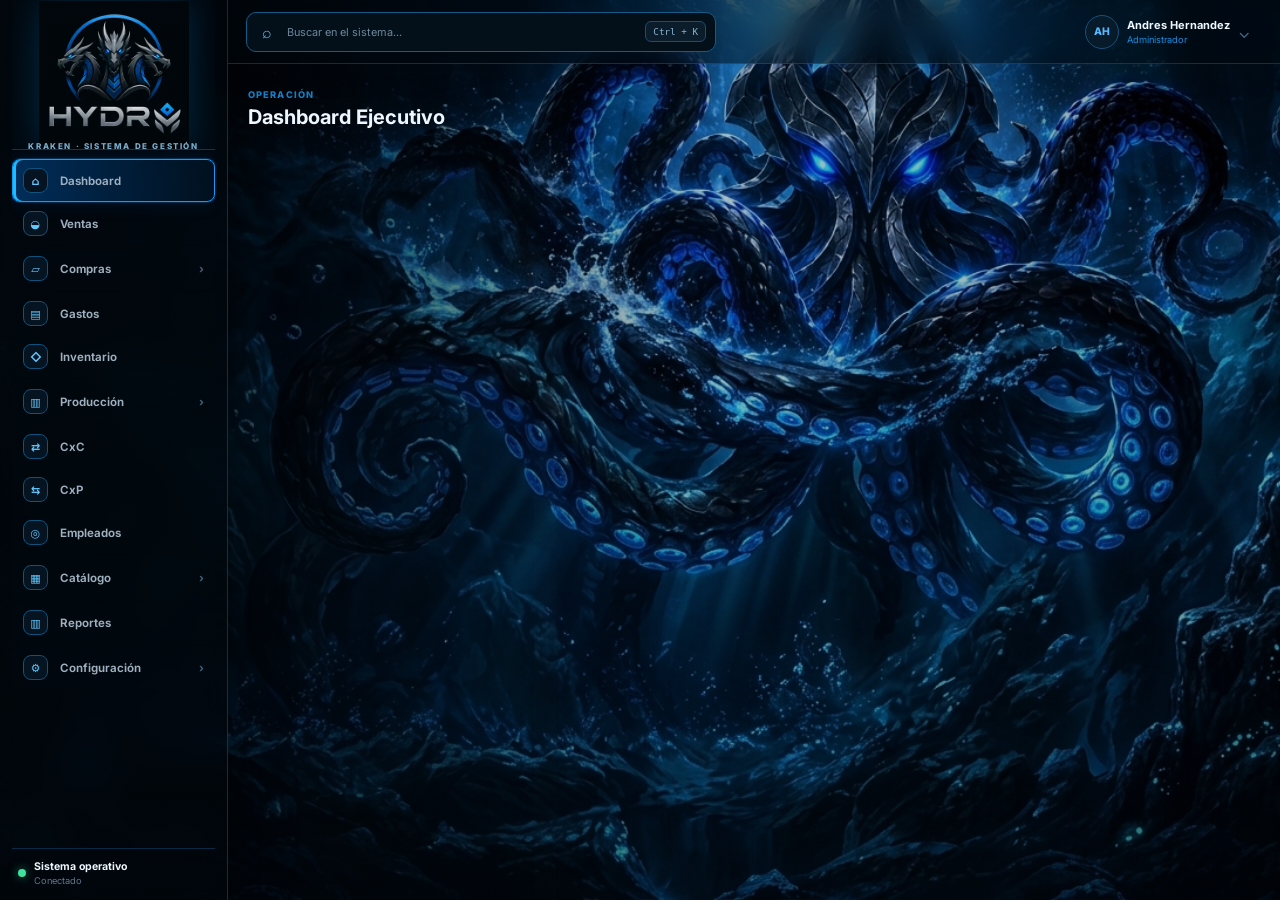
==== admin.html @ 4e3e9e04 "Revert "Simplificar dashboard y agregar toggle lateral" This reverts commit e6d5aefe66d5e5ef58d47bf2" ====
<!doctype html>
<html lang="es">
<head>
<meta charset="utf-8">
<meta name="viewport" content="width=device-width,initial-scale=1">
<title>KRAKEN · Control Total</title>
<link rel="preconnect" href="https://fonts.googleapis.com">
<link rel="preconnect" href="https://fonts.gstatic.com" crossorigin>
<link href="https://fonts.googleapis.com/css2?family=Inter:wght@400;500;600;700;800&display=swap" rel="stylesheet">
<link rel="stylesheet" href="/admin.css?v=20261005-fullscreen-v7">
</head>
<body class="kraken-wow">
<section id="adminView" class="wow-app">
  <aside class="wow-sidebar">
    <div class="wow-brand wow-brand-image">
      <img src="/assets/new/hydra-brand.webp" alt="HYDRA">
      <small class="brand-system">KRAKEN · SISTEMA DE GESTIÓN</small>
    </div>

    <nav id="tabs" class="wow-nav">
      <button class="nav-item active" data-tab="dashboard"><span class="nav-symbol">⌂</span><span>Dashboard</span></button>
      <button class="nav-item" data-tab="sales"><span class="nav-symbol">◒</span><span>Ventas</span></button>
      <div class="nav-group" data-group="purchases">
        <button class="nav-group-head" data-group-toggle="purchases"><span class="nav-symbol">▱</span><span>Compras</span><i>›</i></button>
        <div class="nav-submenu">
          <button data-nav-tab="purchases" data-purchase-view="normal">Compra normal</button>
          <button data-nav-tab="purchases" data-purchase-view="products">Con productos</button>
        </div>
      </div>
      <button class="nav-item" data-tab="expenses"><span class="nav-symbol">▤</span><span>Gastos</span></button>
      <button class="nav-item" data-tab="inventory"><span class="nav-symbol">◇</span><span>Inventario</span></button>
      <div class="nav-group" data-group="production">
        <button class="nav-group-head" data-group-toggle="production"><span class="nav-symbol">▥</span><span>Producción</span><i>›</i></button>
        <div class="nav-submenu">
          <button data-nav-tab="production" data-prod-view="overview">Resumen</button>
          <button data-nav-tab="production" data-prod-view="ingredients">Insumos</button>
          <button data-nav-tab="production" data-prod-view="presentations">Presentaciones</button>
          <button data-nav-tab="production" data-prod-view="recipes">Recetas</button>
          <button data-nav-tab="production" data-prod-view="batches">Producción</button>
          <button data-nav-tab="production" data-prod-view="waste">Mermas</button>
          <button data-nav-tab="production" data-prod-view="costs">Variación de costos</button>
        </div>
      </div>
      <button class="nav-item" data-tab="receivables"><span class="nav-symbol">⇄</span><span>CxC</span></button>
      <button class="nav-item" data-tab="payables"><span class="nav-symbol">⇆</span><span>CxP</span></button>
      <button class="nav-item" data-tab="employees"><span class="nav-symbol">◎</span><span>Empleados</span></button>
      <div class="nav-group" data-group="catalog">
        <button class="nav-group-head" data-group-toggle="catalog"><span class="nav-symbol">▦</span><span>Catálogo</span><i>›</i></button>
        <div class="nav-submenu">
          <button data-nav-tab="catalog" data-catalog-view="products">Productos</button>
          <button data-nav-tab="catalog" data-catalog-view="customers">Clientes</button>
          <button data-nav-tab="catalog" data-catalog-view="suppliers">Proveedores</button>
          <button data-nav-tab="catalog" data-catalog-view="categories">Categorías</button>
        </div>
      </div>
      <button class="nav-item" data-tab="reports"><span class="nav-symbol">▥</span><span>Reportes</span></button>
      <div class="nav-group" data-group="config">
        <button class="nav-group-head" data-group-toggle="config"><span class="nav-symbol">⚙</span><span>Configuración</span><i>›</i></button>
        <div class="nav-submenu">
          <button data-nav-tab="combos">Combos</button><button data-nav-tab="banners">Banners</button><button data-nav-tab="promotions">Promociones</button>
          <button data-nav-tab="extras">Extras</button><button data-nav-tab="branding">Marcas</button><button data-nav-tab="places">Ubicaciones</button>
          <button data-nav-tab="orders">Pedidos</button><button data-nav-tab="feedback">Feedback</button>
        </div>
      </div>
    </nav>

    <div class="wow-sidefoot"><span></span><div><b>Sistema operativo</b><small>Conectado</small></div></div>
  </aside>

  <section class="wow-workspace">
    <header class="wow-topbar">
      <button id="mobileMenu" class="mobile-menu">☰</button>
      <div class="wow-search">
        <button id="globalSearchBtn" type="button">⌕</button><span>Buscar en el sistema...</span><kbd>Ctrl + K</kbd>
      </div>
      <div class="wow-user"><div class="user-orb">AH</div><div><b>Andres Hernandez</b><small>Administrador</small></div><span>⌄</span></div>
      <div id="toolbarActions" class="wow-actions"></div>
    </header>

    <main class="wow-main">
      <div class="wow-page-head">
        <div><small id="sectionEyebrow">OPERACIÓN</small><h1 id="sectionTitle">Dashboard Ejecutivo</h1></div>
      </div>
      <section id="content"></section>
    </main>
  </section>
</section>

<div id="searchPalette" class="search-palette" hidden>
  <div class="search-box">
    <input id="globalSearchInput" placeholder="Buscar módulo, producto, cliente..." autocomplete="off">
    <button id="closeSearch" type="button">Esc</button>
    <div id="searchResults" class="search-results"></div>
  </div>
</div>

<dialog id="editDialog"><button class="close" data-close>&times;</button><form id="editForm" class="form-card"></form></dialog>
<div id="toast"></div>
<script src="/supabase.js"></script>
<script type="module" src="/admin.js?v=20261005-fullscreen-v7"></script>
</body>
</html>
---- admin.css ----
:root{--bg:#08090c;--panel:#12151b;--soft:#181c23;--line:#29303a;--text:#f7f3ea;--muted:#9ea7b4;--gold:#d4af37;--accent:#f5a400}
*{box-sizing:border-box}body{margin:0;background:#08090c;color:var(--text);font-family:Inter,sans-serif}button,input,select,textarea{font:inherit}.hidden{display:none!important}
.auth-view{min-height:100vh;display:grid;place-items:center;padding:24px;background:radial-gradient(circle at top,#241a05,#08090c 42%)}.auth-card{width:min(460px,94vw);background:rgba(18,21,27,.94);border:1px solid var(--line);border-radius:28px;padding:34px}.auth-card span,.admin-top small,.toolbar span{color:var(--accent);font-size:.7rem;font-weight:900;letter-spacing:.14em}.auth-card h1{font-family:"Playfair Display",serif;font-size:2.2rem;margin:6px 0}.auth-card p{color:var(--muted)}input,select,textarea{width:100%;background:#0e1116;border:1px solid var(--line);color:white;border-radius:13px;padding:12px 13px;outline:none}.auth-card input{margin:6px 0}.primary,.secondary{width:100%;padding:13px;border-radius:13px;font-weight:900;margin-top:8px}.primary{background:var(--gold);color:#111;border:0}.secondary{background:#171b22;color:white;border:1px solid var(--line)}#authMessage{display:block;color:#ffca6b;margin-top:12px}
.admin-top{position:sticky;top:0;z-index:20;display:grid;grid-template-columns:auto 1fr auto;align-items:center;gap:20px;padding:14px 3vw;background:rgba(8,9,12,.95);border-bottom:1px solid var(--line);backdrop-filter:blur(14px)}.admin-top strong{display:block}.admin-top nav{display:flex;gap:7px;overflow:auto}.admin-top nav button,.admin-top>button{white-space:nowrap;background:#12161c;color:#cfd4dc;border:1px solid var(--line);border-radius:999px;padding:9px 13px;font-weight:800}.admin-top nav button.active{background:var(--gold);color:#111;border-color:var(--gold)}
main{width:min(1400px,94vw);margin:auto;padding:28px 0 80px}.toolbar{display:flex;justify-content:space-between;align-items:end;gap:16px;margin-bottom:20px}.toolbar h1{font-family:"Playfair Display",serif;font-size:2.5rem;margin:4px 0}.toolbar button{background:var(--gold);border:0;border-radius:13px;padding:11px 15px;font-weight:900}
.grid{display:grid;grid-template-columns:repeat(3,minmax(0,1fr));gap:14px}.card{background:var(--panel);border:1px solid var(--line);border-radius:18px;padding:15px}.card img{width:100%;height:150px;object-fit:cover;border-radius:13px;background:#0d1015}.card h3{margin:10px 0 5px}.card p{color:var(--muted);font-size:.88rem;min-height:36px}.card-footer{display:flex;justify-content:space-between;align-items:center;gap:10px}.tag{display:inline-block;background:#242a33;color:#dfe3ea;border-radius:999px;padding:5px 8px;font-size:.72rem}.edit{background:#fff;color:#111;border:0;border-radius:10px;padding:8px 10px;font-weight:800}
.list{display:grid;gap:10px}.row{display:grid;grid-template-columns:1fr auto;gap:12px;align-items:center;background:var(--panel);border:1px solid var(--line);border-radius:15px;padding:13px}.row small{display:block;color:var(--muted);margin-top:3px}.row-actions{display:flex;gap:8px}.row-actions button{background:#171b22;color:white;border:1px solid var(--line);border-radius:10px;padding:8px 10px}.status{font-weight:800}.status.RECEIVED{color:#ffd166}.status.PREPARING{color:#70e8ff}.status.READY{color:#72df83}.status.DELIVERED{color:#aaa}
dialog{width:min(680px,94vw);padding:0;border:1px solid var(--line);border-radius:24px;background:#0d1015;color:white}dialog::backdrop{background:rgba(0,0,0,.75)}.close{position:absolute;right:14px;top:10px;background:transparent;color:white;border:0;font-size:1.8rem}.form-card{padding:30px}.form-card h2{font-family:"Playfair Display",serif;margin:0 0 18px}.form-grid{display:grid;grid-template-columns:1fr 1fr;gap:12px}.form-grid label{display:grid;gap:6px;color:#dfe3ea;font-size:.85rem}.form-grid .wide{grid-column:1/-1}.form-grid textarea{min-height:100px;resize:vertical}.form-actions{display:flex;justify-content:flex-end;gap:8px;margin-top:18px}.form-actions button{padding:11px 14px;border-radius:12px;font-weight:800}.danger{background:#32191c!important;color:#ffb3bb!important;border-color:#5e292f!important}.upload-note{font-size:.75rem;color:var(--muted)}
#toast{position:fixed;left:50%;bottom:-80px;transform:translateX(-50%);background:#fff;color:#111;border-radius:999px;padding:12px 18px;font-weight:900;transition:.25s;z-index:50}#toast.show{bottom:24px}
@media(max-width:900px){.admin-top{grid-template-columns:1fr auto}.admin-top nav{grid-column:1/-1;grid-row:2}.grid{grid-template-columns:repeat(2,1fr)}}@media(max-width:620px){.grid{grid-template-columns:1fr}.toolbar{align-items:start;flex-direction:column}.form-grid{grid-template-columns:1fr}.form-grid .wide{grid-column:auto}}
.channel-checks{display:flex;gap:9px;flex-wrap:wrap}.channel-checks label{display:flex;align-items:center;gap:6px;background:#11151b;border:1px solid var(--line);border-radius:999px;padding:8px 11px}.channel-checks input{width:auto}\n
.banner-group{margin-bottom:34px}.subhead{display:flex;justify-content:space-between;align-items:end;margin:8px 0 14px}.subhead h2{font-family:"Playfair Display",serif;font-size:1.8rem;margin:0}.subhead span{color:var(--muted);font-size:.82rem}.banner-card img{height:190px}.empty-admin{padding:28px;border:1px dashed var(--line);border-radius:16px;color:var(--muted);text-align:center}
.feedback-summary{display:grid;grid-template-columns:180px 1fr 160px;gap:16px;background:var(--panel);border:1px solid var(--line);border-radius:20px;padding:20px;margin-bottom:18px}.feedback-score,.feedback-total{display:flex;flex-direction:column;justify-content:center}.feedback-score small,.feedback-total small{color:var(--muted);font-size:.7rem;letter-spacing:.12em;font-weight:900}.feedback-score b{font-size:3rem;line-height:1;color:var(--gold);margin-top:6px}.feedback-score span{color:var(--muted)}.feedback-total b{font-size:2.2rem;color:#fff;margin-top:6px}.feedback-bars{display:grid;gap:7px;align-content:center}.feedback-bars>div{display:grid;grid-template-columns:18px 1fr 24px;gap:8px;align-items:center}.feedback-bars i{height:7px;background:#20252d;border-radius:999px;overflow:hidden}.feedback-bars em{display:block;height:100%;background:var(--gold);border-radius:999px}.feedback-bars span,.feedback-bars b{font-size:.8rem;color:#cfd5dd}.feedback-row{align-items:flex-start}.feedback-row p{margin:8px 0 0;color:#d7dce3}.feedback-rating{color:var(--gold);letter-spacing:.08em;margin-bottom:5px}.feedback-rating span{color:#343a44}
@media(max-width:800px){.feedback-summary{grid-template-columns:1fr}.feedback-total{border-top:1px solid var(--line);padding-top:12px}}

.finance-kpis{display:grid;grid-template-columns:repeat(3,1fr);gap:12px;margin-bottom:18px}.finance-kpis article{padding:18px;border:1px solid #2b2f36;border-radius:16px;background:rgba(255,255,255,.03)}.finance-kpis span{display:block;color:#8f98a4;font-size:.78rem}.finance-kpis b{display:block;margin-top:5px;font-size:1.35rem}.ar-row strong{color:#f3c94e}.paid-tag{background:#15331f!important;color:#7ce995!important}@media(max-width:700px){.finance-kpis{grid-template-columns:1fr}}

/* CRM / ERP ADMIN V1 */
body{margin:0;background:#07090d;color:#f6f7f9;font-family:Inter,Arial,sans-serif}.crm-shell{min-height:100vh;display:grid;grid-template-columns:250px 1fr}.crm-sidebar{position:sticky;top:0;height:100vh;overflow:auto;padding:22px 16px;border-right:1px solid #202631;background:linear-gradient(180deg,#0d1117,#090c11)}.crm-brand{padding:8px 10px 22px}.crm-brand small{display:block;color:#e1b94e;font-weight:800;letter-spacing:.12em}.crm-brand strong{display:block;font-size:1.25rem;margin-top:5px}.crm-brand span{display:block;color:#7f8995;font-size:.75rem;margin-top:5px}.crm-nav{display:grid;gap:6px}.crm-nav button{width:100%;text-align:left;border:0;background:transparent;color:#aab3bd;border-radius:10px;padding:10px 12px;font-weight:700}.crm-nav button:hover,.crm-nav button.active{background:#1a2029;color:#fff}.crm-side-foot{padding:20px 10px;color:#788391;font-size:.72rem;display:grid;gap:3px}.crm-work{min-width:0}.crm-topbar{display:flex;justify-content:space-between;align-items:end;padding:24px 28px 12px}.crm-topbar small{color:#d7b24b;font-weight:800;letter-spacing:.12em}.crm-topbar h1{margin:4px 0 0;font-size:2rem}.crm-work main{padding:12px 28px 42px}.crm-kpis{display:grid;grid-template-columns:repeat(4,minmax(0,1fr));gap:12px;margin-bottom:14px}.crm-kpi{padding:18px;border:1px solid #252c36;border-radius:16px;background:linear-gradient(145deg,#121820,#0e1319)}.crm-kpi span,.crm-kpi small{display:block;color:#8b96a2}.crm-kpi b{display:block;font-size:1.45rem;margin:6px 0}.crm-panels{display:grid;grid-template-columns:1fr 1fr;gap:14px}.crm-panel{border:1px solid #252c36;border-radius:16px;background:#0f141a;padding:18px}.crm-panel h2{margin-top:0}.metric-list{display:grid;gap:10px}.metric-list>div{display:flex;justify-content:space-between;gap:12px;padding:10px 0;border-bottom:1px solid #202731}.crm-table{overflow:auto;border:1px solid #252c36;border-radius:16px;background:#0f141a}.crm-table table{width:100%;border-collapse:collapse;min-width:760px}.crm-table th,.crm-table td{padding:11px 12px;border-bottom:1px solid #202731;text-align:left;font-size:.8rem}.crm-table th{color:#8e99a6;text-transform:uppercase;font-size:.7rem;letter-spacing:.06em}.crm-table button,.config-grid button{border:1px solid #303945;background:#151b23;color:#f3f5f7;border-radius:9px;padding:8px 10px}.config-grid{display:grid;grid-template-columns:repeat(3,1fr);gap:12px}.config-grid button{text-align:left;padding:18px}.config-grid b,.config-grid small{display:block}.config-grid small{color:#8e99a5;margin-top:4px}.toolbar{display:none!important}
@media(max-width:980px){.crm-shell{grid-template-columns:1fr}.crm-sidebar{position:relative;height:auto}.crm-nav{grid-template-columns:repeat(3,1fr)}.crm-nav button{text-align:center}.crm-kpis{grid-template-columns:repeat(2,1fr)}.crm-panels{grid-template-columns:1fr}.config-grid{grid-template-columns:repeat(2,1fr)}}
@media(max-width:620px){.crm-nav{grid-template-columns:repeat(2,1fr)}.crm-topbar,.crm-work main{padding-left:14px;padding-right:14px}.crm-kpis{grid-template-columns:1fr}.config-grid{grid-template-columns:1fr}.crm-topbar{align-items:flex-start;gap:10px}.crm-topbar h1{font-size:1.55rem}}
/* EXECUTIVE LANDING V2 */
*{box-sizing:border-box}html,body{max-width:100%;overflow-x:hidden}body{margin:0;background:linear-gradient(180deg,#07090d,#0d1117);color:#f5f7fa;font-family:Inter,Arial,sans-serif}.landing-admin{min-height:100vh;width:100%;overflow-x:hidden}.landing-header{position:sticky;top:0;z-index:50;display:flex;align-items:center;gap:14px;padding:14px 22px;border-bottom:1px solid #202631;background:rgba(8,11,15,.94);backdrop-filter:blur(18px);flex-wrap:wrap}.landing-brand{display:flex;align-items:center;gap:14px;min-width:240px}.landing-brand small{display:block;color:#d7b24b;font-size:.64rem;font-weight:800;letter-spacing:.13em}.landing-brand strong{display:block;font-family:"Playfair Display",serif;font-size:1.25rem}.landing-brand>span{font-size:.72rem;color:#87919e;border-left:1px solid #28303a;padding-left:14px}.landing-nav{display:flex;flex:1;justify-content:center;gap:5px;flex-wrap:wrap;min-width:0}.landing-nav button{border:0;background:transparent;color:#97a2af;padding:8px 10px;border-radius:999px;font-weight:700;font-size:.74rem;white-space:nowrap}.landing-nav button:hover,.landing-nav button.active{background:#1b222c;color:#fff}.landing-actions{display:flex;gap:8px;flex-wrap:wrap}.landing-actions button{border:1px solid #303946;background:#171d25;color:#fff;border-radius:11px;padding:9px 12px;font-weight:800}.landing-main{width:min(1480px,calc(100% - 28px));margin:0 auto;padding:24px 0 46px;overflow-x:hidden}.section-heading{display:flex;justify-content:space-between;align-items:end;gap:16px;margin:0 2px 16px}.section-heading small{color:#d7b24b;font-size:.68rem;font-weight:800;letter-spacing:.13em}.section-heading h1{margin:4px 0 0;font-family:"Playfair Display",serif;font-size:2rem}.live-pill{border:1px solid rgba(87,216,128,.25);background:rgba(87,216,128,.08);color:#8ce9a6;padding:8px 12px;border-radius:999px;font-size:.68rem;font-weight:800}.toolbar{display:none!important}
.exec-hero{display:grid;grid-template-columns:1.25fr .75fr;gap:14px;margin-bottom:14px}.exec-hero-copy,.exec-total{border:1px solid #252d37;border-radius:24px;background:linear-gradient(145deg,#141a22,#0e1319);box-shadow:0 18px 40px rgba(0,0,0,.24)}.exec-hero-copy{padding:28px}.exec-hero-copy>small,.exec-panel-head small{color:#d8b24d;font-size:.68rem;font-weight:800;letter-spacing:.12em}.exec-hero-copy h2{font-family:"Playfair Display",serif;font-size:clamp(2rem,4vw,3.2rem);line-height:1.02;margin:9px 0 12px;max-width:760px}.exec-hero-copy p{max-width:760px;color:#9aa5b2;line-height:1.65}.exec-hero-actions{display:flex;gap:9px;flex-wrap:wrap;margin-top:20px}.exec-hero-actions button,.panel-link,.exec-panel-head>button{border:1px solid #303a46;background:#171e27;color:#f3f5f7;border-radius:11px;padding:9px 12px;font-weight:800}.exec-hero-actions button:first-child{background:linear-gradient(135deg,#e2bb57,#b88a26);color:#111;border-color:transparent}.exec-total{padding:25px;display:flex;flex-direction:column;justify-content:center}.exec-total>span{color:#8d99a7;font-size:.72rem;font-weight:800;letter-spacing:.08em}.exec-total>strong{font-size:clamp(2.2rem,5vw,4.2rem);margin:8px 0 3px}.exec-total>small{color:#8b96a3}.brand-split{display:grid;grid-template-columns:1fr 1fr;gap:8px;margin-top:20px}.brand-split>div{padding:12px;border:1px solid #262e38;border-radius:13px;background:#0c1117}.brand-split b,.brand-split span{display:block}.brand-split b{color:#8d98a5;font-size:.72rem}.brand-split span{margin-top:5px;font-weight:800}
.exec-kpis{display:grid;grid-template-columns:repeat(4,1fr);gap:10px;margin-bottom:14px}.exec-kpis .crm-kpi{margin:0;min-width:0}.crm-kpi{padding:16px;border:1px solid #252d37;border-radius:17px;background:linear-gradient(145deg,#121820,#0e1319)}.crm-kpi span,.crm-kpi small{display:block;color:#8d98a5}.crm-kpi b{display:block;font-size:1.45rem;margin:5px 0}.exec-grid{display:grid;grid-template-columns:repeat(2,minmax(0,1fr));gap:14px}.exec-panel{min-width:0;border:1px solid #252d37;border-radius:20px;background:#0f141b;padding:18px;box-shadow:0 16px 34px rgba(0,0,0,.16)}.exec-panel-head{display:flex;justify-content:space-between;gap:12px;align-items:flex-start;margin-bottom:14px}.exec-panel-head h3{margin:4px 0 0;font-size:1.05rem}.exec-panel-head>b{font-size:1.05rem}.bars{display:grid;grid-template-columns:repeat(7,minmax(0,1fr));gap:8px;height:220px;align-items:end}.bar-day{height:100%;display:grid;grid-template-rows:28px 1fr 22px;gap:5px;min-width:0;text-align:center}.bar-value{font-size:.58rem;color:#8d98a5;overflow:hidden;text-overflow:ellipsis;white-space:nowrap}.bar-track{height:100%;display:flex;align-items:end;justify-content:center;border-radius:9px;background:#0a0e13;overflow:hidden}.bar-track i{display:block;width:70%;background:linear-gradient(180deg,#e3bd58,#8b6722);border-radius:8px 8px 2px 2px;min-height:2px}.bar-day>span{font-size:.67rem;color:#84909c;text-transform:capitalize}.rank-list{display:grid;gap:11px}.rank-row{display:grid;grid-template-columns:28px minmax(0,1fr) auto;align-items:center;gap:10px}.rank-no{width:26px;height:26px;border-radius:8px;background:#191f27;display:grid;place-items:center;color:#d7b24b;font-weight:800;font-size:.72rem}.rank-row>div{min-width:0}.rank-row b,.rank-row small{display:block}.rank-row b{font-size:.78rem;white-space:nowrap;overflow:hidden;text-overflow:ellipsis}.rank-row small{color:#7f8995;font-size:.65rem;margin-top:2px}.rank-row i{display:block;height:4px;background:#1c232c;border-radius:99px;margin-top:7px;overflow:hidden}.rank-row em{display:block;height:100%;background:#d4aa42}.rank-row>strong{font-size:.78rem}.finance-duo{display:grid;grid-template-columns:1fr 1fr;gap:9px;margin-bottom:10px}.finance-duo>div{padding:14px;border:1px solid #252d37;border-radius:14px;background:#0b1016}.finance-duo span,.finance-duo small,.finance-duo b{display:block}.finance-duo span,.finance-duo small{color:#88939f}.finance-duo b{font-size:1.3rem;margin:4px 0}.panel-link{width:100%;margin-top:7px;text-align:left}.alert-count{min-width:32px;height:32px;border-radius:10px;display:grid;place-items:center;background:rgba(233,184,70,.1);color:#f1c65f;font-weight:800}.alert-stack{display:grid;gap:7px}.alert-stack>div{display:grid;grid-template-columns:minmax(0,1fr) auto auto;gap:8px;align-items:center;padding:9px 10px;border-radius:10px;background:#0a0f15}.alert-stack span{font-size:.75rem;white-space:nowrap;overflow:hidden;text-overflow:ellipsis}.alert-stack b{font-size:.75rem}.alert-stack small{color:#7d8895;font-size:.63rem}.exec-bottom{display:grid;grid-template-columns:1.35fr .65fr;gap:14px;margin-top:14px}.recent-list{display:grid}.recent-sale{display:grid;grid-template-columns:minmax(0,1fr) auto auto;gap:12px;align-items:center;padding:10px 0;border-bottom:1px solid #202731}.recent-sale>div{min-width:0}.recent-sale b,.recent-sale small{display:block}.recent-sale b{font-size:.8rem}.recent-sale small{font-size:.66rem;color:#7f8996;margin-top:2px;white-space:nowrap;overflow:hidden;text-overflow:ellipsis}.recent-sale>span{font-size:.62rem;color:#d6b04c;border:1px solid rgba(214,176,76,.2);border-radius:999px;padding:5px 8px}.recent-sale>strong{font-size:.78rem}.quick-grid{display:grid;grid-template-columns:1fr 1fr;gap:8px}.quick-grid button{border:1px solid #28313c;background:#0b1016;color:#fff;border-radius:13px;padding:13px;text-align:left}.quick-grid b,.quick-grid small{display:block}.quick-grid small{color:#7f8a97;font-size:.66rem;margin-top:4px}.empty-admin{color:#7e8995;padding:16px;text-align:center}
@media(max-width:1100px){.exec-kpis{grid-template-columns:repeat(2,1fr)}.exec-hero,.exec-bottom{grid-template-columns:1fr}.landing-brand{min-width:unset}.landing-header{justify-content:center}.landing-brand,.landing-actions{width:100%;justify-content:center}.landing-nav{order:3;width:100%}}
@media(max-width:760px){.landing-main{width:min(100% - 18px,100%)}.section-heading{align-items:flex-start}.live-pill{display:none}.exec-grid{grid-template-columns:1fr}.exec-kpis{grid-template-columns:1fr}.brand-split,.finance-duo,.quick-grid{grid-template-columns:1fr}.landing-header{padding:12px}.landing-nav button{font-size:.69rem;padding:7px 8px}.exec-hero-copy,.exec-total{border-radius:18px;padding:20px}.exec-panel{border-radius:16px}.bars{height:180px;gap:5px}.bar-value{display:none}.bar-day{grid-template-rows:1fr 20px}.recent-sale{grid-template-columns:minmax(0,1fr) auto}.recent-sale>span{display:none}}
/* RESTAURANT PRODUCTION V1 */
.prod-tabs{display:flex;flex-wrap:wrap;gap:8px;margin-bottom:14px}.prod-tabs button{border:1px solid #2b3440;background:#11171e;color:#9da8b4;border-radius:999px;padding:9px 13px;font-weight:800}.prod-tabs button.active{background:#d8b24d;color:#111;border-color:#d8b24d}.prod-summary{display:grid;grid-template-columns:repeat(3,minmax(0,1fr));gap:10px;margin-bottom:14px}.recipe-grid{display:grid;grid-template-columns:repeat(2,minmax(0,1fr));gap:14px}.recipe-card{border:1px solid #28313c;border-radius:18px;background:linear-gradient(145deg,#11171e,#0b1016);padding:18px}.recipe-card>div:first-child small{color:#d7b24b;font-size:.65rem;font-weight:800;letter-spacing:.1em}.recipe-card h3{margin:5px 0 4px;font-size:1.05rem}.recipe-card p{margin:0;color:#8f9aa7;font-size:.75rem}.recipe-numbers{display:grid;grid-template-columns:repeat(4,1fr);gap:7px;margin:14px 0}.recipe-numbers>div{padding:10px;border:1px solid #252e38;border-radius:11px;background:#0a0f15}.recipe-numbers span,.recipe-numbers b{display:block}.recipe-numbers span{color:#84909c;font-size:.62rem}.recipe-numbers b{font-size:.84rem;margin-top:4px}.margin-low{color:#ff9a75}.recipe-actions{display:flex;gap:7px;flex-wrap:wrap}.recipe-actions button,.section-actions button,.presentation-row button{border:1px solid #303a46;background:#171e27;color:#f5f6f8;border-radius:9px;padding:8px 10px;font-weight:700}.presentation-list{display:grid;gap:8px;max-height:300px;overflow:auto}.presentation-row{display:flex;justify-content:space-between;gap:12px;align-items:center;padding:10px 12px;border:1px solid #252e38;border-radius:11px;background:#0b1016}.presentation-row b,.presentation-row small{display:block}.presentation-row small{color:#86919e;margin-top:3px}.form-help{color:#8f9aa7}.cost-var{display:inline-block;padding:5px 7px;border-radius:999px;background:#171d24}.cost-var.up{color:#ff9879;background:rgba(255,120,90,.08)}.cost-var.down{color:#7fe2a0;background:rgba(95,215,130,.08)}.section-actions{display:flex;justify-content:flex-end;margin-bottom:10px}.conversion-preview{margin:12px 0;padding:12px 14px;border:1px solid rgba(215,178,75,.22);background:rgba(215,178,75,.06);border-radius:12px;color:#b8c0c9}.conversion-preview strong{color:#f0cb6a}
.crm-table td small{display:block;color:#7f8996;margin-top:3px}
@media(max-width:900px){.prod-summary,.recipe-grid{grid-template-columns:1fr}.recipe-numbers{grid-template-columns:repeat(2,1fr)}}/* PRODUCTION OVERVIEW V2 */
.prod-hero{display:grid;grid-template-columns:1.2fr .8fr;gap:14px;margin-bottom:14px}.prod-hero>div{border:1px solid #28313c;border-radius:20px;background:linear-gradient(145deg,#131a22,#0b1016);padding:20px}.prod-hero small{color:#d7b24b;font-size:.66rem;font-weight:800;letter-spacing:.1em}.prod-hero h2{font-family:"Playfair Display",serif;margin:7px 0 8px;font-size:2rem}.prod-hero p{color:#8d98a5;line-height:1.6;margin:0}.prod-hero-number{display:flex;flex-direction:column;justify-content:center}.prod-hero-number span,.prod-hero-number small{color:#8994a1}.prod-hero-number b{font-size:2.3rem;margin:6px 0}.production-launch-grid{display:grid;grid-template-columns:repeat(3,minmax(0,1fr));gap:10px;margin-bottom:14px}.production-launch-grid button{display:grid;grid-template-columns:auto 1fr;grid-template-areas:"num title" "num copy";gap:2px 10px;align-items:start;text-align:left;border:1px solid #29323d;background:#0d1319;color:#fff;border-radius:16px;padding:15px;min-height:96px}.production-launch-grid button:hover{border-color:#c8a548;background:#121922}.production-launch-grid span{grid-area:num;width:34px;height:34px;border-radius:10px;display:grid;place-items:center;background:rgba(215,178,75,.1);color:#d7b24b;font-weight:800}.production-launch-grid b{grid-area:title}.production-launch-grid small{grid-area:copy;color:#818c99;line-height:1.4}.prod-flow{display:flex;align-items:center;gap:8px;flex-wrap:wrap}.prod-flow>div{padding:11px 12px;border:1px solid #29323d;border-radius:12px;background:#0b1016}.prod-flow b,.prod-flow span{display:block}.prod-flow span{font-size:.64rem;color:#838e9b;margin-top:3px}.prod-flow i{color:#d5ae48}.cost-mini{display:grid;gap:6px;margin-top:10px}.cost-mini>div{display:flex;justify-content:space-between;gap:10px;padding:8px 10px;border-radius:10px;background:#0a0f15}.cost-mini b.up{color:#ff9879}.cost-mini b.down{color:#7fe2a0}
@media(max-width:900px){.prod-hero{grid-template-columns:1fr}.production-launch-grid{grid-template-columns:1fr 1fr}}
@media(max-width:620px){.production-launch-grid{grid-template-columns:1fr}.prod-flow{display:grid;grid-template-columns:1fr}.prod-flow i{display:none}}/* CATALOG + PRODUCTION COMPLETION */
.catalog-tabs{display:flex;gap:8px;flex-wrap:wrap;margin-bottom:14px}.catalog-tabs button{border:1px solid #2b3440;background:#11171e;color:#9ca7b3;border-radius:999px;padding:9px 14px;font-weight:800}.catalog-tabs button.active{background:#d8b24d;border-color:#d8b24d;color:#111}.catalog-hero{display:flex;justify-content:space-between;align-items:end;gap:16px;border:1px solid #28313c;border-radius:18px;background:linear-gradient(145deg,#121820,#0c1117);padding:18px;margin-bottom:12px}.catalog-hero small{color:#d7b24b;font-weight:800;letter-spacing:.1em;font-size:.66rem}.catalog-hero h2{margin:5px 0 5px;font-size:1.5rem}.catalog-hero p{margin:0;color:#8994a1}.catalog-hero>div:last-child{text-align:right}.catalog-hero>div:last-child b{display:block;font-size:2rem}.catalog-hero>div:last-child span{display:block;color:#87929f;font-size:.72rem}.catalog-link-note,.config-intro{display:grid;gap:5px;border:1px solid rgba(215,178,75,.24);background:rgba(215,178,75,.06);border-radius:14px;padding:14px 16px;margin-bottom:12px}.catalog-link-note span,.config-intro span{color:#929daa;line-height:1.5}.catalog-link-note code{color:#f0ca68}.presentation-catalog{display:grid;grid-template-columns:repeat(2,minmax(0,1fr));gap:12px}.presentation-card{border:1px solid #28313c;border-radius:17px;background:#0e141b;padding:16px}.presentation-card small{color:#d6b14a;font-weight:800;font-size:.64rem}.presentation-card h3{margin:5px 0}.presentation-card p{color:#87929e;margin:0 0 12px}.presentation-lines{display:grid;gap:6px;margin-bottom:12px}.presentation-lines>div{display:flex;justify-content:space-between;gap:10px;padding:8px 10px;background:#090e13;border-radius:9px}.presentation-lines span{color:#9ba5b0}.presentation-lines b{font-size:.72rem}.presentation-card>button,.empty-module button{border:1px solid #313b47;background:#171e27;color:#fff;border-radius:10px;padding:9px 11px;font-weight:800}.empty-module{display:grid;place-items:start;gap:8px;padding:28px;border:1px dashed #33404d;border-radius:18px;background:#0d1218}.empty-module b{font-size:1.15rem}.empty-module span{color:#8994a0}.config-intro{margin-bottom:16px}
@media(max-width:800px){.presentation-catalog{grid-template-columns:1fr}.catalog-hero{align-items:flex-start;flex-direction:column}.catalog-hero>div:last-child{text-align:left}}/* PURCHASE ACTIONS V2 */
.purchase-actions{display:grid;grid-template-columns:repeat(2,minmax(0,1fr));gap:12px;margin:2px 0 16px;max-width:760px}
.purchase-actions button{display:grid;gap:4px;text-align:left;border:1px solid #313b47;background:#121820;color:#f5f7f9;border-radius:14px;padding:14px 16px;min-width:0}
.purchase-actions button b{font-size:.95rem}
.purchase-actions button small{color:#8994a1;line-height:1.35}
.purchase-actions .primary-purchase{border-color:rgba(215,178,75,.35);background:linear-gradient(145deg,#171c23,#11161c)}
@media(max-width:720px){.purchase-actions{grid-template-columns:1fr;max-width:none}}/* PURCHASE SUBMODULES + INLINE PRODUCT FORM */
.purchase-subtabs{display:flex;gap:7px;align-items:center;margin:2px 0 14px;flex-wrap:wrap}
.purchase-subtabs button{border:1px solid #2b3440;background:#10161d;color:#9ca7b3;border-radius:999px;padding:7px 13px;font-weight:800;font-size:.76rem}
.purchase-subtabs button.active{background:#d8b24d;color:#111;border-color:#d8b24d}
.purchase-view-head{display:flex;justify-content:space-between;align-items:end;gap:16px;margin-bottom:14px}
.purchase-view-head small,.purchase-form-title small,.builder-title small{color:#d8b24d;font-size:.66rem;font-weight:800;letter-spacing:.1em}
.purchase-view-head h2,.purchase-form-title h2,.builder-title h3{margin:4px 0 5px}
.purchase-view-head p,.purchase-form-title p{margin:0;color:#8d98a5;line-height:1.5}
.purchase-new-btn{border:1px solid #303a46;background:#171e27;color:#fff;border-radius:11px;padding:10px 13px;font-weight:800}
.product-purchase-shell{display:grid;gap:14px}
.purchase-form-title{display:grid;grid-template-columns:minmax(0,1fr) auto;gap:18px;align-items:end;border:1px solid #28313c;border-radius:18px;background:linear-gradient(145deg,#121820,#0c1117);padding:18px}
.purchase-total-box{min-width:210px;text-align:right}
.purchase-total-box span,.purchase-total-box small{display:block;color:#8b96a3}
.purchase-total-box b{display:block;font-size:2rem;margin:3px 0}
.purchase-header-grid,.purchase-line-grid{display:grid;grid-template-columns:repeat(3,minmax(0,1fr));gap:10px}
.purchase-header-grid{padding:16px;border:1px solid #28313c;border-radius:16px;background:#0e141b}
.purchase-header-grid label,.purchase-line-grid label{display:grid;gap:6px;color:#98a3af;font-size:.7rem;font-weight:800}
.purchase-header-grid input,.purchase-header-grid select,.purchase-line-grid input,.purchase-line-grid select{width:100%;border:1px solid #2c3642;background:#0a0f15;color:#f5f7f9;border-radius:10px;padding:10px 11px}
.purchase-header-grid .wide{grid-column:span 2}
.purchase-product-builder{border:1px solid #28313c;border-radius:18px;background:#0f151c;padding:16px}
.builder-title{display:flex;justify-content:space-between;gap:14px;align-items:center;margin-bottom:12px}
.builder-title button,.purchase-add-line{border:1px solid #343f4c;background:#171e27;color:#fff;border-radius:10px;padding:9px 11px;font-weight:800}
.purchase-add-line{margin-top:12px;background:linear-gradient(135deg,#d8b24d,#b78a27);color:#111;border:0}
.purchase-conversion-panel{display:grid;grid-template-columns:repeat(6,minmax(0,1fr));gap:7px;margin-top:12px}
.purchase-conversion-panel>div{padding:10px;border:1px solid #27313b;border-radius:11px;background:#0a0f15;min-width:0}
.purchase-conversion-panel span,.purchase-conversion-panel b{display:block}
.purchase-conversion-panel span{color:#7f8a97;font-size:.62rem}
.purchase-conversion-panel b{font-size:.76rem;margin-top:4px;word-break:break-word}
.purchase-conversion-panel b.up{color:#ff9879}.purchase-conversion-panel b.down{color:#7fe2a0}
.conversion-empty{grid-column:1/-1}
.purchase-lines-panel,.recent-product-purchases{border:1px solid #28313c;border-radius:17px;background:#0e141b;padding:14px}
.purchase-lines-head{display:flex;justify-content:space-between;align-items:center;gap:12px;margin-bottom:10px}
.purchase-lines-head h3{margin:0}.purchase-lines-head span{color:#87929e;font-size:.7rem}
.empty-purchase-lines{padding:26px;text-align:center;border:1px dashed #33404c;border-radius:12px;color:#84909c}
.purchase-savebar{display:flex;justify-content:flex-end;align-items:center;gap:10px;position:sticky;bottom:10px;padding:12px;border:1px solid #303945;border-radius:15px;background:rgba(12,17,23,.95);backdrop-filter:blur(14px);z-index:8}
.purchase-savebar>div{margin-right:auto;text-align:left}.purchase-savebar span,.purchase-savebar b{display:block}.purchase-savebar span{color:#8994a0;font-size:.66rem}.purchase-savebar b{font-size:1.25rem}
.purchase-savebar button{border:1px solid #343f4b;background:#171e27;color:#fff;border-radius:10px;padding:10px 13px;font-weight:800}
.purchase-savebar button.primary{background:linear-gradient(135deg,#d8b24d,#b78926);color:#111;border:0}
.purchase-draft-table button{border:1px solid #303a46;background:#171e27;color:#fff;border-radius:8px;padding:6px 8px}
@media(max-width:980px){.purchase-header-grid,.purchase-line-grid{grid-template-columns:repeat(2,1fr)}.purchase-conversion-panel{grid-template-columns:repeat(3,1fr)}}
@media(max-width:680px){.purchase-view-head,.purchase-form-title{grid-template-columns:1fr;display:grid;align-items:start}.purchase-total-box{text-align:left;min-width:0}.purchase-header-grid,.purchase-line-grid{grid-template-columns:1fr}.purchase-header-grid .wide{grid-column:auto}.purchase-conversion-panel{grid-template-columns:1fr 1fr}.purchase-savebar{flex-wrap:wrap;bottom:4px}.purchase-savebar>div{width:100%;margin-right:0}}
/* PRODUCT PURCHASE INVOICE V4 */
.purchase-line-grid-v2{grid-template-columns:repeat(6,minmax(0,1fr))}
.invoice-balance{display:grid;grid-template-columns:repeat(3,minmax(0,1fr));gap:8px;padding:12px;border:1px solid #3a2f24;background:rgba(180,120,40,.06);border-radius:14px}
.invoice-balance.ok{border-color:rgba(90,210,125,.32);background:rgba(90,210,125,.06)}
.invoice-balance>div{padding:10px 12px;border-radius:10px;background:#0a0f15}
.invoice-balance span,.invoice-balance b{display:block}.invoice-balance span{color:#86919e;font-size:.65rem}.invoice-balance b{font-size:.95rem;margin-top:3px}
.purchase-conversion-panel{grid-template-columns:repeat(4,minmax(0,1fr))}
@media(max-width:1180px){.purchase-line-grid-v2{grid-template-columns:repeat(3,1fr)}}
@media(max-width:760px){.purchase-line-grid-v2{grid-template-columns:1fr 1fr}.invoice-balance{grid-template-columns:1fr}}
@media(max-width:520px){.purchase-line-grid-v2{grid-template-columns:1fr}.purchase-conversion-panel{grid-template-columns:1fr}}

/* =========================
   KRAKEN SIDEBAR ERP V1
   ========================= */
:root{
  --kr-bg:#080b10;
  --kr-bg-2:#0d1218;
  --kr-panel:#111820;
  --kr-panel-2:#151d26;
  --kr-border:#26303b;
  --kr-text:#f5f7fa;
  --kr-muted:#8e99a6;
  --kr-gold:#d6b04c;
  --kr-gold-2:#b98b28;
  --kr-green:#74dfa0;
  --kr-sidebar:272px;
}
*{box-sizing:border-box}
html,body{margin:0;max-width:100%;overflow-x:hidden;background:var(--kr-bg);color:var(--kr-text);font-family:Inter,system-ui,sans-serif}
body{min-height:100vh}

.kraken-app{min-height:100vh;display:grid;grid-template-columns:var(--kr-sidebar) minmax(0,1fr);background:
 radial-gradient(circle at 85% 0%,rgba(214,176,76,.035),transparent 28%),
 linear-gradient(180deg,#080b10,#0b0f15 55%,#090d12)}

.kraken-sidebar{
 position:sticky;top:0;height:100vh;z-index:80;
 display:flex;flex-direction:column;min-width:0;
 padding:14px 12px 12px;
 background:linear-gradient(180deg,#0b0f14,#090d12);
 border-right:1px solid #1f2730;
 box-shadow:16px 0 44px rgba(0,0,0,.22);
 overflow:hidden;
 transition:width .24s ease,transform .24s ease,padding .24s ease;
}
.sidebar-brand{display:grid;grid-template-columns:44px minmax(0,1fr) 30px;gap:10px;align-items:center;padding:7px 7px 18px;border-bottom:1px solid #1e2630;margin-bottom:12px}
.brand-mark{width:42px;height:42px;border-radius:13px;display:grid;place-items:center;background:linear-gradient(145deg,#dcb753,#9c7420);color:#111;font-family:"Playfair Display",serif;font-size:1.4rem;font-weight:800;box-shadow:0 8px 24px rgba(214,176,76,.13)}
.brand-copy{min-width:0}.brand-copy small{display:block;color:var(--kr-gold);font-size:.6rem;font-weight:800;letter-spacing:.12em}.brand-copy strong{display:block;font-family:"Playfair Display",serif;font-size:1.32rem;line-height:1.1;margin:2px 0}.brand-copy span{display:block;color:#727e8b;font-size:.64rem;white-space:nowrap;overflow:hidden;text-overflow:ellipsis}
.sidebar-collapse{border:1px solid #2b3440;background:#121820;color:#9ba6b2;width:28px;height:28px;border-radius:9px;cursor:pointer;font-size:1.15rem;display:grid;place-items:center}

.side-nav{flex:1;overflow-y:auto;overflow-x:hidden;padding:2px 2px 8px;scrollbar-width:thin;scrollbar-color:#29333e transparent}
.side-nav::-webkit-scrollbar{width:5px}.side-nav::-webkit-scrollbar-thumb{background:#29333e;border-radius:99px}
.nav-item,.nav-group-head{
 width:100%;display:grid;grid-template-columns:28px minmax(0,1fr) auto;align-items:center;
 gap:9px;border:0;background:transparent;color:#9aa5b1;border-radius:11px;
 padding:10px 10px;text-align:left;font-weight:700;font-size:.78rem;cursor:pointer;
 transition:background .16s ease,color .16s ease,transform .16s ease;
}
.nav-item:hover,.nav-group-head:hover{background:#131a22;color:#fff}
.nav-item.active,.nav-group.active-group>.nav-group-head{background:linear-gradient(90deg,rgba(214,176,76,.16),rgba(214,176,76,.04));color:#fff;box-shadow:inset 2px 0 0 var(--kr-gold)}
.nav-icon{width:25px;height:25px;border-radius:8px;background:#151c24;display:grid;place-items:center;color:#8f9aa6;font-size:.72rem;font-weight:900}
.nav-item.active .nav-icon,.nav-group.active-group>.nav-group-head .nav-icon{background:rgba(214,176,76,.14);color:#efca68}
.nav-group{margin:2px 0}.nav-group-head i{font-style:normal;color:#6f7b88;transition:transform .2s ease}.nav-group.open>.nav-group-head i{transform:rotate(180deg)}
.nav-submenu{display:grid;grid-template-rows:0fr;transition:grid-template-rows .22s ease}
.nav-submenu::before{content:"";overflow:hidden}
.nav-group.open .nav-submenu{grid-template-rows:1fr}
.nav-group .nav-submenu{overflow:hidden}
.nav-submenu button{
 margin-left:37px;width:calc(100% - 43px);border:0;background:transparent;color:#778390;
 padding:8px 10px;border-radius:9px;text-align:left;font-size:.72rem;font-weight:650;cursor:pointer;
 transition:.15s ease;
}
.nav-group.open .nav-submenu button:first-child{margin-top:3px}
.nav-submenu button:hover{background:#111820;color:#dbe0e5}
.nav-submenu button.active{background:#171e27;color:#f1ca66;box-shadow:inset 2px 0 0 rgba(214,176,76,.75)}

.sidebar-foot{display:flex;align-items:center;gap:9px;border-top:1px solid #1f2730;padding:12px 8px 2px}.sidebar-foot b,.sidebar-foot small{display:block}.sidebar-foot b{font-size:.69rem}.sidebar-foot small{color:#717d89;font-size:.62rem;margin-top:2px}.status-dot{width:9px;height:9px;border-radius:50%;background:#66dd91;box-shadow:0 0 14px rgba(102,221,145,.6);flex:none}

.kraken-workspace{min-width:0;display:flex;flex-direction:column}
.kraken-topbar{
 position:sticky;top:0;z-index:50;min-height:76px;
 display:grid;grid-template-columns:minmax(240px,1fr) auto minmax(220px,1fr);align-items:center;
 gap:18px;padding:12px 24px;border-bottom:1px solid #202833;
 background:rgba(8,11,16,.89);backdrop-filter:blur(18px)
}
.topbar-context small{display:block;color:var(--kr-gold);font-size:.62rem;font-weight:800;letter-spacing:.13em}.topbar-context h1{margin:3px 0 0;font-family:"Playfair Display",serif;font-size:1.65rem;line-height:1.1}
.topbar-center{display:flex;justify-content:center}.business-pill{display:inline-flex;align-items:center;gap:8px;border:1px solid #26313b;background:#111820;color:#909ba7;border-radius:999px;padding:8px 12px;font-size:.68rem;font-weight:700}.business-pill i{width:7px;height:7px;border-radius:50%;background:var(--kr-green);box-shadow:0 0 10px rgba(116,223,160,.45)}
.topbar-actions{display:flex;justify-content:flex-end;gap:8px;flex-wrap:wrap}.topbar-actions button{border:1px solid #303b47;background:#151c24;color:#fff;border-radius:10px;padding:9px 12px;font-weight:800;font-size:.72rem}
.mobile-menu{display:none;border:1px solid #303944;background:#151c24;color:#fff;width:38px;height:38px;border-radius:11px}
.kraken-content{width:100%;max-width:1600px;margin:0 auto;padding:22px 24px 50px;min-width:0}

.sidebar-backdrop{display:none}

/* content polish */
#content{min-width:0}
.crm-kpi,.exec-panel,.recipe-card,.catalog-hero,.product-purchase-shell>*,.crm-table,.list,.row{box-shadow:none}
.crm-kpi,.exec-panel,.recipe-card,.catalog-hero,.purchase-header-grid,.purchase-product-builder,.purchase-lines-panel,.recent-product-purchases{border-color:#27313c;background:linear-gradient(145deg,#111820,#0d131a)}
.crm-table{border-color:#27313c;background:#0d1319}
.crm-table th{background:#0b1016;color:#8290a0}
.crm-table tr:hover td{background:rgba(255,255,255,.012)}
.prod-tabs,.catalog-tabs,.purchase-subtabs{margin-top:0}
.prod-tabs button,.catalog-tabs button,.purchase-subtabs button{background:#10161d;border-color:#2b3440}
.prod-tabs button.active,.catalog-tabs button.active,.purchase-subtabs button.active{background:linear-gradient(135deg,var(--kr-gold),var(--kr-gold-2));border-color:transparent;color:#121212}
button{cursor:pointer}
button:focus-visible,input:focus-visible,select:focus-visible,textarea:focus-visible{outline:2px solid rgba(214,176,76,.55);outline-offset:2px}

/* collapsed desktop */
body.sidebar-collapsed{--kr-sidebar:78px}
body.sidebar-collapsed .kraken-sidebar{padding-left:9px;padding-right:9px}
body.sidebar-collapsed .brand-copy,body.sidebar-collapsed .sidebar-foot>div,body.sidebar-collapsed .nav-item>span:not(.nav-icon),body.sidebar-collapsed .nav-group-head>span:not(.nav-icon),body.sidebar-collapsed .nav-group-head i{display:none}
body.sidebar-collapsed .sidebar-brand{grid-template-columns:44px 1fr;padding-left:4px}
body.sidebar-collapsed .sidebar-collapse{grid-column:2}
body.sidebar-collapsed .nav-item,body.sidebar-collapsed .nav-group-head{grid-template-columns:1fr;justify-items:center;padding-left:7px;padding-right:7px}
body.sidebar-collapsed .nav-submenu{display:none}
body.sidebar-collapsed .sidebar-foot{justify-content:center}
body.sidebar-collapsed .sidebar-collapse{transform:rotate(180deg)}

/* dialogs */
dialog{border:1px solid #303a45!important;background:#10161d!important;color:#fff!important;border-radius:18px!important;box-shadow:0 30px 80px rgba(0,0,0,.55)!important}
dialog::backdrop{background:rgba(3,5,8,.72);backdrop-filter:blur(4px)}

@media(max-width:1100px){
 .kraken-topbar{grid-template-columns:minmax(200px,1fr) auto}.topbar-center{display:none}
}
@media(max-width:860px){
 .kraken-app{display:block}
 .kraken-sidebar{position:fixed;left:0;top:0;width:280px;transform:translateX(-104%);box-shadow:25px 0 70px rgba(0,0,0,.5)}
 .kraken-sidebar.mobile-open{transform:translateX(0)}
 .sidebar-backdrop{position:fixed;inset:0;background:rgba(0,0,0,.55);z-index:70}
 .sidebar-backdrop.show{display:block}
 .kraken-topbar{grid-template-columns:42px minmax(0,1fr) auto;padding:10px 13px;min-height:68px}
 .mobile-menu{display:grid;place-items:center}
 .topbar-context h1{font-size:1.35rem}
 .kraken-content{padding:16px 12px 40px}
 .topbar-actions button{padding:8px 9px}
 body.sidebar-collapsed{--kr-sidebar:272px}
 body.sidebar-collapsed .brand-copy,body.sidebar-collapsed .sidebar-foot>div,body.sidebar-collapsed .nav-item>span:not(.nav-icon),body.sidebar-collapsed .nav-group-head>span:not(.nav-icon),body.sidebar-collapsed .nav-group-head i{display:initial}
 body.sidebar-collapsed .nav-item,body.sidebar-collapsed .nav-group-head{grid-template-columns:28px minmax(0,1fr) auto;justify-items:initial}
 body.sidebar-collapsed .nav-submenu{display:grid}
}
@media(max-width:560px){
 .topbar-actions{display:none}
 .kraken-topbar{grid-template-columns:42px minmax(0,1fr)}
 .topbar-context small{font-size:.56rem}.topbar-context h1{font-size:1.18rem}
 .kraken-content{padding-left:9px;padding-right:9px}
}
/* submenu collapse fix */
.nav-submenu{display:block!important;max-height:0;opacity:0;overflow:hidden;transition:max-height .28s ease,opacity .2s ease}
.nav-group.open .nav-submenu{max-height:420px;opacity:1}
.nav-submenu::before{display:none!important}
body.sidebar-collapsed .nav-submenu{max-height:0!important;opacity:0!important}
@media(max-width:860px){body.sidebar-collapsed .nav-group.open .nav-submenu{max-height:420px!important;opacity:1!important}}

/* KRAKEN GHOST COMMAND DASHBOARD */
.kraken-command{position:relative;overflow:hidden;display:grid;grid-template-columns:1.2fr .8fr;gap:18px;min-height:290px;padding:28px;border:1px solid #3a352b;border-radius:26px;background:
 radial-gradient(circle at 70% 18%,rgba(175,153,92,.10),transparent 28%),
 radial-gradient(circle at 15% 80%,rgba(25,92,89,.16),transparent 30%),
 linear-gradient(140deg,#101820 0%,#0a0f14 58%,#0c1318 100%);
 box-shadow:inset 0 0 70px rgba(0,0,0,.35),0 20px 50px rgba(0,0,0,.18)}
.kraken-command:before{content:"";position:absolute;inset:0;pointer-events:none;opacity:.13;background-image:
 linear-gradient(90deg,transparent 48%,rgba(210,188,128,.06) 50%,transparent 52%),
 repeating-linear-gradient(0deg,transparent 0 34px,rgba(255,255,255,.018) 35px 36px)}
.kraken-command:after{content:"";position:absolute;width:420px;height:420px;right:-170px;bottom:-270px;border:2px solid rgba(178,155,94,.09);border-radius:50%;box-shadow:0 0 0 22px rgba(178,155,94,.025),0 0 0 70px rgba(178,155,94,.018)}
.ghost-fog{position:absolute;border-radius:50%;filter:blur(26px);opacity:.22;pointer-events:none;animation:fogDrift 8s ease-in-out infinite alternate}.fog-a{width:320px;height:90px;background:#567675;left:18%;bottom:14px}.fog-b{width:260px;height:80px;background:#475b61;right:22%;top:28px;animation-delay:-3s}
@keyframes fogDrift{from{transform:translateX(-18px) scale(1)}to{transform:translateX(22px) scale(1.08)}}
.kraken-crest{position:absolute;left:50%;top:18px;transform:translateX(-50%);width:72px;height:72px;border-radius:50%;display:grid;place-items:center;border:1px solid rgba(201,174,105,.24);background:radial-gradient(circle,#1a252b,#0d1418);box-shadow:0 0 40px rgba(75,130,127,.12)}.kraken-crest span{font-size:1.55rem;filter:sepia(.6)}
.command-copy{position:relative;z-index:2;align-self:end;padding:22px 8px 6px}.command-copy small{color:#bca76b;font-size:.67rem;letter-spacing:.16em;font-weight:800}.command-copy h2{font-family:"Playfair Display",serif;font-size:clamp(2.1rem,4vw,3.7rem);margin:7px 0 20px;line-height:.98;color:#ece8df;text-shadow:0 2px 30px rgba(0,0,0,.6)}
.command-chips{display:flex;flex-wrap:wrap;gap:8px}.command-chips button{border:1px solid rgba(178,155,94,.24);background:rgba(14,22,27,.72);color:#c8c2b5;border-radius:999px;padding:9px 13px;font-weight:800;font-size:.7rem}.command-chips button:hover{background:rgba(164,137,73,.13);color:#f1ddb0}
.treasure-card{position:relative;z-index:2;align-self:stretch;display:flex;flex-direction:column;justify-content:center;padding:24px;border:1px solid rgba(178,155,94,.26);border-radius:20px;background:linear-gradient(145deg,rgba(20,28,33,.88),rgba(9,14,18,.9));box-shadow:inset 0 0 30px rgba(177,147,76,.04)}
.treasure-card>span{font-size:.66rem;letter-spacing:.14em;color:#b49d61;font-weight:900}.treasure-card>strong{font-size:clamp(2.3rem,5vw,4.4rem);font-family:"Playfair Display",serif;color:#efe4c8;margin:5px 0}.treasure-card>small{color:#7f8d91}.location-split{display:grid;grid-template-columns:1fr 1fr;gap:8px;margin-top:20px}.location-split button,.location-cards button{border:1px solid #28353a;background:#0d1519;color:#eef1ef;border-radius:12px;padding:11px;text-align:left}.location-split b,.location-split span,.location-cards b,.location-cards span,.location-cards small{display:block}.location-split b,.location-cards b{font-size:.7rem;color:#9eaaa9}.location-split span,.location-cards span{font-weight:900;margin-top:3px;color:#e8dfca}

.captain-kpis{display:grid;grid-template-columns:repeat(5,minmax(0,1fr));gap:10px;margin:14px 0}.captain-kpi{border:1px solid #263038;background:linear-gradient(145deg,#10171c,#0b1115);border-radius:16px;padding:15px;text-align:left;color:#fff}.captain-kpi span,.captain-kpi small,.captain-kpi b{display:block}.captain-kpi span{color:#849095;font-size:.62rem;font-weight:900;letter-spacing:.08em}.captain-kpi b{font-size:1.3rem;margin:5px 0;color:#e9e2d4}.captain-kpi small{color:#6f7b80;font-size:.66rem}.captain-kpi.warning{border-color:#3d3424}.captain-kpi.danger{border-color:#3b2826}

.kraken-board{display:grid;grid-template-columns:1.15fr .85fr;gap:12px}.deck-panel{position:relative;overflow:hidden;border:1px solid #263139;border-radius:18px;background:linear-gradient(145deg,#10171d,#0b1115);padding:17px}.deck-panel:before{content:"";position:absolute;inset:0;pointer-events:none;background:linear-gradient(100deg,transparent,rgba(255,255,255,.012),transparent)}.deck-head{display:flex;justify-content:space-between;gap:12px;align-items:flex-start;margin-bottom:14px}.deck-head small{color:#ad995f;font-size:.63rem;font-weight:900;letter-spacing:.12em}.deck-head h3{margin:4px 0 0;font-size:1rem}.deck-head>span{font-weight:900;color:#d8c99f}
.sea-chart{height:220px;display:grid;grid-template-columns:repeat(7,minmax(0,1fr));gap:8px;align-items:end}.sea-day{height:100%;display:grid;grid-template-rows:20px 1fr 24px;gap:4px;text-align:center}.sea-day>span{font-size:.63rem;color:#7b898e;text-transform:capitalize}.sea-day>b{font-size:.6rem;color:#849096;white-space:nowrap;overflow:hidden;text-overflow:ellipsis}.sea-column{height:100%;display:flex;align-items:flex-end;justify-content:center;border-radius:10px;background:linear-gradient(180deg,#0a1014,#0d171a);overflow:hidden;position:relative}.sea-column:after{content:"";position:absolute;left:0;right:0;bottom:18%;height:1px;background:rgba(126,161,157,.08);box-shadow:0 -35px 0 rgba(126,161,157,.05),0 -70px 0 rgba(126,161,157,.04)}.sea-column i{width:66%;min-height:4px;border-radius:7px 7px 2px 2px;background:linear-gradient(180deg,#7fa39b,#285d5d 65%,#173737);box-shadow:0 0 18px rgba(61,117,112,.18)}
.signal-live{font-size:.62rem;color:#79d7a1!important;letter-spacing:.08em}.status-wheel{display:grid;grid-template-columns:repeat(4,1fr);gap:7px}.status-wheel button{border:1px solid #28343b;background:#0b1216;color:#fff;border-radius:13px;padding:13px 7px}.status-wheel b,.status-wheel span{display:block}.status-wheel b{font-size:1.4rem;font-family:"Playfair Display",serif;color:#e6dfcf}.status-wheel span{font-size:.62rem;color:#7b898e;margin-top:3px}.deck-action{width:100%;margin-top:10px;border:1px solid #314047;background:#10191d;color:#b6c0bd;border-radius:10px;padding:9px;font-weight:800}
.compass-panel{text-align:center}.compass-core{position:relative;width:112px;height:112px;margin:0 auto 12px;border:1px solid rgba(181,157,94,.28);border-radius:50%;display:grid;place-items:center;background:radial-gradient(circle,#131d20,#0a1013 66%);box-shadow:inset 0 0 26px rgba(161,139,84,.05)}.compass-core:before,.compass-core:after{content:"";position:absolute;background:rgba(181,157,94,.15)}.compass-core:before{width:1px;height:88%}.compass-core:after{height:1px;width:88%}.compass-core span{position:absolute;top:7px;color:#aa955b;font-size:.6rem;font-weight:900}.compass-core i{width:2px;height:72px;background:linear-gradient(#c3aa68 0 48%,#3e5c5c 48%);transform:rotate(26deg);box-shadow:0 0 10px rgba(198,169,97,.15)}.compass-core b{position:absolute;font-family:"Playfair Display",serif;color:#d8c79b;font-size:1.25rem}.location-cards{display:grid;grid-template-columns:1fr 1fr;gap:7px}.location-cards button{text-align:center}.location-cards small{color:#647277;margin-top:2px}
.danger-count{min-width:30px;height:30px;display:grid;place-items:center;border-radius:50%;background:rgba(147,71,63,.14);color:#d89083!important}.captain-log{display:grid;gap:7px}.captain-log button{display:flex;justify-content:space-between;gap:10px;border:1px solid #2b3337;background:#0b1114;color:#fff;border-radius:10px;padding:10px;text-align:left}.captain-log span{color:#8e7772;font-size:.62rem}.captain-log b{font-size:.72rem}.calm-seas{color:#708186;padding:18px;text-align:center;border:1px dashed #273238;border-radius:10px}

.kraken-lower{display:grid;grid-template-columns:1fr 1fr;gap:12px;margin-top:12px}.loot-list,.signal-list{display:grid;gap:6px}.loot-list>div,.signal-list button{display:grid;grid-template-columns:34px minmax(0,1fr) auto auto;gap:9px;align-items:center;padding:10px;border-radius:10px;background:#0a1114;border:1px solid #222d32}.loot-list>div>span{color:#9d8956;font-size:.66rem;font-weight:900}.loot-list b{font-size:.75rem;white-space:nowrap;overflow:hidden;text-overflow:ellipsis}.loot-list small{color:#6f7e82;font-size:.62rem}.loot-list strong{font-size:.72rem;color:#d8c9a4}.signal-list button{grid-template-columns:minmax(0,1fr) auto auto;color:#fff;text-align:left}.signal-list div{min-width:0}.signal-list b,.signal-list small{display:block}.signal-list b{font-size:.74rem;white-space:nowrap;overflow:hidden;text-overflow:ellipsis}.signal-list small{color:#6d7a7f;font-size:.62rem;margin-top:2px}.signal-list>button>span{font-size:.62rem;color:#8c9898}.signal-list strong{font-size:.72rem;color:#d6c89f}
.ghost-refresh{border-color:#3a3426!important;background:#141811!important;color:#d8c58c!important}

@media(max-width:1180px){.captain-kpis{grid-template-columns:repeat(3,1fr)}.kraken-board{grid-template-columns:1fr 1fr}}
@media(max-width:860px){.kraken-command{grid-template-columns:1fr;padding:20px}.kraken-crest{display:none}.captain-kpis{grid-template-columns:1fr 1fr}.kraken-board,.kraken-lower{grid-template-columns:1fr}.treasure-card{min-height:190px}.command-copy{padding-top:0}.sea-chart{height:180px}}
@media(max-width:560px){.captain-kpis{grid-template-columns:1fr}.location-split,.location-cards{grid-template-columns:1fr}.status-wheel{grid-template-columns:1fr 1fr}.loot-list>div{grid-template-columns:28px minmax(0,1fr) auto}.loot-list small{display:none}.signal-list button{grid-template-columns:minmax(0,1fr) auto}.signal-list>button>span{display:none}}

/* KRAKEN STORM / GHOST SHIP V2 */
.kraken-command{isolation:isolate}
.kraken-command>*:not(.storm-layer){position:relative;z-index:3}
.storm-layer{position:absolute;inset:0;z-index:0;overflow:hidden;pointer-events:none;background:
 radial-gradient(circle at 76% 17%,rgba(195,210,213,.06),transparent 26%),
 linear-gradient(180deg,rgba(13,25,33,.48),rgba(4,10,14,.18) 45%,rgba(2,7,10,.68) 100%)}
.storm-layer:before{content:"";position:absolute;inset:-20%;background:repeating-linear-gradient(104deg,transparent 0 15px,rgba(180,215,222,.06) 16px,transparent 17px 33px);transform:translateX(-6%);animation:rainSweep 1.6s linear infinite;opacity:.42}
@keyframes rainSweep{from{transform:translate(-7%,-3%)}to{transform:translate(2%,4%)}}
.storm-cloud{position:absolute;border-radius:50%;filter:blur(24px);opacity:.46;background:#50636a;box-shadow:80px 5px 0 20px #394c54,160px -4px 0 8px #263942,-55px 8px 0 14px #40535a}
.cloud-one{width:180px;height:50px;top:12px;left:6%;animation:cloudDrift 13s ease-in-out infinite alternate}
.cloud-two{width:220px;height:60px;top:46px;right:7%;opacity:.34;animation:cloudDrift 17s ease-in-out infinite alternate-reverse}
@keyframes cloudDrift{from{transform:translateX(-22px)}to{transform:translateX(34px)}}
.lightning{position:absolute;width:2px;height:95px;top:8px;background:linear-gradient(#d9f5ff,rgba(174,218,236,.55),transparent);clip-path:polygon(40% 0,100% 0,63% 40%,100% 40%,0 100%,35% 52%,0 52%);opacity:0;filter:drop-shadow(0 0 8px rgba(177,224,255,.65))}
.flash-one{left:29%;animation:stormFlash 8s infinite}
.flash-two{right:24%;height:74px;animation:stormFlash 11s 3.5s infinite}
@keyframes stormFlash{0%,87%,100%{opacity:0}88%{opacity:.85}89%{opacity:.18}90%{opacity:.7}91%{opacity:0}}
.ghost-ship{position:absolute;right:11%;bottom:64px;width:220px;height:122px;opacity:.22;filter:drop-shadow(0 8px 12px rgba(0,0,0,.6));animation:shipRock 5.6s ease-in-out infinite;transform-origin:50% 100%}
.ship-hull{position:absolute;left:17px;bottom:2px;width:186px;height:38px;background:linear-gradient(180deg,#1a2427,#060a0c);clip-path:polygon(0 0,100% 0,84% 84%,28% 100%,8% 66%);border-top:2px solid rgba(188,162,99,.18)}
.ship-hull:after{content:"";position:absolute;left:38px;right:28px;top:10px;height:5px;background:repeating-linear-gradient(90deg,rgba(194,165,98,.3) 0 14px,transparent 14px 23px)}
.ship-mast{position:absolute;left:111px;bottom:35px;width:4px;height:88px;background:#2a2620;box-shadow:0 0 0 1px rgba(204,177,109,.08)}
.ship-mast:before{content:"";position:absolute;width:116px;height:3px;background:#302a22;left:-57px;top:20px}
.ship-sail{position:absolute;background:linear-gradient(145deg,rgba(74,82,80,.9),rgba(17,25,27,.95));filter:drop-shadow(0 0 3px rgba(0,0,0,.7))}
.sail-left{width:73px;height:65px;left:39px;bottom:48px;clip-path:polygon(100% 0,100% 100%,0 70%)}
.sail-right{width:76px;height:60px;left:116px;bottom:51px;clip-path:polygon(0 0,100% 73%,0 100%)}
@keyframes shipRock{0%,100%{transform:translateY(1px) rotate(-1deg)}50%{transform:translateY(-5px) rotate(1.2deg)}}
.sea{position:absolute;left:-8%;width:116%;border-radius:50% 50% 0 0/100% 100% 0 0;transform-origin:50% 100%}
.sea-back{height:64px;bottom:26px;background:rgba(39,85,89,.33);animation:seaMoveA 5s ease-in-out infinite alternate}
.sea-mid{height:54px;bottom:2px;background:rgba(18,60,65,.48);animation:seaMoveB 3.8s ease-in-out infinite alternate-reverse}
.sea-front{height:35px;bottom:-11px;background:#071216;box-shadow:0 -7px 18px rgba(54,110,112,.12);animation:seaMoveA 3.2s ease-in-out infinite alternate}
@keyframes seaMoveA{from{transform:translateX(-1.5%) scaleY(.92)}to{transform:translateX(1.5%) scaleY(1.08)}}
@keyframes seaMoveB{from{transform:translateX(2%) scaleY(1.02)}to{transform:translateX(-2%) scaleY(.9)}}
.kraken-command:hover .ghost-ship{opacity:.3}
@media(prefers-reduced-motion:reduce){.storm-layer:before,.storm-cloud,.lightning,.ghost-ship,.sea{animation:none!important}}
@media(max-width:860px){.ghost-ship{right:3%;bottom:72px;transform:scale(.8);transform-origin:100% 100%;opacity:.17}.storm-layer:before{opacity:.25}}

/* =========================================================
   KRAKEN ENTERPRISE DARK BLUE V3
   Professional / Corporate / Deep Blue
   ========================================================= */
:root{
  --kr-bg:#05080d;
  --kr-bg-2:#08101a;
  --kr-panel:#0b1420;
  --kr-panel-2:#0e1927;
  --kr-border:#1b2d42;
  --kr-border-soft:#132335;
  --kr-text:#f4f7fb;
  --kr-muted:#8292a6;
  --kr-blue:#163f67;
  --kr-blue-2:#1d5a8d;
  --kr-blue-3:#2a6fa5;
  --kr-blue-glow:rgba(38,103,158,.17);
  --kr-blue-glow-2:rgba(38,103,158,.08);
  --kr-green:#5acb91;
  --kr-danger:#b35e67;
  --kr-warning:#a8864b;
}

/* global */
html{
  scrollbar-color:#1a4b76 #05080d;
  scrollbar-width:thin;
}
html::-webkit-scrollbar,
body::-webkit-scrollbar,
.side-nav::-webkit-scrollbar,
.crm-table::-webkit-scrollbar,
.presentation-list::-webkit-scrollbar{
  width:9px;
  height:9px;
}
html::-webkit-scrollbar-track,
body::-webkit-scrollbar-track,
.side-nav::-webkit-scrollbar-track,
.crm-table::-webkit-scrollbar-track,
.presentation-list::-webkit-scrollbar-track{
  background:#05080d;
}
html::-webkit-scrollbar-thumb,
body::-webkit-scrollbar-thumb,
.side-nav::-webkit-scrollbar-thumb,
.crm-table::-webkit-scrollbar-thumb,
.presentation-list::-webkit-scrollbar-thumb{
  background:linear-gradient(180deg,#173a5c,#1e5b89);
  border:2px solid #05080d;
  border-radius:999px;
  box-shadow:0 0 10px rgba(28,82,126,.18);
}
html::-webkit-scrollbar-thumb:hover,
body::-webkit-scrollbar-thumb:hover,
.side-nav::-webkit-scrollbar-thumb:hover,
.crm-table::-webkit-scrollbar-thumb:hover,
.presentation-list::-webkit-scrollbar-thumb:hover{
  background:linear-gradient(180deg,#1a4770,#2670a7);
}
body{
  background:
    radial-gradient(circle at 78% 7%,rgba(30,75,118,.10),transparent 27%),
    linear-gradient(180deg,#05080d 0%,#07101a 48%,#050a11 100%) !important;
}
.kraken-app{
  background:
    radial-gradient(circle at 82% 0%,rgba(34,82,127,.09),transparent 30%),
    linear-gradient(180deg,#05080d,#07101a 55%,#05090f) !important;
}

/* sidebar */
.kraken-sidebar{
  background:linear-gradient(180deg,#07101a 0%,#08111c 55%,#060b12 100%) !important;
  border-right:1px solid #13283d !important;
  box-shadow:18px 0 42px rgba(0,0,0,.26),inset -1px 0 0 rgba(43,101,151,.04) !important;
}
.sidebar-brand{
  border-bottom-color:#14283b !important;
}
.brand-mark{
  background:linear-gradient(145deg,#153b5d,#0e2840) !important;
  color:#dbe8f4 !important;
  border:1px solid #214c71;
  box-shadow:0 8px 24px rgba(14,56,89,.22),inset 0 1px 0 rgba(255,255,255,.05) !important;
}
.brand-copy small{
  color:#7299bc !important;
}
.brand-copy strong{
  color:#f1f5fa !important;
}
.brand-copy span{
  color:#6f8194 !important;
}
.sidebar-collapse{
  border-color:#183047 !important;
  background:#0b1622 !important;
  color:#8fa5ba !important;
}
.sidebar-foot{
  border-top-color:#14283b !important;
}
.status-dot{
  background:#5acb91 !important;
  box-shadow:0 0 12px rgba(90,203,145,.32) !important;
}

/* nav */
.nav-item,.nav-group-head{
  color:#8f9fb0 !important;
}
.nav-item:hover,.nav-group-head:hover{
  background:#0d1926 !important;
  color:#eef4fa !important;
}
.nav-item.active,.nav-group.active-group>.nav-group-head{
  background:linear-gradient(90deg,rgba(28,79,122,.30),rgba(16,39,60,.12)) !important;
  color:#ffffff !important;
  box-shadow:inset 3px 0 0 #2b6d9e,0 0 0 1px rgba(37,93,139,.08) !important;
}
.nav-icon{
  background:#0d1824 !important;
  color:#7f94aa !important;
  border:1px solid #14273a;
}
.nav-item.active .nav-icon,
.nav-group.active-group>.nav-group-head .nav-icon{
  background:#10253a !important;
  color:#a9c7df !important;
  border-color:#1d4669;
}
.nav-submenu button{
  color:#718497 !important;
}
.nav-submenu button:hover{
  background:#0d1926 !important;
  color:#dbe8f4 !important;
}
.nav-submenu button.active{
  background:#102239 !important;
  color:#b5d1e7 !important;
  box-shadow:inset 2px 0 0 #286a9a !important;
}

/* topbar */
.kraken-topbar{
  background:rgba(5,9,14,.92) !important;
  border-bottom:1px solid #14283d !important;
  box-shadow:0 10px 28px rgba(0,0,0,.16) !important;
}
.topbar-context small{
  color:#6e94b6 !important;
}
.topbar-context h1{
  color:#f4f7fb !important;
}
.business-pill{
  border-color:#1a334c !important;
  background:linear-gradient(180deg,#0c1722,#09131d) !important;
  color:#90a5b8 !important;
  box-shadow:0 0 0 1px rgba(42,98,145,.05),0 10px 26px rgba(0,0,0,.12) !important;
}
.business-pill i{
  background:#5acb91 !important;
  box-shadow:0 0 10px rgba(90,203,145,.28) !important;
}
.topbar-actions button{
  border-color:#19344e !important;
  background:#0c1723 !important;
  color:#c7d5e2 !important;
}
.topbar-actions button:hover{
  border-color:#285b82 !important;
  background:#102238 !important;
  box-shadow:0 0 16px rgba(30,83,126,.14) !important;
}

/* remove storm / ghost ship */
.storm-layer,.ghost-fog,.ghost-ship,.storm-cloud,.lightning,.sea,.kraken-crest{
  display:none !important;
}

/* dashboard hero */
.kraken-command{
  min-height:250px !important;
  border:1px solid #1a334d !important;
  border-radius:22px !important;
  background:
    radial-gradient(circle at 78% 24%,rgba(32,91,139,.14),transparent 28%),
    radial-gradient(circle at 15% 76%,rgba(18,54,85,.16),transparent 32%),
    linear-gradient(145deg,#0b1520 0%,#09131d 52%,#08111a 100%) !important;
  box-shadow:
    inset 0 1px 0 rgba(255,255,255,.025),
    0 18px 50px rgba(0,0,0,.22),
    0 0 40px rgba(18,61,96,.04) !important;
}
.kraken-command:before{
  opacity:.22 !important;
  background:
    linear-gradient(115deg,transparent 0 42%,rgba(55,126,181,.05) 48%,transparent 55%),
    linear-gradient(180deg,rgba(255,255,255,.01),transparent) !important;
}
.kraken-command:after{
  width:360px !important;height:360px !important;
  right:-160px !important;bottom:-250px !important;
  border:1px solid rgba(55,111,159,.08) !important;
  box-shadow:
    0 0 0 26px rgba(50,105,151,.025),
    0 0 0 74px rgba(50,105,151,.012) !important;
}
.command-copy{
  align-self:center !important;
  padding:14px 8px !important;
}
.command-copy small{
  color:#6e97ba !important;
  letter-spacing:.14em !important;
}
.command-copy h2{
  color:#f5f8fc !important;
  font-size:clamp(2rem,3.6vw,3.35rem) !important;
  text-shadow:none !important;
  margin-bottom:18px !important;
}
.command-chips button{
  border-color:#1b3b57 !important;
  background:#0c1722 !important;
  color:#9db1c3 !important;
  box-shadow:none !important;
}
.command-chips button:hover{
  border-color:#275f8b !important;
  background:#10253a !important;
  color:#e6f0f8 !important;
}

/* treasure card */
.treasure-card{
  border-color:#1b3b58 !important;
  background:linear-gradient(145deg,#0d1925,#0a141e) !important;
  box-shadow:
    inset 0 1px 0 rgba(255,255,255,.018),
    0 14px 34px rgba(0,0,0,.18),
    0 0 24px rgba(28,79,121,.04) !important;
}
.treasure-card>span{
  color:#7398b8 !important;
}
.treasure-card>strong{
  color:#eef5fb !important;
  font-family:Inter,system-ui,sans-serif !important;
  font-weight:800 !important;
  letter-spacing:-.04em !important;
}
.treasure-card>small{
  color:#7c8fa1 !important;
}
.location-split button,.location-cards button{
  border-color:#19334a !important;
  background:#0a1520 !important;
}
.location-split button:hover,.location-cards button:hover{
  border-color:#285d87 !important;
  background:#0e2031 !important;
}
.location-split b,.location-cards b{
  color:#879bad !important;
}
.location-split span,.location-cards span{
  color:#e4edf5 !important;
}

/* KPI cards */
.captain-kpis{
  gap:12px !important;
}
.captain-kpi{
  border-color:#1a3045 !important;
  background:linear-gradient(145deg,#0c1722,#09131c) !important;
  box-shadow:inset 0 1px 0 rgba(255,255,255,.018) !important;
}
.captain-kpi:hover{
  border-color:#25577d !important;
  transform:translateY(-1px);
  box-shadow:0 10px 26px rgba(0,0,0,.14),0 0 20px rgba(31,80,121,.05) !important;
}
.captain-kpi span{
  color:#70879a !important;
}
.captain-kpi b{
  color:#edf4fa !important;
  font-family:Inter,system-ui,sans-serif !important;
}
.captain-kpi small{
  color:#657789 !important;
}
.captain-kpi.warning{
  border-color:#213448 !important;
}
.captain-kpi.danger{
  border-color:#3a252c !important;
  background:linear-gradient(145deg,#181218,#100d12) !important;
}

/* panels */
.deck-panel,.exec-panel,.crm-kpi,.recipe-card,.catalog-hero,.purchase-header-grid,.purchase-product-builder,.purchase-lines-panel,.recent-product-purchases{
  border-color:#1a3045 !important;
  background:linear-gradient(145deg,#0c1722,#09131c) !important;
  box-shadow:inset 0 1px 0 rgba(255,255,255,.015) !important;
}
.deck-head small,.exec-panel-head small{
  color:#6e93b3 !important;
}
.deck-head h3,.exec-panel-head h3{
  color:#edf3f9 !important;
}
.deck-head>span{
  color:#a7bfd4 !important;
}
.signal-live{
  color:#69cb94 !important;
}
.status-wheel button{
  border-color:#1b344b !important;
  background:#09141e !important;
}
.status-wheel button:hover{
  border-color:#275b83 !important;
  background:#0e2030 !important;
}
.status-wheel b{
  color:#e9f1f8 !important;
  font-family:Inter,system-ui,sans-serif !important;
}
.status-wheel span{
  color:#71869a !important;
}
.deck-action{
  border-color:#1c3c58 !important;
  background:#0c1925 !important;
  color:#a4b7c8 !important;
}
.deck-action:hover{
  border-color:#2a608a !important;
  background:#102338 !important;
}

/* chart */
.sea-column{
  background:linear-gradient(180deg,#08111a,#0a1620) !important;
}
.sea-column:after{
  background:rgba(58,112,157,.07) !important;
  box-shadow:0 -35px 0 rgba(58,112,157,.045),0 -70px 0 rgba(58,112,157,.035) !important;
}
.sea-column i{
  background:linear-gradient(180deg,#2b6e9e,#194a70 70%,#12344f) !important;
  box-shadow:0 0 18px rgba(37,94,139,.16) !important;
}

/* compass / alerts */
.compass-core{
  border-color:#21415e !important;
  background:radial-gradient(circle,#0f1d29,#08121b 68%) !important;
  box-shadow:inset 0 0 26px rgba(42,94,136,.05) !important;
}
.compass-core:before,.compass-core:after{
  background:rgba(59,113,158,.12) !important;
}
.compass-core span,.compass-core b{
  color:#7898b3 !important;
}
.compass-core i{
  background:linear-gradient(#2e6f9e 0 48%,#163a55 48%) !important;
}
.danger-count{
  background:rgba(135,61,72,.13) !important;
  color:#c7838c !important;
}
.captain-log button,.loot-list>div,.signal-list button{
  border-color:#172d40 !important;
  background:#08131c !important;
}
.captain-log button:hover,.signal-list button:hover{
  border-color:#265778 !important;
  background:#0c1d2b !important;
}
.loot-list>div>span{
  color:#6e97b8 !important;
}
.loot-list strong,.signal-list strong{
  color:#b7cce0 !important;
}
.signal-list>button>span{
  color:#7890a4 !important;
}

/* forms/tables */
.crm-table{
  border-color:#1a3045 !important;
  background:#09131c !important;
}
.crm-table th{
  background:#08111a !important;
  color:#7890a5 !important;
  border-bottom-color:#172c3f !important;
}
.crm-table td{
  border-bottom-color:#12283a !important;
}
.crm-table tr:hover td{
  background:rgba(31,79,118,.055) !important;
}
input,select,textarea{
  background:#08131c !important;
  border-color:#1a354e !important;
  color:#eef4fa !important;
}
input:focus,select:focus,textarea:focus{
  border-color:#2c6b9d !important;
  box-shadow:0 0 0 3px rgba(38,91,135,.10) !important;
}
button.primary,.purchase-savebar button.primary,.purchase-add-line{
  background:linear-gradient(135deg,#173f62,#205b88) !important;
  color:#eef6fd !important;
  border:1px solid #2a6696 !important;
  box-shadow:0 8px 20px rgba(18,55,85,.17) !important;
}
button.primary:hover,.purchase-savebar button.primary:hover,.purchase-add-line:hover{
  background:linear-gradient(135deg,#1b4b74,#276b9f) !important;
}

/* tabs */
.prod-tabs button.active,.catalog-tabs button.active,.purchase-subtabs button.active{
  background:linear-gradient(135deg,#153c5d,#205b88) !important;
  color:#eef6fd !important;
  border-color:#2b6592 !important;
}
.prod-tabs button,.catalog-tabs button,.purchase-subtabs button{
  background:#0a1520 !important;
  border-color:#1b344b !important;
  color:#8398aa !important;
}

/* dialogs */
dialog{
  border-color:#1d3b56 !important;
  background:#09141e !important;
  box-shadow:0 34px 90px rgba(0,0,0,.55),0 0 36px rgba(24,65,99,.08) !important;
}
dialog::backdrop{
  background:rgba(2,5,9,.78) !important;
}

/* remove medieval tone remnants */
.ghost-refresh{
  border-color:#1a3a55 !important;
  background:#0d1924 !important;
  color:#9eb4c7 !important;
}
.ghost-refresh:hover{
  border-color:#2b6694 !important;
  background:#102338 !important;
}

/* =========================================================
   KRAKEN COMMAND CENTER V1
   Minimal / premium / dynamic / powerful
   ========================================================= */
.command-ui{
  --bg:#070b10;
  --bg2:#0b1118;
  --panel:#0d141c;
  --panel2:#101923;
  --line:#182330;
  --line2:#223244;
  --text:#f5f7fa;
  --muted:#7f8b99;
  --accent:#2d6da0;
  --accent2:#1b4f7a;
  --accent-soft:rgba(45,109,160,.12);
  --green:#58c98d;
  background:
    radial-gradient(circle at 74% -12%,rgba(49,103,151,.14),transparent 34%),
    linear-gradient(180deg,#070b10 0%,#090f15 48%,#070b10 100%) !important;
  color:var(--text);
  font-family:Inter,system-ui,sans-serif;
}
.command-ui *{box-sizing:border-box}
.command-app{min-height:100vh;background:transparent}
.command-header{
  position:sticky;top:0;z-index:100;
  min-height:72px;
  display:grid;grid-template-columns:minmax(220px,1fr) auto minmax(220px,1fr);
  align-items:center;gap:18px;
  padding:12px 24px;
  background:rgba(7,11,16,.88);
  border-bottom:1px solid rgba(255,255,255,.055);
  backdrop-filter:blur(22px) saturate(120%);
  box-shadow:0 8px 30px rgba(0,0,0,.16);
}
.command-brand{display:flex;align-items:center;gap:11px;min-width:0}
.command-logo{
  width:40px;height:40px;border-radius:12px;display:grid;place-items:center;
  background:linear-gradient(145deg,#183650,#0e2234);
  border:1px solid #234965;
  color:#eef5fa;font-weight:800;font-size:1.08rem;
  box-shadow:0 8px 24px rgba(0,0,0,.18),inset 0 1px 0 rgba(255,255,255,.04)
}
.command-brand strong,.command-brand small{display:block}
.command-brand strong{font-size:1.02rem;letter-spacing:.03em}
.command-brand small{font-size:.62rem;color:#68798b;margin-top:2px}
.command-location{
  display:flex;align-items:center;gap:8px;
  padding:8px 12px;border:1px solid #1c2a37;border-radius:999px;
  background:#0b1219;color:#94a1af;font-size:.68rem;
}
.command-location b{color:#cfd8e0;font-weight:700}
.location-divider{color:#40505f}
.live-dot{width:7px;height:7px;border-radius:50%;background:var(--green);box-shadow:0 0 10px rgba(88,201,141,.35);display:inline-block}
.command-tools{display:flex;align-items:center;justify-content:flex-end;gap:8px}
.icon-action{
  width:38px;height:38px;border-radius:11px;border:1px solid #1d2b39;
  background:#0c141c;color:#9fb0bf;font-weight:800;font-size:1rem;
}
.icon-action:hover{background:#102033;border-color:#2b5472;color:#e6eef5;box-shadow:0 0 20px rgba(44,100,147,.08)}
.mobile-only{display:none}

/* top navigation */
.command-nav{
  position:sticky;top:72px;z-index:90;
  display:flex;align-items:center;justify-content:center;gap:4px;
  padding:8px 16px;
  background:rgba(8,13,19,.92);
  border-bottom:1px solid rgba(255,255,255,.045);
  backdrop-filter:blur(18px);
  overflow:visible;
}
.command-nav .nav-item,
.command-nav .nav-group-head{
  width:auto!important;display:flex!important;align-items:center!important;gap:6px!important;
  border:0!important;background:transparent!important;color:#778695!important;
  padding:8px 11px!important;border-radius:10px!important;font-size:.72rem!important;font-weight:700!important;
  box-shadow:none!important;
}
.command-nav .nav-item:hover,.command-nav .nav-group-head:hover{background:#0f1821!important;color:#e0e8ee!important}
.command-nav .nav-item.active,.command-nav .nav-group.active-group>.nav-group-head{
  background:#111d28!important;color:#f3f7fa!important;box-shadow:inset 0 0 0 1px #1d3447!important;
}
.command-nav .nav-group{position:relative;margin:0!important}
.command-nav .nav-group-head i{font-style:normal;color:#526170;font-size:.7rem;transition:transform .18s ease}
.command-nav .nav-group.open .nav-group-head i{transform:rotate(180deg)}
.command-nav .nav-submenu{
  position:absolute!important;top:calc(100% + 9px);left:0;min-width:210px;
  max-height:none!important;opacity:0!important;visibility:hidden;transform:translateY(-6px) scale(.98);
  display:grid!important;gap:3px;padding:7px!important;
  border:1px solid #1d2d3b;border-radius:14px;background:rgba(10,16,23,.98);
  box-shadow:0 20px 55px rgba(0,0,0,.38);
  transition:.16s ease!important;overflow:visible!important;
}
.command-nav .nav-group.open .nav-submenu{opacity:1!important;visibility:visible;transform:translateY(0) scale(1)}
.command-nav .submenu-right{left:auto;right:0}
.command-nav .nav-submenu button{
  margin:0!important;width:100%!important;padding:9px 10px!important;border:0!important;border-radius:9px!important;
  background:transparent!important;color:#8292a2!important;font-size:.7rem!important;text-align:left!important;font-weight:650!important;
}
.command-nav .nav-submenu button:hover{background:#111d28!important;color:#edf3f8!important}
.command-nav .nav-submenu button.active{background:#102338!important;color:#bdd4e7!important;box-shadow:none!important}

/* main page */
.command-main{width:min(1560px,calc(100% - 28px));margin:0 auto;padding:24px 0 52px}
.command-page-head{display:flex;justify-content:space-between;align-items:flex-end;gap:20px;margin-bottom:15px}
.command-page-head small{display:block;color:#67839a;font-size:.62rem;font-weight:800;letter-spacing:.11em}
.command-page-head h1{margin:4px 0 0;font-size:1.55rem;letter-spacing:-.03em}
.page-status{display:flex;align-items:center;gap:7px;color:#748392;font-size:.68rem}

/* hero */
.pulse-hero{
  --mx:70%;--my:20%;
  position:relative;overflow:hidden;
  display:grid;grid-template-columns:1.15fr .85fr;gap:18px;
  min-height:260px;padding:28px;
  border:1px solid #1a2835;border-radius:24px;
  background:
    radial-gradient(circle at var(--mx) var(--my),rgba(53,116,165,.11),transparent 30%),
    radial-gradient(circle at 16% 86%,rgba(28,67,101,.14),transparent 34%),
    linear-gradient(145deg,#0d151d 0%,#0a1118 58%,#091017 100%);
  box-shadow:0 20px 55px rgba(0,0,0,.20),inset 0 1px 0 rgba(255,255,255,.025);
}
.pulse-hero:after{
  content:"";position:absolute;inset:-1px;pointer-events:none;
  background:linear-gradient(110deg,transparent 28%,rgba(255,255,255,.022) 46%,transparent 58%);
  transform:translateX(-42%);animation:softSweep 10s ease-in-out infinite;
}
@keyframes softSweep{0%,55%{transform:translateX(-55%)}85%,100%{transform:translateX(62%)}}
.pulse-copy,.pulse-number{position:relative;z-index:2}
.pulse-copy{display:flex;flex-direction:column;justify-content:center}
.pulse-badge{display:inline-flex;align-items:center;gap:7px;width:max-content;padding:6px 9px;border:1px solid #1b3448;background:#0b1721;border-radius:999px;color:#748b9e;font-size:.63rem;font-weight:700}
.pulse-badge span{width:6px;height:6px;border-radius:50%;background:#5ac68b;box-shadow:0 0 10px rgba(90,198,139,.35)}
.pulse-copy h2{margin:14px 0 9px;font-size:clamp(2rem,3.8vw,3.5rem);line-height:1;letter-spacing:-.055em;font-weight:700}
.pulse-copy h2 em{font-style:normal;color:#94a9bb;font-weight:500}
.pulse-copy p{margin:0;color:#71808d;font-size:.82rem}
.pulse-actions{display:flex;gap:8px;flex-wrap:wrap;margin-top:20px}
.pulse-actions button{border:1px solid #203345;background:#0e1821;color:#9dafbd;padding:9px 12px;border-radius:10px;font-weight:700;font-size:.7rem}
.pulse-actions button:first-child{background:#153753;border-color:#265c85;color:#eef5fa}
.pulse-actions button:hover{transform:translateY(-1px);border-color:#2b597c;color:#eef4f8}
.pulse-number{
  align-self:stretch;display:flex;flex-direction:column;justify-content:center;
  padding:22px;border-left:1px solid #1a2834;
}
.pulse-number>span{font-size:.64rem;color:#688299;font-weight:800;letter-spacing:.11em}
.pulse-number>strong{font-size:clamp(2.8rem,5vw,4.9rem);letter-spacing:-.06em;margin:7px 0 3px}
.pulse-number>small{color:#6d7c89;font-size:.7rem}
.location-mini{display:grid;grid-template-columns:1fr 1fr;gap:8px;margin-top:17px}
.location-mini>div{padding:11px 12px;border:1px solid #192a39;border-radius:11px;background:#09131a}
.location-mini span,.location-mini b{display:block}
.location-mini span{color:#6e7f8d;font-size:.62rem}.location-mini b{font-size:.85rem;margin-top:3px;color:#d7e1e9}

/* metrics */
.metric-strip{display:grid;grid-template-columns:repeat(4,1fr);gap:10px;margin:12px 0}
.metric-strip button{border:1px solid #182735;background:#0c141c;border-radius:15px;padding:14px 15px;text-align:left;color:#fff;transition:.18s ease}
.metric-strip button:hover{transform:translateY(-2px);border-color:#25455e;background:#0e1a25;box-shadow:0 12px 28px rgba(0,0,0,.13)}
.metric-strip span,.metric-strip b,.metric-strip small{display:block}
.metric-strip span{font-size:.61rem;color:#6c7d8d;font-weight:700}.metric-strip b{font-size:1.16rem;margin:5px 0;color:#eaf0f5}.metric-strip small{font-size:.62rem;color:#586a79}

/* grid */
.command-grid{display:grid;grid-template-columns:1.1fr .9fr;gap:12px}
.command-card{
  border:1px solid #182735;border-radius:18px;background:linear-gradient(145deg,#0d151d,#0a1118);
  padding:17px;box-shadow:inset 0 1px 0 rgba(255,255,255,.016)
}
.command-card.spotlight-card{
  background:
    radial-gradient(circle at var(--mx,75%) var(--my,10%),rgba(50,112,160,.08),transparent 28%),
    linear-gradient(145deg,#0d151d,#0a1118);
}
.card-head{display:flex;justify-content:space-between;gap:12px;align-items:flex-start;margin-bottom:14px}
.card-head small{color:#668197;font-size:.61rem;font-weight:800;letter-spacing:.1em}
.card-head h3{margin:4px 0 0;font-size:.92rem}
.card-head>span{font-size:.82rem;color:#9bafbf;font-weight:800}
.card-head>button{border:0;background:transparent;color:#6f8496;font-size:.65rem;font-weight:700}
.card-head>button:hover{color:#b9cede}
.modern-chart{display:grid;grid-template-columns:repeat(7,minmax(0,1fr));gap:8px;height:205px}
.modern-chart>div{display:grid;grid-template-rows:24px 1fr 20px;gap:4px;text-align:center}
.modern-chart b{font-size:.56rem;color:#637587;white-space:nowrap;overflow:hidden;text-overflow:ellipsis}
.modern-chart i{display:flex;align-items:flex-end;justify-content:center;background:#091219;border-radius:9px;overflow:hidden}
.modern-chart em{display:block;width:58%;min-height:2px;border-radius:6px 6px 2px 2px;background:linear-gradient(180deg,#347aae,#1f5077);box-shadow:0 0 16px rgba(43,108,158,.12)}
.modern-chart span{font-size:.61rem;color:#61717f;text-transform:capitalize}

.online-label{color:#66c891!important;font-size:.58rem!important;letter-spacing:.1em}
.order-pulse{display:grid;grid-template-columns:repeat(4,1fr);gap:7px}
.order-pulse button{border:1px solid #192a38;background:#09131a;border-radius:12px;padding:15px 8px;color:#fff}
.order-pulse button:hover{border-color:#28506d;background:#0c1a25}
.order-pulse b,.order-pulse span{display:block}.order-pulse b{font-size:1.35rem}.order-pulse span{font-size:.61rem;color:#71818f;margin-top:3px}

.clean-rank,.clean-feed{display:grid;gap:5px}
.clean-rank>div,.clean-feed button{display:grid;grid-template-columns:28px minmax(0,1fr) auto auto;gap:9px;align-items:center;padding:9px 10px;border-radius:10px;background:#091219;border:1px solid #142534}
.clean-rank>div>span{width:24px;height:24px;display:grid;place-items:center;border-radius:8px;background:#0f1d29;color:#718aa0;font-size:.63rem;font-weight:800}
.clean-rank b{font-size:.72rem;white-space:nowrap;overflow:hidden;text-overflow:ellipsis}.clean-rank small{color:#637483;font-size:.6rem}.clean-rank strong{font-size:.7rem;color:#a9bdcd}
.clean-feed button{grid-template-columns:minmax(0,1fr) auto auto;color:#fff;text-align:left}.clean-feed div{min-width:0}.clean-feed b,.clean-feed small{display:block}.clean-feed b{font-size:.72rem;white-space:nowrap;overflow:hidden;text-overflow:ellipsis}.clean-feed small{font-size:.59rem;color:#637482;margin-top:2px}.clean-feed>button>span{font-size:.59rem;color:#718495}.clean-feed strong{font-size:.69rem;color:#a9bdcc}
.quiet-state{padding:24px;text-align:center;color:#62717f;border:1px dashed #1c2d3c;border-radius:11px}

/* quick dock */
.quick-dock{display:grid;grid-template-columns:repeat(4,1fr);gap:9px;margin-top:12px}
.quick-dock button{display:flex;align-items:center;gap:10px;padding:13px;border:1px solid #182735;background:#0b141c;border-radius:14px;color:#fff;text-align:left}
.quick-dock button:hover{transform:translateY(-2px);border-color:#28506e;background:#0e1b26}
.quick-dock>button>span{width:32px;height:32px;border-radius:10px;display:grid;place-items:center;background:#102336;color:#9bb7cc;font-weight:800}
.quick-dock b,.quick-dock small{display:block}.quick-dock b{font-size:.72rem}.quick-dock small{font-size:.59rem;color:#667786;margin-top:2px}

/* search palette */
.search-palette{position:fixed;inset:0;z-index:300;background:rgba(2,5,8,.72);backdrop-filter:blur(7px);display:grid;place-items:start center;padding-top:12vh}
.search-palette[hidden]{display:none}
.search-box{width:min(620px,calc(100% - 24px));border:1px solid #203345;border-radius:18px;background:#0a1219;box-shadow:0 30px 90px rgba(0,0,0,.52);padding:10px}
.search-box>input{width:calc(100% - 58px);border:0!important;background:transparent!important;font-size:.92rem;padding:11px 10px;box-shadow:none!important}
.search-box>button{float:right;border:1px solid #263849;background:#101a23;color:#708293;border-radius:9px;padding:7px 9px}
.search-results{display:grid;gap:4px;border-top:1px solid #172735;margin-top:7px;padding-top:7px}
.search-results button{display:grid;grid-template-columns:74px minmax(0,1fr) auto;align-items:center;gap:10px;border:0;background:transparent;color:#fff;border-radius:10px;padding:9px 10px;text-align:left}
.search-results button:hover{background:#101b25}
.search-results span{font-size:.58rem;color:#5f7890;font-weight:800}.search-results b{font-size:.75rem}.search-results small{font-size:.61rem;color:#687887}.search-empty{padding:20px;text-align:center;color:#657482}

/* scrollbar */
html{scrollbar-width:thin;scrollbar-color:#1a405f #070b10}
::-webkit-scrollbar{width:9px;height:9px}::-webkit-scrollbar-track{background:#070b10}::-webkit-scrollbar-thumb{background:linear-gradient(180deg,#163650,#1c4a6d);border:2px solid #070b10;border-radius:999px}::-webkit-scrollbar-thumb:hover{background:linear-gradient(180deg,#1a4567,#235d88)}

/* generic module polish */
.command-ui .crm-table,.command-ui .list,.command-ui .config-grid,.command-ui .catalog-hero,.command-ui .recipe-card,.command-ui .purchase-header-grid,.command-ui .purchase-product-builder,.command-ui .purchase-lines-panel{
  border-color:#182735!important;background:#0b141c!important;box-shadow:none!important
}
.command-ui input,.command-ui select,.command-ui textarea{background:#09131a!important;border-color:#1a2d3d!important;color:#edf3f7!important}
.command-ui input:focus,.command-ui select:focus,.command-ui textarea:focus{border-color:#2e5e80!important;box-shadow:0 0 0 3px rgba(44,95,130,.09)!important}
.command-ui button.primary,.command-ui .purchase-savebar button.primary,.command-ui .purchase-add-line{background:#173b59!important;border-color:#285c81!important;color:#eef5fa!important}
.command-ui .prod-tabs button.active,.command-ui .catalog-tabs button.active,.command-ui .purchase-subtabs button.active{background:#153650!important;border-color:#285b80!important;color:#eaf3f8!important}

/* responsive */
@media(max-width:1120px){
  .command-header{grid-template-columns:minmax(180px,1fr) auto}.command-location{display:none}
  .command-nav{justify-content:flex-start;overflow-x:auto;overflow-y:visible}
  .command-grid{grid-template-columns:1fr}
}
@media(max-width:780px){
  .command-header{grid-template-columns:1fr auto;padding:10px 12px}.mobile-only{display:grid;place-items:center}
  .command-nav{display:none;position:fixed;top:65px;left:10px;right:10px;z-index:150;flex-direction:column;align-items:stretch;padding:10px;border:1px solid #1c2d3c;border-radius:16px;background:#091119;box-shadow:0 24px 70px rgba(0,0,0,.5);max-height:75vh;overflow:auto}
  .command-nav.mobile-open{display:flex}
  .command-nav .nav-item,.command-nav .nav-group-head{justify-content:space-between!important;width:100%!important}
  .command-nav .nav-group{width:100%}
  .command-nav .nav-submenu{position:static!important;box-shadow:none!important;margin-top:4px!important;min-width:0!important}
  .command-main{width:min(100% - 18px,100%);padding-top:16px}
  .command-page-head{align-items:flex-start}.page-status{display:none}
  .pulse-hero{grid-template-columns:1fr;padding:20px}.pulse-number{border-left:0;border-top:1px solid #1a2834;padding:18px 0 0}
  .metric-strip{grid-template-columns:1fr 1fr}.quick-dock{grid-template-columns:1fr 1fr}
}
@media(max-width:520px){
  .command-brand small{display:none}.command-logo{width:36px;height:36px}.command-page-head h1{font-size:1.3rem}
  .metric-strip,.quick-dock{grid-template-columns:1fr}.location-mini{grid-template-columns:1fr}.order-pulse{grid-template-columns:1fr 1fr}.pulse-copy h2{font-size:2.25rem}
  .clean-rank>div{grid-template-columns:26px minmax(0,1fr) auto}.clean-rank small{display:none}.clean-feed button{grid-template-columns:minmax(0,1fr) auto}.clean-feed>button>span{display:none}
}

/* =========================================================
   KRAKEN WOW UI V1
   Dark sci-fi enterprise / electric blue / powerful
   ========================================================= */
.kraken-wow{
  --bg:#02060a;--bg2:#050b12;--panel:#07111a;--panel2:#091723;
  --line:#0e3353;--line2:#125a8d;--blue:#009cff;--blue2:#0a6cff;
  --text:#eef6ff;--muted:#7890a6;--green:#3ee39d;--gold:#e0b13d;--violet:#7867ff;
  margin:0;background:
    radial-gradient(circle at 76% -12%,rgba(0,132,255,.15),transparent 34%),
    linear-gradient(180deg,#010407,#03080d 54%,#010407);
  color:var(--text);font-family:Inter,system-ui,sans-serif;overflow-x:hidden;
}
.kraken-wow *{box-sizing:border-box}
.wow-app{min-height:100vh;display:grid;grid-template-columns:220px minmax(0,1fr)}
.wow-sidebar{
  position:sticky;top:0;height:100vh;z-index:90;display:flex;flex-direction:column;
  padding:14px 12px 12px;background:
    linear-gradient(180deg,rgba(3,9,15,.97),rgba(2,7,12,.98)),
    radial-gradient(circle at 50% 0,rgba(0,132,255,.08),transparent 34%);
  border-right:1px solid #0b2c48;box-shadow:18px 0 44px rgba(0,0,0,.28);
}
.wow-brand{display:flex;align-items:center;gap:9px;padding:2px 4px 14px;border-bottom:1px solid #0b2a44}
.wow-emblem{width:58px;height:58px;display:grid;place-items:center;filter:drop-shadow(0 0 12px rgba(0,157,255,.18))}
.wow-emblem svg{width:56px;height:56px}
.wow-brand strong,.wow-brand small{display:block}.wow-brand strong{font-size:1.12rem;letter-spacing:.07em}.wow-brand small{font-size:.55rem;color:#168fd8;letter-spacing:.18em;margin-top:2px;font-weight:800}
.wow-nav{flex:1;overflow-y:auto;padding:11px 0 8px;scrollbar-width:thin;scrollbar-color:#0f4d78 transparent}
.wow-nav .nav-item,.wow-nav .nav-group-head{
  width:100%;display:grid;grid-template-columns:28px 1fr auto;gap:9px;align-items:center;
  border:0;background:transparent;color:#91a2b4;border-radius:10px;padding:9px 9px;text-align:left;
  font-size:.72rem;font-weight:650;cursor:pointer;transition:.16s ease;
}
.wow-nav .nav-item:hover,.wow-nav .nav-group-head:hover{background:#081622;color:#e8f5ff}
.wow-nav .nav-item.active,.wow-nav .nav-group.active-group>.nav-group-head{
  color:#fff;background:linear-gradient(90deg,rgba(0,137,255,.27),rgba(0,92,168,.10));
  box-shadow:inset 2px 0 0 #00a6ff,0 0 18px rgba(0,135,255,.08);
}
.nav-symbol{
  width:25px;height:25px;display:grid;place-items:center;border:1px solid #103755;border-radius:8px;
  background:#06111a;color:#58b9f0;font-size:.7rem;font-weight:800;
}
.wow-nav .nav-group-head i{font-style:normal;color:#43657f;transition:.16s}.wow-nav .nav-group.open .nav-group-head i{transform:rotate(90deg)}
.wow-nav .nav-submenu{max-height:0;opacity:0;overflow:hidden;transition:max-height .22s ease,opacity .18s ease}
.wow-nav .nav-group.open .nav-submenu{max-height:360px;opacity:1}
.wow-nav .nav-submenu button{
  width:calc(100% - 37px);margin-left:37px;padding:7px 9px;border:0;border-radius:8px;background:transparent;color:#637b90;
  text-align:left;font-size:.66rem;font-weight:650;cursor:pointer;
}
.wow-nav .nav-submenu button:hover,.wow-nav .nav-submenu button.active{background:#081827;color:#9edbff}
.wow-sidefoot{display:flex;align-items:center;gap:8px;padding:11px 6px 2px;border-top:1px solid #0a2942}.wow-sidefoot>span{width:8px;height:8px;border-radius:50%;background:var(--green);box-shadow:0 0 10px rgba(62,227,157,.55)}.wow-sidefoot b,.wow-sidefoot small{display:block}.wow-sidefoot b{font-size:.66rem}.wow-sidefoot small{font-size:.58rem;color:#60778a;margin-top:2px}

.wow-workspace{min-width:0;display:flex;flex-direction:column;background:
 radial-gradient(circle at 78% 1%,rgba(0,136,255,.10),transparent 30%),
 linear-gradient(180deg,#02070c,#03080d)}
.wow-topbar{
  position:sticky;top:0;z-index:80;min-height:67px;display:grid;grid-template-columns:minmax(320px,1fr) auto auto;
  gap:12px;align-items:center;padding:10px 20px;background:rgba(2,7,11,.88);backdrop-filter:blur(20px);
  border-bottom:1px solid #0b2d48;box-shadow:0 9px 30px rgba(0,0,0,.22);
}
.wow-search{max-width:430px;display:flex;align-items:center;gap:9px;padding:8px 9px;border:1px solid #103753;border-radius:10px;background:#050e16;color:#6f879b;font-size:.68rem}
.wow-search button{border:0;background:transparent;color:#5ebcf4;font-size:1rem}.wow-search span{flex:1}.wow-search kbd{padding:4px 7px;border:1px solid #1a4d73;border-radius:6px;background:#0b1d2b;color:#8cb6d4;font-size:.58rem}
.wow-user{display:flex;align-items:center;gap:8px}.user-orb{width:34px;height:34px;border-radius:50%;display:grid;place-items:center;border:1px solid #18517b;background:#081b2a;color:#58baff;font-size:.65rem;font-weight:800}.wow-user b,.wow-user small{display:block}.wow-user b{font-size:.69rem}.wow-user small{font-size:.58rem;color:#178ee0;margin-top:2px}.wow-user>span{color:#3f6d8e}
.wow-actions{display:flex;gap:7px}.wow-actions button,.mobile-menu{border:1px solid #0f3a59;background:#07121c;color:#9bc7e4;border-radius:9px;padding:8px 10px;font-weight:800;font-size:.66rem}.mobile-menu{display:none}

.wow-main{width:100%;max-width:1700px;margin:0 auto;padding:18px 20px 46px}
.wow-page-head{display:flex;justify-content:space-between;align-items:end;margin-bottom:10px}.wow-page-head small{color:#147fc4;font-size:.58rem;font-weight:800;letter-spacing:.12em}.wow-page-head h1{margin:3px 0 0;font-size:1.25rem}
#content{min-width:0}

/* hero */
.pulse-hero{
  --mx:70%;--my:20%;position:relative;overflow:hidden;
  display:grid;grid-template-columns:minmax(0,.93fr) minmax(420px,1.07fr);gap:0;min-height:330px;
  border:1px solid #0f446b;border-radius:21px;padding:0;
  background:
    radial-gradient(circle at var(--mx) var(--my),rgba(0,168,255,.12),transparent 25%),
    radial-gradient(circle at 78% 50%,rgba(0,119,255,.22),transparent 32%),
    linear-gradient(115deg,#05121d 0%,#04101a 45%,#02080d 100%);
  box-shadow:0 18px 48px rgba(0,0,0,.32),inset 0 0 46px rgba(0,112,255,.035);
}
.pulse-hero:before{
  content:"";position:absolute;right:-2%;top:-18%;width:58%;height:130%;
  background:
    radial-gradient(ellipse at 50% 45%,rgba(0,172,255,.30),transparent 18%),
    radial-gradient(ellipse at 38% 58%,rgba(0,95,255,.20),transparent 17%),
    radial-gradient(ellipse at 70% 62%,rgba(0,132,255,.17),transparent 18%),
    repeating-radial-gradient(circle at 58% 55%,rgba(0,145,255,.13) 0 2px,transparent 3px 19px);
  filter:blur(.2px);opacity:.52;pointer-events:none;transform:rotate(-4deg);
}
.pulse-hero:after{content:"KRAKEN";position:absolute;right:3.5%;bottom:17%;font-size:clamp(3rem,6vw,7rem);font-weight:800;letter-spacing:.08em;color:rgba(228,240,255,.10);text-shadow:0 0 24px rgba(0,128,255,.12);pointer-events:none}
.pulse-copy{position:relative;z-index:3;padding:32px 28px;display:flex;flex-direction:column;justify-content:center;background:linear-gradient(90deg,rgba(3,11,18,.96),rgba(3,11,18,.72),transparent)}
.pulse-badge{display:inline-flex;align-items:center;gap:7px;width:max-content;padding:6px 9px;border:1px solid #135381;border-radius:999px;background:rgba(5,22,34,.76);color:#82a6be;font-size:.61rem;font-weight:700}.pulse-badge span{width:6px;height:6px;border-radius:50%;background:#44e4a2;box-shadow:0 0 9px rgba(68,228,162,.6)}
.pulse-copy h2{margin:14px 0 8px;font-size:clamp(2.15rem,4vw,4rem);line-height:.98;letter-spacing:-.055em;font-weight:800;color:#f7fbff}.pulse-copy h2 em{font-style:normal;color:#12a9ff;text-shadow:0 0 18px rgba(0,145,255,.18)}
.pulse-copy p{margin:0;color:#7890a4;font-size:.78rem}
.pulse-actions{display:flex;gap:8px;flex-wrap:wrap;margin-top:18px}.pulse-actions button{padding:10px 13px;border:1px solid #124c72;border-radius:9px;background:#071522;color:#9ebbd0;font-weight:800;font-size:.68rem}.pulse-actions button:first-child{background:linear-gradient(180deg,#0d91ef,#0868c9);border-color:#19a5ff;color:#fff;box-shadow:0 0 22px rgba(0,145,255,.24)}.pulse-actions button:hover{transform:translateY(-1px);filter:brightness(1.12)}
.pulse-number{position:relative;z-index:2;align-self:end;margin:0 26px 25px auto;width:min(340px,42%);padding:16px;border:1px solid rgba(20,117,183,.6);border-radius:14px;background:rgba(4,13,21,.78);backdrop-filter:blur(6px);box-shadow:0 0 28px rgba(0,117,255,.06)}.pulse-number>span{color:#6f99b5;font-size:.58rem;font-weight:800;letter-spacing:.1em}.pulse-number>strong{display:block;font-size:2.35rem;margin:5px 0 2px}.pulse-number>small{color:#657d90;font-size:.62rem}.location-mini{display:grid;grid-template-columns:1fr 1fr;gap:7px;margin-top:12px}.location-mini>div{padding:8px 9px;border:1px solid #103a56;border-radius:9px;background:#06121b}.location-mini span,.location-mini b{display:block}.location-mini span{font-size:.56rem;color:#607d92}.location-mini b{font-size:.72rem;margin-top:2px}

/* KPI cards */
.metric-strip{display:grid;grid-template-columns:repeat(4,1fr);gap:10px;margin:11px 0}
.metric-strip button{position:relative;overflow:hidden;border:1px solid #104164;background:linear-gradient(145deg,#07121c,#05101a);border-radius:13px;padding:13px 14px;text-align:left;color:#fff;transition:.18s ease;box-shadow:inset 0 0 28px rgba(0,108,255,.025)}
.metric-strip button:after{content:"";position:absolute;right:-22px;bottom:-22px;width:70px;height:70px;border:1px solid rgba(0,139,255,.18);border-radius:50%;box-shadow:0 0 0 12px rgba(0,139,255,.03)}
.metric-strip button:hover{transform:translateY(-2px);border-color:#178de1;box-shadow:0 0 22px rgba(0,115,255,.08)}
.metric-strip span,.metric-strip b,.metric-strip small{display:block}.metric-strip span{font-size:.58rem;color:#7d9bb1;font-weight:800}.metric-strip b{font-size:1.22rem;margin:5px 0}.metric-strip small{font-size:.58rem;color:#61798b}

/* main panels */
.command-grid{display:grid;grid-template-columns:1.18fr .82fr;gap:11px}.command-card{border:1px solid #0e3958;border-radius:14px;background:linear-gradient(145deg,#07121c,#050d14);padding:15px;box-shadow:inset 0 0 24px rgba(0,105,255,.018)}.command-card:hover{border-color:#145d8d}
.card-head{display:flex;justify-content:space-between;align-items:flex-start;gap:10px;margin-bottom:12px}.card-head small{color:#1488d4;font-size:.56rem;font-weight:800;letter-spacing:.1em}.card-head h3{margin:3px 0 0;font-size:.88rem}.card-head>span{color:#90b8d2;font-size:.72rem;font-weight:800}.card-head>button{border:0;background:transparent;color:#1898ec;font-size:.59rem;font-weight:800}
.modern-chart{display:grid;grid-template-columns:repeat(7,1fr);gap:8px;height:220px}.modern-chart>div{display:grid;grid-template-rows:23px 1fr 18px;gap:4px;text-align:center}.modern-chart b{font-size:.52rem;color:#66849a}.modern-chart i{display:flex;align-items:flex-end;justify-content:center;border-radius:8px;background:linear-gradient(180deg,#06111a,#040b11);overflow:hidden;border:1px solid #0a2840}.modern-chart em{display:block;width:60%;min-height:2px;background:linear-gradient(180deg,#24b7ff,#0873d9 58%,#054783);border-radius:6px 6px 0 0;box-shadow:0 0 15px rgba(0,144,255,.28)}.modern-chart span{font-size:.56rem;color:#60788b;text-transform:capitalize}
.online-label{color:#46dc9d!important;font-size:.54rem!important}.order-pulse{display:grid;grid-template-columns:repeat(4,1fr);gap:6px}.order-pulse button{border:1px solid #103653;background:#06121b;color:#fff;border-radius:10px;padding:12px 5px}.order-pulse button:hover{border-color:#1487cf;background:#071a29}.order-pulse b,.order-pulse span{display:block}.order-pulse b{font-size:1.15rem}.order-pulse span{font-size:.54rem;color:#698398;margin-top:2px}
.clean-rank,.clean-feed{display:grid;gap:5px}.clean-rank>div,.clean-feed button{display:grid;grid-template-columns:25px minmax(0,1fr) auto auto;align-items:center;gap:8px;padding:8px 9px;border:1px solid #0b2a43;border-radius:9px;background:#051019}.clean-rank>div>span{width:22px;height:22px;display:grid;place-items:center;border-radius:7px;background:#08233a;color:#53b8f5;font-size:.57rem}.clean-rank b{font-size:.66rem;overflow:hidden;text-overflow:ellipsis;white-space:nowrap}.clean-rank small,.clean-feed small{color:#5c7589;font-size:.54rem}.clean-rank strong,.clean-feed strong{color:#9ccae7;font-size:.64rem}.clean-feed button{grid-template-columns:minmax(0,1fr) auto auto;color:#fff;text-align:left}.clean-feed b{font-size:.64rem}.clean-feed>button>span{font-size:.53rem;color:#66849a}
.quick-dock{display:grid;grid-template-columns:repeat(4,1fr);gap:8px;margin-top:10px}.quick-dock button{display:flex;align-items:center;gap:9px;border:1px solid #0e3959;background:#06111a;color:#fff;border-radius:11px;padding:11px;text-align:left}.quick-dock button:hover{border-color:#168bd4;transform:translateY(-1px)}.quick-dock>button>span{width:28px;height:28px;border-radius:8px;display:grid;place-items:center;background:#08233a;color:#4eb9fa}.quick-dock b,.quick-dock small{display:block}.quick-dock b{font-size:.65rem}.quick-dock small{font-size:.53rem;color:#5e778a}

/* generic modules */
.kraken-wow .crm-table,.kraken-wow .list,.kraken-wow .catalog-hero,.kraken-wow .recipe-card,.kraken-wow .purchase-header-grid,.kraken-wow .purchase-product-builder,.kraken-wow .purchase-lines-panel,.kraken-wow .recent-product-purchases,.kraken-wow .exec-panel,.kraken-wow .crm-kpi{border-color:#0d3552!important;background:linear-gradient(145deg,#07121b,#050e15)!important;box-shadow:inset 0 0 24px rgba(0,106,255,.018)!important}
.kraken-wow input,.kraken-wow select,.kraken-wow textarea{background:#05111a!important;border-color:#0f3c5b!important;color:#edf7ff!important}.kraken-wow input:focus,.kraken-wow select:focus,.kraken-wow textarea:focus{border-color:#149be9!important;box-shadow:0 0 0 3px rgba(0,149,255,.09)!important}
.kraken-wow button.primary,.kraken-wow .purchase-savebar button.primary,.kraken-wow .purchase-add-line{background:linear-gradient(180deg,#0c88e4,#0767c8)!important;border-color:#16a4ff!important;color:#fff!important;box-shadow:0 0 18px rgba(0,139,255,.15)!important}
.kraken-wow .prod-tabs button.active,.kraken-wow .catalog-tabs button.active,.kraken-wow .purchase-subtabs button.active{background:linear-gradient(180deg,#0b7ed2,#075ba9)!important;border-color:#1398ea!important;color:#fff!important}
.kraken-wow .prod-tabs button,.kraken-wow .catalog-tabs button,.kraken-wow .purchase-subtabs button{background:#06121c!important;border-color:#0e3551!important;color:#7f98aa!important}

/* search */
.search-palette{position:fixed;inset:0;z-index:300;background:rgba(0,3,7,.78);backdrop-filter:blur(8px);display:grid;place-items:start center;padding-top:11vh}.search-palette[hidden]{display:none}.search-box{width:min(620px,calc(100% - 22px));padding:10px;border:1px solid #115887;border-radius:15px;background:#041019;box-shadow:0 0 50px rgba(0,128,255,.12),0 32px 90px rgba(0,0,0,.6)}.search-box>input{width:calc(100% - 58px);border:0!important;background:transparent!important;font-size:.9rem;box-shadow:none!important}.search-box>button{float:right;border:1px solid #0f456b;background:#071725;color:#6f95ad;border-radius:8px;padding:7px 9px}.search-results{display:grid;gap:4px;border-top:1px solid #0c304b;margin-top:7px;padding-top:7px}.search-results button{display:grid;grid-template-columns:70px minmax(0,1fr) auto;gap:8px;align-items:center;border:0;background:transparent;color:#fff;border-radius:9px;padding:8px 9px;text-align:left}.search-results button:hover{background:#071b2a}.search-results span{font-size:.54rem;color:#168bd7;font-weight:800}.search-results b{font-size:.68rem}.search-results small{font-size:.56rem;color:#627c8f}

/* scrollbar */
html{scrollbar-width:thin;scrollbar-color:#0c5c91 #02070b}::-webkit-scrollbar{width:8px;height:8px}::-webkit-scrollbar-track{background:#02070b}::-webkit-scrollbar-thumb{background:linear-gradient(#0b4f7c,#0d75b5);border:2px solid #02070b;border-radius:999px}::-webkit-scrollbar-thumb:hover{background:linear-gradient(#0f6399,#1393dd)}

@media(max-width:1050px){.wow-app{grid-template-columns:190px minmax(0,1fr)}.pulse-hero{grid-template-columns:1fr}.pulse-number{width:auto;margin:0 22px 20px;border-top:1px solid #10456b}.command-grid{grid-template-columns:1fr}}
@media(max-width:760px){.wow-app{display:block}.wow-sidebar{position:fixed;left:0;top:0;width:250px;transform:translateX(-105%);transition:.2s;z-index:150}.wow-nav.mobile-open{display:block}.wow-sidebar:has(.wow-nav.mobile-open){transform:translateX(0)}.mobile-menu{display:block}.wow-topbar{grid-template-columns:40px 1fr auto;padding:9px 10px}.wow-search{grid-column:2;min-width:0}.wow-user{display:none}.wow-main{padding:14px 10px 38px}.metric-strip,.quick-dock{grid-template-columns:1fr 1fr}.pulse-copy{padding:23px 18px}.pulse-copy h2{font-size:2.35rem}}
@media(max-width:520px){.metric-strip,.quick-dock{grid-template-columns:1fr}.location-mini{grid-template-columns:1fr}.order-pulse{grid-template-columns:1fr 1fr}.pulse-hero:after{font-size:3rem;bottom:22%}.wow-search kbd{display:none}}

/* === KRAKEN EXACT REFERENCE V2 === */
.kraken-wow{--xblue:#079cff;--xde:#02070c;--xpanel:#06111a}
.kraken-wow .wow-app{grid-template-columns:228px minmax(0,1fr)!important}
.kraken-wow .wow-sidebar{padding:0 12px 12px!important;background:radial-gradient(circle at 50% 0,rgba(0,133,255,.12),transparent 30%),linear-gradient(180deg,#01060a,#02080d 58%,#010509)!important;border-right:1px solid #0b3d62!important;box-shadow:20px 0 55px rgba(0,0,0,.4)!important}
.wow-brand-image{display:grid!important;place-items:center!important;height:142px!important;padding:8px 5px 10px!important;border-bottom:1px solid #0a3657!important;overflow:hidden!important}
.wow-brand-image img{width:100%!important;max-width:190px!important;height:126px!important;object-fit:contain!important;filter:drop-shadow(0 0 14px rgba(0,151,255,.22))!important}
.kraken-wow .wow-nav{padding-top:9px!important}
.kraken-wow .wow-nav .nav-item,.kraken-wow .wow-nav .nav-group-head{border:1px solid transparent!important;min-height:43px!important;border-radius:8px!important;color:#9eb0c0!important;padding:8px 10px!important}
.kraken-wow .wow-nav .nav-item.active,.kraken-wow .wow-nav .nav-group.active-group>.nav-group-head{background:linear-gradient(90deg,rgba(0,131,255,.32),rgba(0,95,183,.1))!important;border-color:#089eff!important;box-shadow:0 0 0 1px rgba(0,148,255,.28),0 0 20px rgba(0,124,255,.16),inset 3px 0 0 #22baff!important}
.kraken-wow .nav-symbol{background:#061421!important;border-color:#0d537e!important;color:#63c8ff!important}
.kraken-wow .wow-topbar{min-height:64px!important;padding:9px 18px!important;background:rgba(1,6,10,.94)!important;border-bottom:1px solid #0b385a!important}
.kraken-wow .wow-search{max-width:470px!important;min-height:39px!important;border-color:#145b88!important;background:#03101a!important}
.wow-main:has(.exact-hero){padding-top:0!important}.wow-main:has(.exact-hero) .wow-page-head{display:none!important}.wow-main:has(.exact-hero) #content{padding-top:0!important}

.exact-hero{position:relative;overflow:hidden;min-height:350px;border-left:1px solid #0879bd;border-right:1px solid #0879bd;border-bottom:1px solid #0b527f;background:linear-gradient(90deg,rgba(1,7,11,.98) 0%,rgba(2,10,17,.92) 27%,rgba(2,10,17,.36) 52%,rgba(2,7,12,.12) 72%,rgba(1,5,9,.28) 100%),url('/assets/new/kraken-hero.svg') center right/cover no-repeat,#02070b;box-shadow:inset 0 -24px 50px rgba(0,0,0,.46),0 16px 36px rgba(0,0,0,.22)}
.exact-hero:after{content:"";position:absolute;inset:0;background:radial-gradient(circle at 67% 42%,rgba(0,158,255,.12),transparent 26%),linear-gradient(180deg,transparent 68%,rgba(0,105,255,.06));pointer-events:none}
.exact-hero-shade{position:absolute;inset:0;z-index:1;background:linear-gradient(90deg,#02070c 0%,rgba(2,7,12,.76) 34%,transparent 62%)}
.exact-copy{position:relative;z-index:3;width:min(650px,56%);padding:58px 28px 35px 38px}
.exact-status{display:inline-flex;align-items:center;gap:8px;padding:7px 11px;border:1px solid #0c6ca6;background:rgba(2,19,31,.78);color:#a8bfd0;border-radius:999px;font-size:.68rem;font-weight:700}
.exact-status i{width:7px;height:7px;border-radius:50%;background:#38e3a0;box-shadow:0 0 10px rgba(56,227,160,.72)}
.exact-copy h2{margin:17px 0 9px;font-size:clamp(2.6rem,4.4vw,5rem);line-height:.98;letter-spacing:-.055em;color:#f8fbff;font-weight:800;text-shadow:0 5px 30px rgba(0,0,0,.6)}
.exact-copy h2 em{font-style:normal;color:#0ba8ff;text-shadow:0 0 24px rgba(0,156,255,.28)}
.exact-copy p{margin:0;color:#9aafc0;font-size:.93rem}
.exact-actions{display:flex;gap:11px;flex-wrap:wrap;margin-top:21px}
.exact-actions button{display:flex;align-items:center;gap:10px;min-height:46px;padding:0 17px;border:1px solid #12618f;border-radius:6px;background:rgba(3,14,23,.84);color:#d7e9f5;font-weight:800;font-size:.78rem}
.exact-actions button.primary{background:linear-gradient(180deg,#0d9dff,#0865db)!important;border-color:#21b6ff!important;box-shadow:0 0 21px rgba(0,151,255,.42)!important}
.exact-kraken-title{position:absolute;z-index:3;right:4.2%;bottom:25px;text-align:center;pointer-events:none}
.exact-kraken-title strong{display:block;font-size:clamp(2.1rem,4.3vw,4.9rem);letter-spacing:.055em;font-weight:800;background:linear-gradient(180deg,#f0f4f8 0%,#737e88 43%,#242a31 60%,#9ba5ae 100%);-webkit-background-clip:text;background-clip:text;color:transparent;filter:drop-shadow(0 5px 4px rgba(0,0,0,.8))}
.exact-kraken-title span{display:block;color:#e4eaf0;font-size:.72rem;letter-spacing:.36em;line-height:1.65;text-shadow:0 0 14px rgba(0,124,255,.34)}

.exact-kpis{display:grid;grid-template-columns:repeat(4,minmax(0,1fr));gap:13px;margin:12px 0 13px}
.exact-kpi{position:relative;display:grid;grid-template-columns:52px minmax(0,1fr) 52px;align-items:center;gap:11px;min-height:108px;padding:15px 16px;color:#fff;text-align:left;border:1px solid #0e79b7;background:radial-gradient(circle at 14% 28%,rgba(0,145,255,.1),transparent 30%),linear-gradient(145deg,#06131e,#030b12);clip-path:polygon(10px 0,calc(100% - 10px) 0,100% 10px,100% calc(100% - 10px),calc(100% - 10px) 100%,10px 100%,0 calc(100% - 10px),0 10px)}
.exact-kpi:hover{transform:translateY(-2px);border-color:#17b8ff;box-shadow:0 0 24px rgba(0,145,255,.14)}
.kpi-icon{width:48px;height:48px;display:grid;place-items:center;border-radius:13px;border:1px solid #0d5685;background:linear-gradient(145deg,#09233a,#061521);color:#33b9ff;font-size:1.35rem;box-shadow:inset 0 0 17px rgba(0,119,255,.1)}
.exact-kpi span,.exact-kpi b,.exact-kpi small{display:block}.exact-kpi span{font-size:.63rem;color:#9ab1c3;font-weight:800}.exact-kpi b{font-size:1.55rem;margin:4px 0}.exact-kpi small{font-size:.61rem;color:#6f8799}
.mini-bars{height:44px;display:flex;align-items:end;gap:4px}.mini-bars u{width:6px;background:#0b5c92;text-decoration:none}.mini-bars u:nth-child(1){height:15px}.mini-bars u:nth-child(2){height:30px}.mini-bars u:nth-child(3){height:22px}.mini-bars u:nth-child(4){height:39px}

.exact-main-grid{display:grid;grid-template-columns:minmax(0,1.62fr) minmax(350px,.86fr);gap:13px}
.exact-panel{position:relative;overflow:hidden;min-width:0;border:1px solid #0d76b6;background:radial-gradient(circle at 65% 95%,rgba(0,110,255,.06),transparent 34%),linear-gradient(145deg,#06111a,#030a10);padding:18px 20px;clip-path:polygon(10px 0,calc(100% - 10px) 0,100% 10px,100% calc(100% - 10px),calc(100% - 10px) 100%,10px 100%,0 calc(100% - 10px),0 10px)}
.exact-panel-head{display:flex;justify-content:space-between;align-items:center;gap:12px;padding-bottom:12px;border-bottom:1px solid #0a3452}
.exact-panel-head>div:first-child{display:flex;align-items:center;gap:10px}.exact-panel-head>div:first-child>span{color:#1bacff;font-size:1.1rem}.exact-panel-head b,.exact-panel-head small{display:block}.exact-panel-head b{font-size:.85rem}.exact-panel-head small{font-size:.62rem;color:#70899a;margin-top:2px}
.period-tabs{display:flex;border:1px solid #0d3552;border-radius:8px;overflow:hidden}.period-tabs button{border:0;border-right:1px solid #0d3552;background:#04101a;color:#6d8396;padding:7px 10px;font-size:.58rem;font-weight:700}.period-tabs button:last-child{border-right:0}.period-tabs button.active{background:linear-gradient(180deg,#0e9dff,#0870d9);color:white}
.line-chart-wrap{height:260px;padding-top:8px}.line-chart-wrap svg{width:100%;height:100%;overflow:visible}.chart-grid line{stroke:#0b2b43;stroke-width:1}.chart-area{fill:url(#areaBlue)}.chart-line{fill:none;stroke:#29baff;stroke-width:3}.chart-dot{fill:#fff;stroke:#16aaff;stroke-width:2}.line-chart-wrap text{fill:#647d90;font-size:11px;text-transform:capitalize}
.see-all{border:0;background:transparent;color:#12a7ff;font-size:.6rem;font-weight:800}
.activity-timeline{display:grid}.activity-timeline>button{position:relative;display:grid;grid-template-columns:34px minmax(0,1fr) auto;gap:10px;align-items:center;padding:12px 4px 12px 18px;border:0;border-bottom:1px solid #0a2a43;background:transparent;color:#fff;text-align:left}.activity-timeline>button:hover{background:rgba(0,128,255,.04)}.activity-timeline>button:before{content:"";position:absolute;left:6px;top:0;bottom:0;width:1px;background:#0b4268}.timeline-dot{position:absolute;left:2px;top:50%;width:9px;height:9px;border-radius:50%;background:#10b6ff;box-shadow:0 0 10px #0da7ff;transform:translateY(-50%)}.activity-icon{width:34px;height:34px;border-radius:50%;display:grid;place-items:center;background:#063456;border:1px solid #0d7dbd;color:#5bc8ff}.activity-copy b,.activity-copy small{display:block}.activity-copy b{font-size:.68rem}.activity-copy small{font-size:.57rem;color:#6e8698;margin-top:2px}.activity-timeline time{font-size:.55rem;color:#61788b}
.exact-shortcuts{display:grid;grid-template-columns:repeat(4,1fr);gap:13px;margin-top:13px}.exact-shortcuts button{display:grid;grid-template-columns:48px 1fr auto;gap:12px;align-items:center;min-height:78px;padding:13px 16px;border-radius:5px;color:#fff;text-align:left;background:#06111a;border:1px solid #116ca7;box-shadow:inset 0 0 18px rgba(0,113,255,.03)}.exact-shortcuts button>span{width:45px;height:45px;border-radius:12px;display:grid;place-items:center;background:#092845;color:#39b9ff;font-size:1.1rem}.exact-shortcuts b,.exact-shortcuts small{display:block}.exact-shortcuts b{font-size:.74rem}.exact-shortcuts small{font-size:.58rem;color:#6c8497;margin-top:3px}.exact-shortcuts i{font-style:normal;font-size:1.2rem}.exact-shortcuts .green{border-color:#05b978}.exact-shortcuts .green>span{background:#063829;color:#4bf0ae}.exact-shortcuts .purple{border-color:#6656d9}.exact-shortcuts .purple>span{background:#21184c;color:#ab96ff}.exact-shortcuts .gold{border-color:#b7952a}.exact-shortcuts .gold>span{background:#3a2d08;color:#ffd85d}

@media(max-width:1200px){.exact-kpis{grid-template-columns:1fr 1fr}.exact-main-grid{grid-template-columns:1fr}.exact-copy{width:62%}.exact-kraken-title{right:2%}}
@media(max-width:820px){.kraken-wow .wow-app{display:block!important}.exact-copy{width:100%;padding:40px 20px 165px}.exact-kraken-title{left:20px;right:auto;bottom:26px;text-align:left}.exact-kpis,.exact-shortcuts{grid-template-columns:1fr 1fr}}
@media(max-width:520px){.exact-kpis,.exact-shortcuts{grid-template-columns:1fr}.exact-actions{display:grid}.exact-actions button{width:100%}.exact-copy h2{font-size:2.5rem}.exact-kraken-title strong{font-size:2.5rem}}


/* KRAKEN glass/background pass 2026-10-05 */
.kraken-wow{background:#02070d!important}
.kraken-wow .wow-workspace{background:
  radial-gradient(circle at 78% 16%,rgba(0,124,255,.09),transparent 28%),
  linear-gradient(180deg,#02070d 0%,#04101a 100%)!important}
.kraken-wow .wow-sidebar{
  background:linear-gradient(180deg,rgba(2,10,17,.92),rgba(2,8,14,.84))!important;
  backdrop-filter:blur(16px);-webkit-backdrop-filter:blur(16px);
  border-right:1px solid rgba(18,126,196,.34)!important;
  box-shadow:18px 0 45px rgba(0,0,0,.18)!important
}
.kraken-wow .wow-brand-image{background:transparent!important}
.kraken-wow .wow-brand-image img{filter:drop-shadow(0 0 18px rgba(0,159,255,.26))!important}

.exact-hero{
  min-height:350px!important;
  background:
    linear-gradient(90deg,rgba(1,7,12,.97) 0%,rgba(2,10,18,.86) 31%,rgba(2,10,18,.48) 51%,rgba(2,7,13,.08) 72%,rgba(1,4,8,.1) 100%),
    url('/assets/new/kraken-hero-clean.jpg') right 42%/auto 112% no-repeat,
    radial-gradient(circle at 72% 42%,rgba(0,119,255,.18),transparent 38%),
    #02070c!important;
  border:1px solid rgba(14,132,205,.52)!important;
  border-radius:18px!important;
  box-shadow:inset 0 0 80px rgba(0,0,0,.35),0 18px 55px rgba(0,0,0,.3)!important
}
.exact-hero:before{content:"";position:absolute;inset:0;background:linear-gradient(180deg,rgba(3,11,19,.05),rgba(0,0,0,.18));pointer-events:none}
.exact-hero:after{background:radial-gradient(circle at 74% 34%,rgba(0,173,255,.11),transparent 30%),linear-gradient(180deg,rgba(0,0,0,.02) 0%,transparent 55%,rgba(0,25,45,.24) 100%)!important}
.exact-hero-shade{background:linear-gradient(90deg,rgba(2,7,12,.98) 0%,rgba(2,7,12,.88) 32%,rgba(2,7,12,.48) 49%,rgba(2,7,12,.12) 63%,transparent 76%)!important}
.exact-kraken-title{display:none!important}
.exact-copy{width:min(650px,56%)!important;padding:54px 30px 40px 40px!important}
.exact-actions button{background:rgba(4,18,30,.56)!important;backdrop-filter:blur(10px);-webkit-backdrop-filter:blur(10px)}

.exact-kpi{
  background:linear-gradient(145deg,rgba(6,22,36,.64),rgba(2,10,18,.48))!important;
  backdrop-filter:blur(14px);-webkit-backdrop-filter:blur(14px);
  border:1px solid rgba(18,142,216,.58)!important;
  box-shadow:inset 0 0 24px rgba(0,132,255,.05),0 10px 26px rgba(0,0,0,.16)!important
}
.exact-kpi:hover{background:linear-gradient(145deg,rgba(8,28,45,.72),rgba(3,13,22,.55))!important;box-shadow:0 0 28px rgba(0,150,255,.15)!important}

.exact-panel{
  background:linear-gradient(145deg,rgba(5,18,30,.68),rgba(2,9,16,.54))!important;
  backdrop-filter:blur(15px);-webkit-backdrop-filter:blur(15px);
  border:1px solid rgba(15,130,201,.52)!important;
  box-shadow:inset 0 0 28px rgba(0,116,255,.04),0 12px 30px rgba(0,0,0,.16)!important
}
.exact-shortcuts button{
  background:linear-gradient(145deg,rgba(5,18,30,.62),rgba(3,10,17,.5))!important;
  backdrop-filter:blur(13px);-webkit-backdrop-filter:blur(13px);
  box-shadow:inset 0 0 20px rgba(0,113,255,.03),0 8px 20px rgba(0,0,0,.12)!important
}
.activity-timeline>button:hover{background:rgba(0,135,255,.08)!important}
.period-tabs button{background:rgba(3,15,25,.58)!important}
.exact-status{backdrop-filter:blur(10px);-webkit-backdrop-filter:blur(10px)}

@media(max-width:820px){
  .exact-hero{background-position:72% center!important;background-size:auto 100%!important}
  .exact-hero-shade{background:linear-gradient(180deg,rgba(2,7,12,.9),rgba(2,7,12,.6) 65%,rgba(2,7,12,.3))!important}
  .exact-copy{width:100%!important;padding:38px 20px 46px!important}
}

/* KRAKEN fullscreen composition v7 */
html,body{min-height:100%;background:#02060b!important}
.kraken-wow{
  min-height:100vh;
  background:
    linear-gradient(90deg,rgba(1,6,11,.82) 0%,rgba(2,8,14,.48) 31%,rgba(2,8,14,.12) 56%,rgba(1,5,9,.18) 100%),
    linear-gradient(180deg,rgba(0,5,10,.08) 0%,rgba(0,5,10,.12) 62%,rgba(0,5,10,.42) 100%),
    url('/assets/new/kraken-hero-clean.jpg') center top/cover fixed no-repeat!important;
  color:#eef7ff;
}
.kraken-wow .wow-app{
  min-height:100vh!important;
  background:transparent!important;
  position:relative;
}
.kraken-wow .wow-app:before{
  content:"";
  position:fixed;inset:0;z-index:0;pointer-events:none;
  background:
    radial-gradient(circle at 63% 18%,rgba(0,146,255,.08),transparent 28%),
    linear-gradient(90deg,rgba(0,0,0,.28),transparent 42%,rgba(0,0,0,.08));
}
.kraken-wow .wow-sidebar,
.kraken-wow .wow-workspace{position:relative;z-index:1}

.kraken-wow .wow-sidebar{
  background:linear-gradient(180deg,rgba(1,8,14,.78),rgba(1,7,12,.62))!important;
  backdrop-filter:blur(14px) saturate(118%);
  -webkit-backdrop-filter:blur(14px) saturate(118%);
  border-right:1px solid rgba(16,136,210,.34)!important;
  box-shadow:18px 0 50px rgba(0,0,0,.20)!important;
}
.kraken-wow .wow-brand-image{
  min-height:150px!important;
  padding:12px 8px 10px!important;
  background:transparent!important;
  border-bottom:1px solid rgba(22,130,198,.28);
  display:flex!important;
  flex-direction:column;
  align-items:center;
  justify-content:center;
  gap:2px;
}
.kraken-wow .wow-brand-image img{
  width:150px!important;height:150px!important;
  object-fit:contain!important;
  filter:drop-shadow(0 0 18px rgba(0,148,255,.23))!important;
  mix-blend-mode:screen;
}
.kraken-wow .brand-system{
  display:block;
  margin-top:-12px;
  color:#8fc8ea;
  font-size:8px;
  font-weight:800;
  letter-spacing:1.6px;
  text-align:center;
  opacity:.86;
}

.kraken-wow .wow-workspace{
  background:transparent!important;
}
.kraken-wow .wow-topbar{
  background:rgba(1,8,14,.52)!important;
  backdrop-filter:blur(16px) saturate(118%);
  -webkit-backdrop-filter:blur(16px) saturate(118%);
  border-bottom:1px solid rgba(20,133,207,.32)!important;
  box-shadow:0 10px 30px rgba(0,0,0,.08);
}
.kraken-wow .wow-main{
  background:transparent!important;
  padding-bottom:46px!important;
}
.kraken-wow .wow-main:has(.exact-hero){
  padding-top:0!important;
}
.kraken-wow .wow-main:has(.exact-hero) #content{
  padding-top:0!important;
  background:transparent!important;
}

.exact-hero{
  position:relative!important;
  min-height:330px!important;
  background:transparent!important;
  border:0!important;
  border-radius:0!important;
  box-shadow:none!important;
  overflow:visible!important;
}
.exact-hero:before{
  content:""!important;
  position:absolute!important;
  inset:0!important;
  background:
    linear-gradient(90deg,rgba(1,7,12,.82) 0%,rgba(1,7,12,.64) 30%,rgba(1,7,12,.16) 56%,transparent 74%)!important;
  pointer-events:none!important;
}
.exact-hero:after{
  content:""!important;
  position:absolute!important;
  inset:0!important;
  background:linear-gradient(180deg,transparent 68%,rgba(2,8,14,.16))!important;
  pointer-events:none!important;
}
.exact-hero-shade{display:none!important}
.exact-copy{
  position:relative!important;
  z-index:2!important;
  width:min(650px,52%)!important;
  padding:56px 28px 40px 30px!important;
}
.exact-copy h2{
  text-shadow:0 4px 24px rgba(0,0,0,.58)!important;
}
.exact-copy p{
  color:#c0d5e3!important;
  text-shadow:0 2px 12px rgba(0,0,0,.65);
}
.exact-actions button{
  background:rgba(4,17,28,.44)!important;
  backdrop-filter:blur(10px);
  -webkit-backdrop-filter:blur(10px);
  border-color:rgba(44,158,229,.44)!important;
}
.exact-actions button:first-child{
  background:linear-gradient(180deg,rgba(28,171,255,.96),rgba(7,105,233,.96))!important;
  box-shadow:0 0 24px rgba(0,145,255,.28)!important;
}

.exact-kpis,
.exact-main-grid,
.exact-shortcuts{
  position:relative;
  z-index:2;
}
.exact-kpi{
  background:linear-gradient(145deg,rgba(3,16,27,.62),rgba(2,9,16,.45))!important;
  backdrop-filter:blur(14px) saturate(118%);
  -webkit-backdrop-filter:blur(14px) saturate(118%);
  border:1px solid rgba(15,139,216,.58)!important;
  box-shadow:inset 0 0 24px rgba(0,132,255,.04),0 12px 28px rgba(0,0,0,.14)!important;
}
.exact-kpi:hover{
  transform:translateY(-2px);
  background:linear-gradient(145deg,rgba(6,24,40,.69),rgba(2,10,18,.50))!important;
  box-shadow:0 0 28px rgba(0,147,255,.14)!important;
}
.exact-panel{
  background:linear-gradient(145deg,rgba(3,15,25,.64),rgba(2,8,14,.47))!important;
  backdrop-filter:blur(15px) saturate(118%);
  -webkit-backdrop-filter:blur(15px) saturate(118%);
  border:1px solid rgba(13,132,205,.50)!important;
  box-shadow:inset 0 0 28px rgba(0,116,255,.03),0 14px 30px rgba(0,0,0,.14)!important;
}
.exact-shortcuts button{
  background:linear-gradient(145deg,rgba(4,18,30,.60),rgba(2,9,16,.46))!important;
  backdrop-filter:blur(13px) saturate(118%);
  -webkit-backdrop-filter:blur(13px) saturate(118%);
}
.kraken-wow .nav-item,
.kraken-wow .nav-group-head{
  background:rgba(2,12,20,.18)!important;
}
.kraken-wow .nav-item:hover,
.kraken-wow .nav-group-head:hover{
  background:rgba(0,125,214,.12)!important;
}
.kraken-wow .nav-item.active{
  background:linear-gradient(90deg,rgba(0,136,230,.24),rgba(0,92,160,.08))!important;
}
.kraken-wow .wow-sidefoot{
  background:linear-gradient(180deg,rgba(1,8,14,.14),rgba(1,8,14,.56))!important;
  backdrop-filter:blur(10px);
}
.kraken-wow ::-webkit-scrollbar{width:8px;height:8px}
.kraken-wow ::-webkit-scrollbar-track{background:rgba(0,9,17,.45)}
.kraken-wow ::-webkit-scrollbar-thumb{
  background:linear-gradient(180deg,#0d5d98,#0b3d66);
  border-radius:99px;
  box-shadow:0 0 10px rgba(0,136,255,.18);
}

@media(max-width:900px){
  .kraken-wow{background-position:60% top!important;background-attachment:scroll!important}
  .exact-copy{width:100%!important;padding:38px 18px 36px!important}
  .exact-hero{min-height:390px!important}
  .exact-hero:before{background:linear-gradient(180deg,rgba(1,7,12,.88),rgba(1,7,12,.48) 64%,rgba(1,7,12,.28))!important}
}
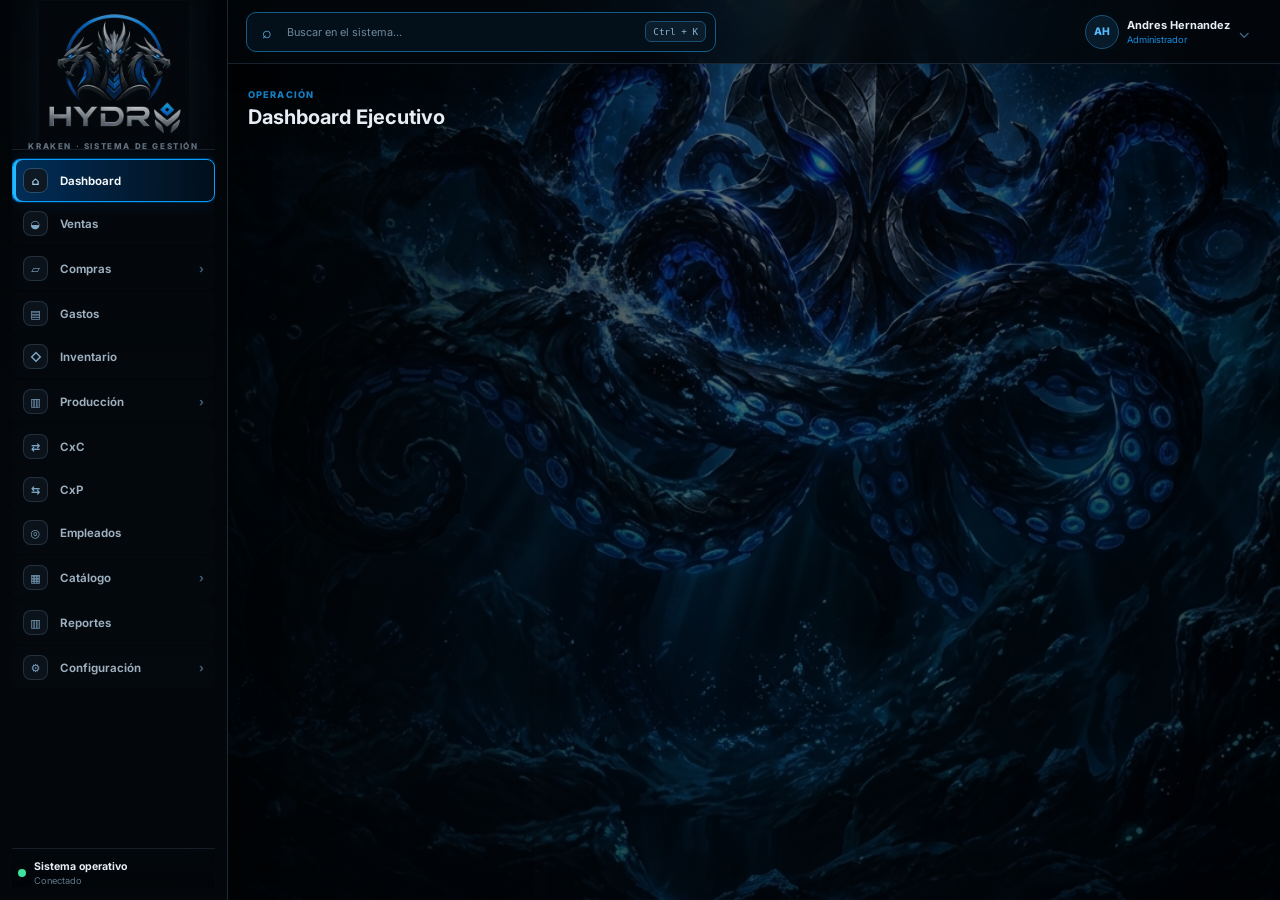
==== commit 8a67caf4: "Reducir azul y oscurecer interfaz KRAKEN" ====
--- a/admin.html
+++ b/admin.html
@@ -7,7 +7,7 @@
 <link rel="preconnect" href="https://fonts.googleapis.com">
 <link rel="preconnect" href="https://fonts.gstatic.com" crossorigin>
 <link href="https://fonts.googleapis.com/css2?family=Inter:wght@400;500;600;700;800&display=swap" rel="stylesheet">
-<link rel="stylesheet" href="/admin.css?v=20261005-fullscreen-v7">
+<link rel="stylesheet" href="/admin.css?v=20261005-dark-v11">
 </head>
 <body class="kraken-wow">
 <section id="adminView" class="wow-app">
@@ -97,6 +97,6 @@
 <dialog id="editDialog"><button class="close" data-close>&times;</button><form id="editForm" class="form-card"></form></dialog>
 <div id="toast"></div>
 <script src="/supabase.js"></script>
-<script type="module" src="/admin.js?v=20261005-fullscreen-v7"></script>
+<script type="module" src="/admin.js?v=20261005-dark-v11"></script>
 </body>
 </html>
--- a/admin.css
+++ b/admin.css
@@ -1450,3 +1450,347 @@
   .exact-hero{min-height:390px!important}
   .exact-hero:before{background:linear-gradient(180deg,rgba(1,7,12,.88),rgba(1,7,12,.48) 64%,rgba(1,7,12,.28))!important}
 }
+
+/* Dashboard balance: reveal Kraken + finance cards v9 */
+.dashboard-kraken-window{
+  height:118px;
+  position:relative;
+  z-index:1;
+  pointer-events:none;
+}
+.dashboard-kraken-window:after{
+  content:"";
+  position:absolute;
+  left:4%;right:4%;bottom:8px;height:1px;
+  background:linear-gradient(90deg,transparent,rgba(35,164,235,.30),transparent);
+}
+.dashboard-finance-stack{
+  display:grid;
+  grid-template-rows:1fr 1fr;
+  gap:13px;
+  min-height:100%;
+}
+.finance-mini{
+  width:100%;
+  min-height:0;
+  display:grid!important;
+  grid-template-columns:58px minmax(0,1fr) auto;
+  align-items:center;
+  gap:14px;
+  padding:22px 22px!important;
+  text-align:left;
+  color:#eef8ff!important;
+  cursor:pointer;
+}
+.finance-mini-icon{
+  width:52px;height:52px;
+  display:grid;place-items:center;
+  border-radius:15px;
+  background:rgba(4,48,78,.58);
+  border:1px solid rgba(23,142,211,.56);
+  color:#40bdff;
+  font-size:1.35rem;
+  box-shadow:inset 0 0 18px rgba(0,140,255,.06);
+}
+.finance-mini-copy span,
+.finance-mini-copy b,
+.finance-mini-copy small{display:block}
+.finance-mini-copy span{
+  color:#8ea9bb;
+  font-size:.62rem;
+  font-weight:800;
+  letter-spacing:.45px;
+}
+.finance-mini-copy b{
+  margin-top:6px;
+  font-size:1.65rem;
+  line-height:1;
+  color:#fff;
+}
+.finance-mini-copy small{
+  margin-top:7px;
+  color:#6f899b;
+  font-size:.61rem;
+}
+.finance-mini>i{
+  font-style:normal;
+  font-size:1.35rem;
+  color:#42bfff;
+}
+.finance-expenses{
+  border-color:rgba(202,96,77,.46)!important;
+  background:linear-gradient(145deg,rgba(34,15,20,.60),rgba(4,13,21,.48))!important;
+}
+.finance-expenses .finance-mini-icon{
+  border-color:rgba(217,99,80,.52);
+  background:rgba(75,25,27,.48);
+  color:#ff927f;
+}
+.finance-purchases{
+  border-color:rgba(27,139,207,.54)!important;
+}
+.finance-mini:hover{
+  transform:translateY(-2px);
+  box-shadow:0 0 28px rgba(0,149,255,.13)!important;
+}
+
+.exact-activity-wide{
+  margin-top:13px;
+}
+.activity-timeline-wide{
+  display:grid!important;
+  grid-template-columns:repeat(5,minmax(0,1fr));
+}
+.activity-timeline-wide>button{
+  min-width:0;
+  border-bottom:0!important;
+  border-right:1px solid #0a2a43!important;
+  padding:13px 12px 13px 20px!important;
+}
+.activity-timeline-wide>button:last-child{border-right:0!important}
+.activity-timeline-wide>button:before{
+  left:7px!important;
+  top:12px!important;
+  bottom:12px!important;
+}
+.activity-timeline-wide .activity-copy{
+  min-width:0;
+}
+.activity-timeline-wide .activity-copy b,
+.activity-timeline-wide .activity-copy small{
+  overflow:hidden;
+  text-overflow:ellipsis;
+  white-space:nowrap;
+}
+.activity-timeline-wide time{
+  display:none;
+}
+
+@media(max-width:1200px){
+  .dashboard-kraken-window{height:90px}
+  .dashboard-finance-stack{grid-template-columns:1fr 1fr;grid-template-rows:auto}
+  .activity-timeline-wide{grid-template-columns:1fr 1fr}
+}
+@media(max-width:760px){
+  .dashboard-kraken-window{height:58px}
+  .dashboard-finance-stack{grid-template-columns:1fr}
+  .activity-timeline-wide{grid-template-columns:1fr}
+}
+
+/* Compact recent activity shortcut v10 */
+.exact-shortcuts .activity-shortcut{
+  border-color:rgba(18,153,224,.65)!important;
+  background:linear-gradient(145deg,rgba(3,25,42,.72),rgba(2,10,18,.54))!important;
+}
+.exact-shortcuts .activity-shortcut>span{
+  background:rgba(5,54,84,.72)!important;
+  color:#48c3ff!important;
+  border:1px solid rgba(25,149,219,.42);
+}
+.exact-shortcuts .activity-shortcut small{
+  color:#88a8bc!important;
+}
+.exact-shortcuts .activity-shortcut:hover{
+  box-shadow:0 0 26px rgba(0,150,255,.14)!important;
+  transform:translateY(-2px);
+}
+
+/* KRAKEN restrained dark palette v11 */
+:root{
+  --k-black:#020406;
+  --k-black-2:#05080c;
+  --k-panel:#080d12;
+  --k-panel-2:#0b1118;
+  --k-gray:#1a232d;
+  --k-line:rgba(60,82,104,.42);
+  --k-text:#e7edf4;
+  --k-muted:#7f8f9f;
+  --k-navy:#0d2237;
+  --k-navy-2:#12314d;
+  --k-glow:rgba(38,92,138,.22);
+}
+html,body,.kraken-wow{background:#020406!important}
+.kraken-wow{
+  color:var(--k-text)!important;
+  background:
+    linear-gradient(90deg,rgba(1,3,5,.92) 0%,rgba(2,5,8,.78) 28%,rgba(3,8,13,.38) 56%,rgba(1,4,7,.48) 100%),
+    linear-gradient(180deg,rgba(0,0,0,.20),rgba(0,0,0,.45)),
+    url('/assets/new/kraken-hero-clean.jpg') center top/cover fixed no-repeat!important;
+}
+.kraken-wow .wow-app:before{
+  background:
+    radial-gradient(circle at 64% 18%,rgba(28,62,94,.07),transparent 30%),
+    linear-gradient(90deg,rgba(0,0,0,.30),transparent 42%,rgba(0,0,0,.14))!important;
+}
+.kraken-wow .wow-sidebar{
+  background:linear-gradient(180deg,rgba(2,5,8,.96),rgba(4,8,12,.92))!important;
+  border-right:1px solid rgba(53,70,88,.55)!important;
+  box-shadow:14px 0 34px rgba(0,0,0,.28)!important;
+}
+.kraken-wow .wow-topbar{
+  background:rgba(3,7,11,.80)!important;
+  border-bottom:1px solid rgba(52,70,89,.45)!important;
+  box-shadow:0 8px 22px rgba(0,0,0,.18)!important;
+}
+.kraken-wow .wow-brand-image{
+  background:linear-gradient(180deg,rgba(3,7,11,.82),rgba(4,9,14,.52))!important;
+  border-bottom:1px solid rgba(53,70,88,.42)!important;
+}
+.kraken-wow .wow-brand-image img{
+  filter:drop-shadow(0 0 10px rgba(32,76,112,.16))!important;
+  opacity:.86!important;
+}
+.kraken-wow .brand-system{color:#7d8e9f!important;opacity:.78!important}
+
+.kraken-wow .nav-item,
+.kraken-wow .nav-group-head{
+  color:#9ba9b7!important;
+  background:rgba(8,13,18,.34)!important;
+  border-color:transparent!important;
+}
+.kraken-wow .nav-item:hover,
+.kraken-wow .nav-group-head:hover{
+  color:#dce6ef!important;
+  background:rgba(15,24,33,.70)!important;
+  box-shadow:inset 0 0 0 1px rgba(59,78,97,.22)!important;
+}
+.kraken-wow .nav-item.active{
+  color:#f3f7fa!important;
+  background:linear-gradient(90deg,rgba(12,27,40,.90),rgba(7,15,22,.82))!important;
+  border:1px solid rgba(40,72,101,.78)!important;
+  box-shadow:
+    inset 3px 0 0 #244f73,
+    0 0 18px rgba(24,60,92,.16)!important;
+}
+.kraken-wow .nav-symbol{
+  background:#0b1219!important;
+  border:1px solid rgba(49,67,84,.65)!important;
+  color:#7fa8c6!important;
+  box-shadow:none!important;
+}
+.kraken-wow .nav-item.active .nav-symbol{
+  color:#9fc5df!important;
+  border-color:#294d6a!important;
+  background:#0d1822!important;
+}
+.kraken-wow .wow-sidefoot{
+  background:linear-gradient(180deg,rgba(3,8,12,.28),rgba(2,5,8,.84))!important;
+  border-top:1px solid rgba(50,68,85,.42)!important;
+}
+.kraken-wow .wow-sidefoot>span{
+  box-shadow:0 0 10px rgba(37,93,65,.22)!important;
+}
+
+.exact-kpi,
+.exact-panel,
+.exact-shortcuts button,
+.finance-mini{
+  background:linear-gradient(145deg,rgba(8,13,19,.88),rgba(4,8,12,.82))!important;
+  border:1px solid rgba(48,66,83,.58)!important;
+  box-shadow:
+    inset 0 1px 0 rgba(255,255,255,.015),
+    0 10px 24px rgba(0,0,0,.22)!important;
+  backdrop-filter:blur(12px) saturate(92%)!important;
+  -webkit-backdrop-filter:blur(12px) saturate(92%)!important;
+}
+.exact-kpi:hover,
+.exact-panel:hover,
+.exact-shortcuts button:hover,
+.finance-mini:hover{
+  border-color:rgba(61,88,112,.70)!important;
+  box-shadow:
+    0 0 22px rgba(24,57,87,.14),
+    0 12px 28px rgba(0,0,0,.24)!important;
+  transform:translateY(-1px);
+}
+.exact-kpi:before,
+.exact-panel:before,
+.exact-shortcuts button:before{
+  opacity:.25!important;
+}
+.exact-kpi h3,
+.exact-kpi b,
+.exact-panel b,
+.finance-mini-copy b,
+.exact-shortcuts b{color:#eef3f7!important}
+.exact-kpi small,
+.exact-panel small,
+.finance-mini-copy small,
+.exact-shortcuts small{color:#7f8f9f!important}
+
+.exact-main-grid .chart-wrap,
+.exact-main-grid .sales-chart,
+.exact-main-grid svg{
+  filter:saturate(.62) brightness(.88)!important;
+}
+.exact-panel-head span,
+.see-all,
+.period-tabs button.active,
+.exact-shortcuts .activity-shortcut>span{
+  color:#6f9abb!important;
+}
+.period-tabs button{
+  background:#080d12!important;
+  border-color:rgba(48,66,83,.55)!important;
+  color:#7f8f9f!important;
+}
+.period-tabs button.active{
+  background:#102033!important;
+  border-color:#284964!important;
+  box-shadow:0 0 14px rgba(31,74,110,.16)!important;
+}
+.dashboard-kraken-window:after{
+  background:linear-gradient(90deg,transparent,rgba(52,83,110,.22),transparent)!important;
+}
+
+.finance-expenses{
+  background:linear-gradient(145deg,rgba(20,14,16,.90),rgba(6,9,12,.84))!important;
+  border-color:rgba(85,62,63,.58)!important;
+}
+.finance-expenses .finance-mini-icon{
+  background:#181014!important;
+  border-color:#5f3b3f!important;
+  color:#b38386!important;
+}
+.finance-purchases .finance-mini-icon,
+.exact-shortcuts .activity-shortcut>span{
+  background:#0d1720!important;
+  border-color:#2c4a61!important;
+  color:#7fa9c7!important;
+}
+
+.exact-shortcuts .green,
+.exact-shortcuts .blue,
+.exact-shortcuts .purple,
+.exact-shortcuts .gold{
+  border-color:rgba(50,68,86,.56)!important;
+}
+.exact-shortcuts .green>span,
+.exact-shortcuts .blue>span,
+.exact-shortcuts .purple>span,
+.exact-shortcuts .gold>span{
+  background:#0b1118!important;
+  border:1px solid rgba(47,66,84,.60)!important;
+  color:#89a6bb!important;
+}
+.exact-shortcuts .green>i,
+.exact-shortcuts .blue>i,
+.exact-shortcuts .purple>i,
+.exact-shortcuts .gold>i{
+  color:#7894a9!important;
+}
+
+.kraken-wow button,
+.kraken-wow select,
+.kraken-wow input,
+.kraken-wow textarea{
+  accent-color:#234d70;
+}
+.kraken-wow ::-webkit-scrollbar-track{background:#05090d!important}
+.kraken-wow ::-webkit-scrollbar-thumb{
+  background:linear-gradient(180deg,#16334d,#0d2235)!important;
+  box-shadow:0 0 8px rgba(24,61,91,.15)!important;
+}
+.kraken-wow ::-webkit-scrollbar-thumb:hover{
+  background:linear-gradient(180deg,#1b3d5c,#102a42)!important;
+}
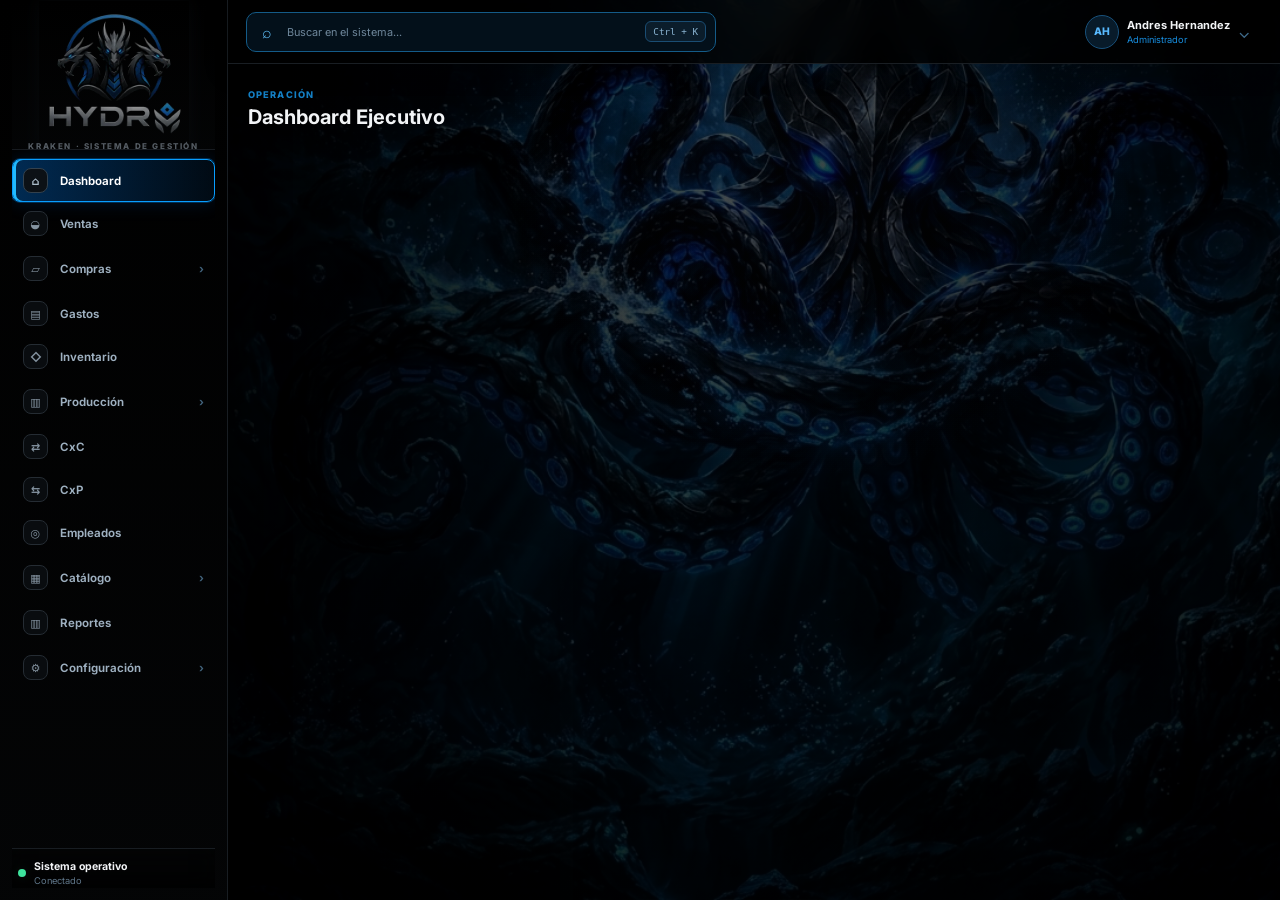
==== commit 19f2a5a8: "Aplicar tema negro profesional a KRAKEN" ====
--- a/admin.html
+++ b/admin.html
@@ -7,7 +7,7 @@
 <link rel="preconnect" href="https://fonts.googleapis.com">
 <link rel="preconnect" href="https://fonts.gstatic.com" crossorigin>
 <link href="https://fonts.googleapis.com/css2?family=Inter:wght@400;500;600;700;800&display=swap" rel="stylesheet">
-<link rel="stylesheet" href="/admin.css?v=20261005-dark-v11">
+<link rel="stylesheet" href="/admin.css?v=20261005-black-v12">
 </head>
 <body class="kraken-wow">
 <section id="adminView" class="wow-app">
@@ -97,6 +97,6 @@
 <dialog id="editDialog"><button class="close" data-close>&times;</button><form id="editForm" class="form-card"></form></dialog>
 <div id="toast"></div>
 <script src="/supabase.js"></script>
-<script type="module" src="/admin.js?v=20261005-dark-v11"></script>
+<script type="module" src="/admin.js?v=20261005-black-v12"></script>
 </body>
 </html>
--- a/admin.css
+++ b/admin.css
@@ -1794,3 +1794,264 @@
 .kraken-wow ::-webkit-scrollbar-thumb:hover{
   background:linear-gradient(180deg,#1b3d5c,#102a42)!important;
 }
+
+/* KRAKEN professional black theme v12 */
+:root{
+  --k-bg:#000000;
+  --k-bg-soft:#050607;
+  --k-panel:#07090b;
+  --k-panel-2:#0a0d10;
+  --k-border:#20262d;
+  --k-border-soft:#171c21;
+  --k-text:#f2f4f6;
+  --k-muted:#8d98a3;
+  --k-muted-2:#67727d;
+  --k-accent:#1c3145;
+  --k-accent-2:#29455f;
+  --k-glow:rgba(38,67,94,.16);
+}
+
+html,body,.kraken-wow{
+  background:#000!important;
+  color:var(--k-text)!important;
+}
+
+.kraken-wow{
+  background:
+    linear-gradient(180deg,rgba(0,0,0,.42),rgba(0,0,0,.72)),
+    linear-gradient(90deg,rgba(0,0,0,.92) 0%,rgba(0,0,0,.72) 28%,rgba(0,0,0,.40) 55%,rgba(0,0,0,.58) 100%),
+    url('/assets/new/kraken-hero-clean.jpg') center top/cover fixed no-repeat!important;
+}
+
+.kraken-wow .wow-app:before{
+  background:
+    radial-gradient(circle at 64% 18%,rgba(43,69,91,.035),transparent 30%),
+    linear-gradient(90deg,rgba(0,0,0,.38),transparent 44%,rgba(0,0,0,.14))!important;
+}
+
+.kraken-wow .wow-sidebar{
+  background:linear-gradient(180deg,rgba(0,0,0,.97),rgba(4,5,6,.94))!important;
+  border-right:1px solid #181d22!important;
+  box-shadow:16px 0 40px rgba(0,0,0,.34)!important;
+  backdrop-filter:blur(16px) saturate(82%)!important;
+  -webkit-backdrop-filter:blur(16px) saturate(82%)!important;
+}
+
+.kraken-wow .wow-brand-image{
+  background:linear-gradient(180deg,rgba(0,0,0,.88),rgba(4,5,6,.72))!important;
+  border-bottom:1px solid #171b20!important;
+}
+
+.kraken-wow .wow-brand-image img{
+  opacity:.78!important;
+  filter:grayscale(.18) brightness(.82) contrast(1.02) drop-shadow(0 0 8px rgba(37,61,82,.10))!important;
+}
+
+.kraken-wow .brand-system{
+  color:#747e88!important;
+  opacity:.72!important;
+}
+
+.kraken-wow .wow-topbar{
+  background:rgba(0,0,0,.84)!important;
+  border-bottom:1px solid #191e23!important;
+  box-shadow:0 8px 24px rgba(0,0,0,.22)!important;
+  backdrop-filter:blur(14px) saturate(84%)!important;
+  -webkit-backdrop-filter:blur(14px) saturate(84%)!important;
+}
+
+.kraken-wow .wow-main,
+.kraken-wow #content{
+  background:transparent!important;
+}
+
+.kraken-wow .nav-item,
+.kraken-wow .nav-group-head{
+  color:#a0a8b0!important;
+  background:transparent!important;
+  border-color:transparent!important;
+  box-shadow:none!important;
+}
+
+.kraken-wow .nav-item:hover,
+.kraken-wow .nav-group-head:hover{
+  color:#e9edf1!important;
+  background:#0a0d10!important;
+  box-shadow:inset 0 0 0 1px #1d2329!important;
+}
+
+.kraken-wow .nav-item.active{
+  color:#fff!important;
+  background:linear-gradient(90deg,#0d1115,#07090b)!important;
+  border:1px solid #242b32!important;
+  box-shadow:
+    inset 3px 0 0 #31485c,
+    0 8px 18px rgba(0,0,0,.22)!important;
+}
+
+.kraken-wow .nav-symbol{
+  background:#090c0f!important;
+  border:1px solid #252c33!important;
+  color:#8493a0!important;
+  box-shadow:none!important;
+}
+
+.kraken-wow .nav-item.active .nav-symbol{
+  color:#a9bac7!important;
+  border-color:#33414d!important;
+  background:#0c1116!important;
+}
+
+.kraken-wow .wow-sidefoot{
+  background:linear-gradient(180deg,rgba(0,0,0,.18),rgba(0,0,0,.72))!important;
+  border-top:1px solid #181d22!important;
+}
+
+.exact-kpi,
+.exact-panel,
+.exact-shortcuts button,
+.finance-mini{
+  background:linear-gradient(145deg,rgba(8,10,12,.92),rgba(3,4,5,.90))!important;
+  border:1px solid #22282f!important;
+  box-shadow:
+    inset 0 1px 0 rgba(255,255,255,.015),
+    0 10px 24px rgba(0,0,0,.28)!important;
+  backdrop-filter:blur(12px) saturate(78%)!important;
+  -webkit-backdrop-filter:blur(12px) saturate(78%)!important;
+}
+
+.exact-kpi:hover,
+.exact-panel:hover,
+.exact-shortcuts button:hover,
+.finance-mini:hover{
+  border-color:#303841!important;
+  background:linear-gradient(145deg,rgba(12,15,18,.95),rgba(4,5,7,.92))!important;
+  box-shadow:
+    0 0 18px rgba(36,58,78,.10),
+    0 14px 30px rgba(0,0,0,.32)!important;
+  transform:translateY(-1px);
+}
+
+.exact-kpi h3,
+.exact-kpi b,
+.exact-panel b,
+.finance-mini-copy b,
+.exact-shortcuts b{
+  color:#f3f5f7!important;
+}
+
+.exact-kpi small,
+.exact-panel small,
+.finance-mini-copy small,
+.exact-shortcuts small,
+.finance-mini-copy span{
+  color:#7d8791!important;
+}
+
+.exact-panel-head,
+.exact-panel-head b{
+  color:#e9edf1!important;
+}
+
+.exact-panel-head span,
+.see-all,
+.exact-shortcuts .activity-shortcut>span{
+  color:#788b9b!important;
+}
+
+.period-tabs button{
+  background:#07090b!important;
+  border-color:#23292f!important;
+  color:#7f8993!important;
+  box-shadow:none!important;
+}
+
+.period-tabs button.active{
+  background:#12171c!important;
+  border-color:#39434d!important;
+  color:#dce3e9!important;
+  box-shadow:inset 0 0 12px rgba(55,75,93,.08)!important;
+}
+
+.finance-expenses,
+.finance-purchases{
+  background:linear-gradient(145deg,rgba(9,10,12,.92),rgba(3,4,5,.90))!important;
+  border-color:#252b31!important;
+}
+
+.finance-expenses .finance-mini-icon,
+.finance-purchases .finance-mini-icon,
+.exact-shortcuts .activity-shortcut>span{
+  background:#0b0f13!important;
+  border-color:#2a3239!important;
+  color:#8999a6!important;
+}
+
+.exact-shortcuts .green,
+.exact-shortcuts .blue,
+.exact-shortcuts .purple,
+.exact-shortcuts .gold{
+  border-color:#23292f!important;
+}
+
+.exact-shortcuts .green>span,
+.exact-shortcuts .blue>span,
+.exact-shortcuts .purple>span,
+.exact-shortcuts .gold>span{
+  background:#0a0d10!important;
+  border:1px solid #252c33!important;
+  color:#8997a3!important;
+}
+
+.exact-shortcuts .green>i,
+.exact-shortcuts .blue>i,
+.exact-shortcuts .purple>i,
+.exact-shortcuts .gold>i{
+  color:#748491!important;
+}
+
+.dashboard-kraken-window:after{
+  background:linear-gradient(90deg,transparent,rgba(73,84,94,.15),transparent)!important;
+}
+
+.exact-main-grid .chart-wrap,
+.exact-main-grid .sales-chart,
+.exact-main-grid svg{
+  filter:saturate(.35) brightness(.82) contrast(1.02)!important;
+}
+
+.kraken-wow input,
+.kraken-wow select,
+.kraken-wow textarea,
+.kraken-wow button{
+  accent-color:#334b5f!important;
+}
+
+.kraken-wow input,
+.kraken-wow select,
+.kraken-wow textarea{
+  background:#080a0c!important;
+  border-color:#242b31!important;
+  color:#edf1f4!important;
+}
+
+.kraken-wow input:focus,
+.kraken-wow select:focus,
+.kraken-wow textarea:focus{
+  border-color:#3a4752!important;
+  box-shadow:0 0 0 2px rgba(51,71,89,.10)!important;
+}
+
+.kraken-wow ::-webkit-scrollbar-track{
+  background:#040506!important;
+}
+
+.kraken-wow ::-webkit-scrollbar-thumb{
+  background:linear-gradient(180deg,#1a2026,#101419)!important;
+  border:1px solid #252c32!important;
+  box-shadow:none!important;
+}
+
+.kraken-wow ::-webkit-scrollbar-thumb:hover{
+  background:linear-gradient(180deg,#252c33,#151a20)!important;
+}
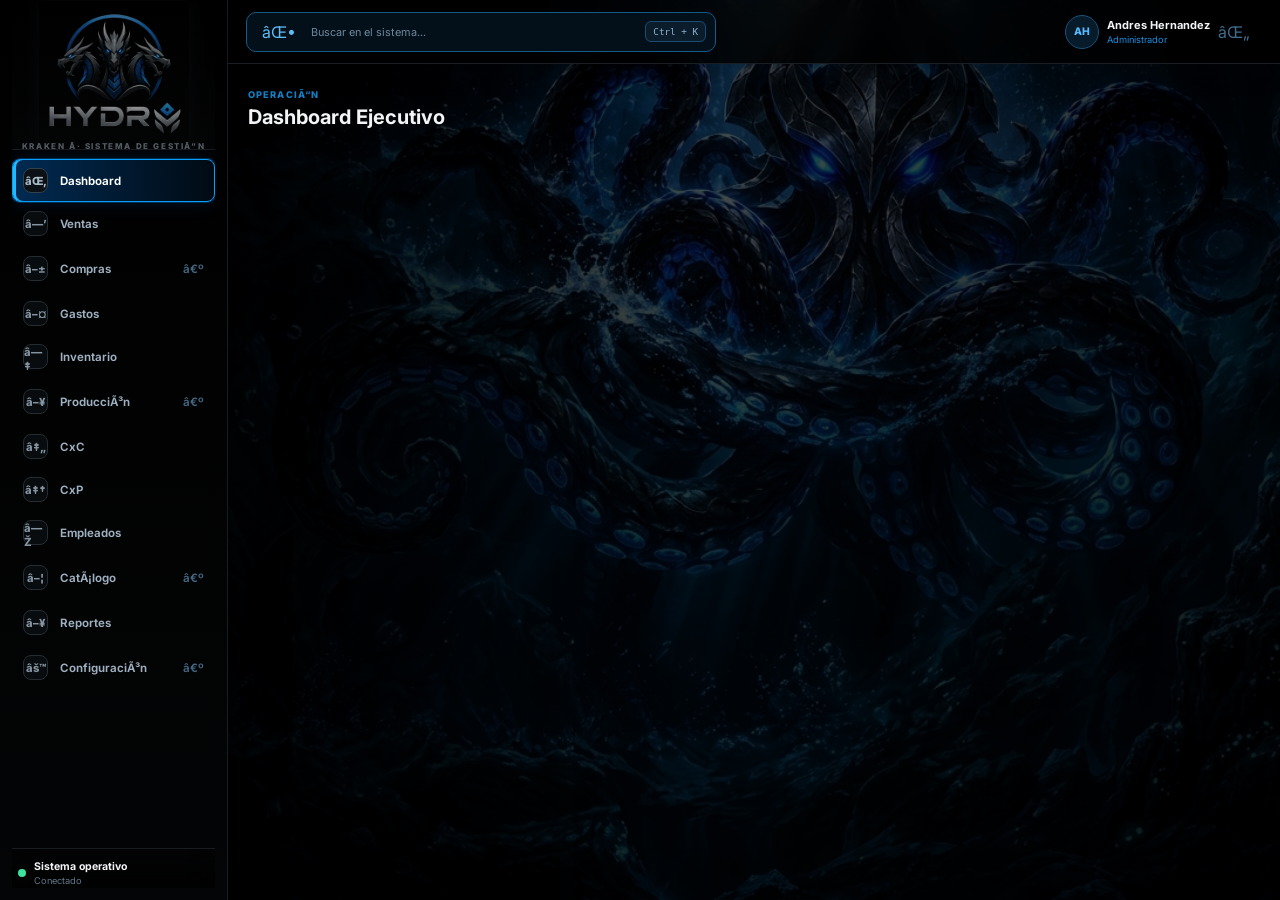
==== commit f31d9c2e: "Quitar cuadricula de grafica de ventas" ====
--- a/admin.html
+++ b/admin.html
@@ -1,61 +1,61 @@
-<!doctype html>
+﻿<!doctype html>
 <html lang="es">
 <head>
 <meta charset="utf-8">
 <meta name="viewport" content="width=device-width,initial-scale=1">
-<title>KRAKEN · Control Total</title>
+<title>KRAKEN Â· Control Total</title>
 <link rel="preconnect" href="https://fonts.googleapis.com">
 <link rel="preconnect" href="https://fonts.gstatic.com" crossorigin>
 <link href="https://fonts.googleapis.com/css2?family=Inter:wght@400;500;600;700;800&display=swap" rel="stylesheet">
-<link rel="stylesheet" href="/admin.css?v=20261005-black-v12">
+<link rel="stylesheet" href="/admin.css?v=20261005-black-v13">
 </head>
 <body class="kraken-wow">
 <section id="adminView" class="wow-app">
   <aside class="wow-sidebar">
     <div class="wow-brand wow-brand-image">
       <img src="/assets/new/hydra-brand.webp" alt="HYDRA">
-      <small class="brand-system">KRAKEN · SISTEMA DE GESTIÓN</small>
+      <small class="brand-system">KRAKEN Â· SISTEMA DE GESTIÃ“N</small>
     </div>
 
     <nav id="tabs" class="wow-nav">
-      <button class="nav-item active" data-tab="dashboard"><span class="nav-symbol">⌂</span><span>Dashboard</span></button>
-      <button class="nav-item" data-tab="sales"><span class="nav-symbol">◒</span><span>Ventas</span></button>
+      <button class="nav-item active" data-tab="dashboard"><span class="nav-symbol">âŒ‚</span><span>Dashboard</span></button>
+      <button class="nav-item" data-tab="sales"><span class="nav-symbol">â—’</span><span>Ventas</span></button>
       <div class="nav-group" data-group="purchases">
-        <button class="nav-group-head" data-group-toggle="purchases"><span class="nav-symbol">▱</span><span>Compras</span><i>›</i></button>
+        <button class="nav-group-head" data-group-toggle="purchases"><span class="nav-symbol">â–±</span><span>Compras</span><i>â€º</i></button>
         <div class="nav-submenu">
           <button data-nav-tab="purchases" data-purchase-view="normal">Compra normal</button>
           <button data-nav-tab="purchases" data-purchase-view="products">Con productos</button>
         </div>
       </div>
-      <button class="nav-item" data-tab="expenses"><span class="nav-symbol">▤</span><span>Gastos</span></button>
-      <button class="nav-item" data-tab="inventory"><span class="nav-symbol">◇</span><span>Inventario</span></button>
+      <button class="nav-item" data-tab="expenses"><span class="nav-symbol">â–¤</span><span>Gastos</span></button>
+      <button class="nav-item" data-tab="inventory"><span class="nav-symbol">â—‡</span><span>Inventario</span></button>
       <div class="nav-group" data-group="production">
-        <button class="nav-group-head" data-group-toggle="production"><span class="nav-symbol">▥</span><span>Producción</span><i>›</i></button>
+        <button class="nav-group-head" data-group-toggle="production"><span class="nav-symbol">â–¥</span><span>ProducciÃ³n</span><i>â€º</i></button>
         <div class="nav-submenu">
           <button data-nav-tab="production" data-prod-view="overview">Resumen</button>
           <button data-nav-tab="production" data-prod-view="ingredients">Insumos</button>
           <button data-nav-tab="production" data-prod-view="presentations">Presentaciones</button>
           <button data-nav-tab="production" data-prod-view="recipes">Recetas</button>
-          <button data-nav-tab="production" data-prod-view="batches">Producción</button>
+          <button data-nav-tab="production" data-prod-view="batches">ProducciÃ³n</button>
           <button data-nav-tab="production" data-prod-view="waste">Mermas</button>
-          <button data-nav-tab="production" data-prod-view="costs">Variación de costos</button>
+          <button data-nav-tab="production" data-prod-view="costs">VariaciÃ³n de costos</button>
         </div>
       </div>
-      <button class="nav-item" data-tab="receivables"><span class="nav-symbol">⇄</span><span>CxC</span></button>
-      <button class="nav-item" data-tab="payables"><span class="nav-symbol">⇆</span><span>CxP</span></button>
-      <button class="nav-item" data-tab="employees"><span class="nav-symbol">◎</span><span>Empleados</span></button>
+      <button class="nav-item" data-tab="receivables"><span class="nav-symbol">â‡„</span><span>CxC</span></button>
+      <button class="nav-item" data-tab="payables"><span class="nav-symbol">â‡†</span><span>CxP</span></button>
+      <button class="nav-item" data-tab="employees"><span class="nav-symbol">â—Ž</span><span>Empleados</span></button>
       <div class="nav-group" data-group="catalog">
-        <button class="nav-group-head" data-group-toggle="catalog"><span class="nav-symbol">▦</span><span>Catálogo</span><i>›</i></button>
+        <button class="nav-group-head" data-group-toggle="catalog"><span class="nav-symbol">â–¦</span><span>CatÃ¡logo</span><i>â€º</i></button>
         <div class="nav-submenu">
           <button data-nav-tab="catalog" data-catalog-view="products">Productos</button>
           <button data-nav-tab="catalog" data-catalog-view="customers">Clientes</button>
           <button data-nav-tab="catalog" data-catalog-view="suppliers">Proveedores</button>
-          <button data-nav-tab="catalog" data-catalog-view="categories">Categorías</button>
+          <button data-nav-tab="catalog" data-catalog-view="categories">CategorÃ­as</button>
         </div>
       </div>
-      <button class="nav-item" data-tab="reports"><span class="nav-symbol">▥</span><span>Reportes</span></button>
+      <button class="nav-item" data-tab="reports"><span class="nav-symbol">â–¥</span><span>Reportes</span></button>
       <div class="nav-group" data-group="config">
-        <button class="nav-group-head" data-group-toggle="config"><span class="nav-symbol">⚙</span><span>Configuración</span><i>›</i></button>
+        <button class="nav-group-head" data-group-toggle="config"><span class="nav-symbol">âš™</span><span>ConfiguraciÃ³n</span><i>â€º</i></button>
         <div class="nav-submenu">
           <button data-nav-tab="combos">Combos</button><button data-nav-tab="banners">Banners</button><button data-nav-tab="promotions">Promociones</button>
           <button data-nav-tab="extras">Extras</button><button data-nav-tab="branding">Marcas</button><button data-nav-tab="places">Ubicaciones</button>
@@ -69,17 +69,17 @@
 
   <section class="wow-workspace">
     <header class="wow-topbar">
-      <button id="mobileMenu" class="mobile-menu">☰</button>
+      <button id="mobileMenu" class="mobile-menu">â˜°</button>
       <div class="wow-search">
-        <button id="globalSearchBtn" type="button">⌕</button><span>Buscar en el sistema...</span><kbd>Ctrl + K</kbd>
+        <button id="globalSearchBtn" type="button">âŒ•</button><span>Buscar en el sistema...</span><kbd>Ctrl + K</kbd>
       </div>
-      <div class="wow-user"><div class="user-orb">AH</div><div><b>Andres Hernandez</b><small>Administrador</small></div><span>⌄</span></div>
+      <div class="wow-user"><div class="user-orb">AH</div><div><b>Andres Hernandez</b><small>Administrador</small></div><span>âŒ„</span></div>
       <div id="toolbarActions" class="wow-actions"></div>
     </header>
 
     <main class="wow-main">
       <div class="wow-page-head">
-        <div><small id="sectionEyebrow">OPERACIÓN</small><h1 id="sectionTitle">Dashboard Ejecutivo</h1></div>
+        <div><small id="sectionEyebrow">OPERACIÃ“N</small><h1 id="sectionTitle">Dashboard Ejecutivo</h1></div>
       </div>
       <section id="content"></section>
     </main>
@@ -88,7 +88,7 @@
 
 <div id="searchPalette" class="search-palette" hidden>
   <div class="search-box">
-    <input id="globalSearchInput" placeholder="Buscar módulo, producto, cliente..." autocomplete="off">
+    <input id="globalSearchInput" placeholder="Buscar mÃ³dulo, producto, cliente..." autocomplete="off">
     <button id="closeSearch" type="button">Esc</button>
     <div id="searchResults" class="search-results"></div>
   </div>
@@ -97,6 +97,6 @@
 <dialog id="editDialog"><button class="close" data-close>&times;</button><form id="editForm" class="form-card"></form></dialog>
 <div id="toast"></div>
 <script src="/supabase.js"></script>
-<script type="module" src="/admin.js?v=20261005-black-v12"></script>
+<script type="module" src="/admin.js?v=20261005-black-v13"></script>
 </body>
-</html>+</html>
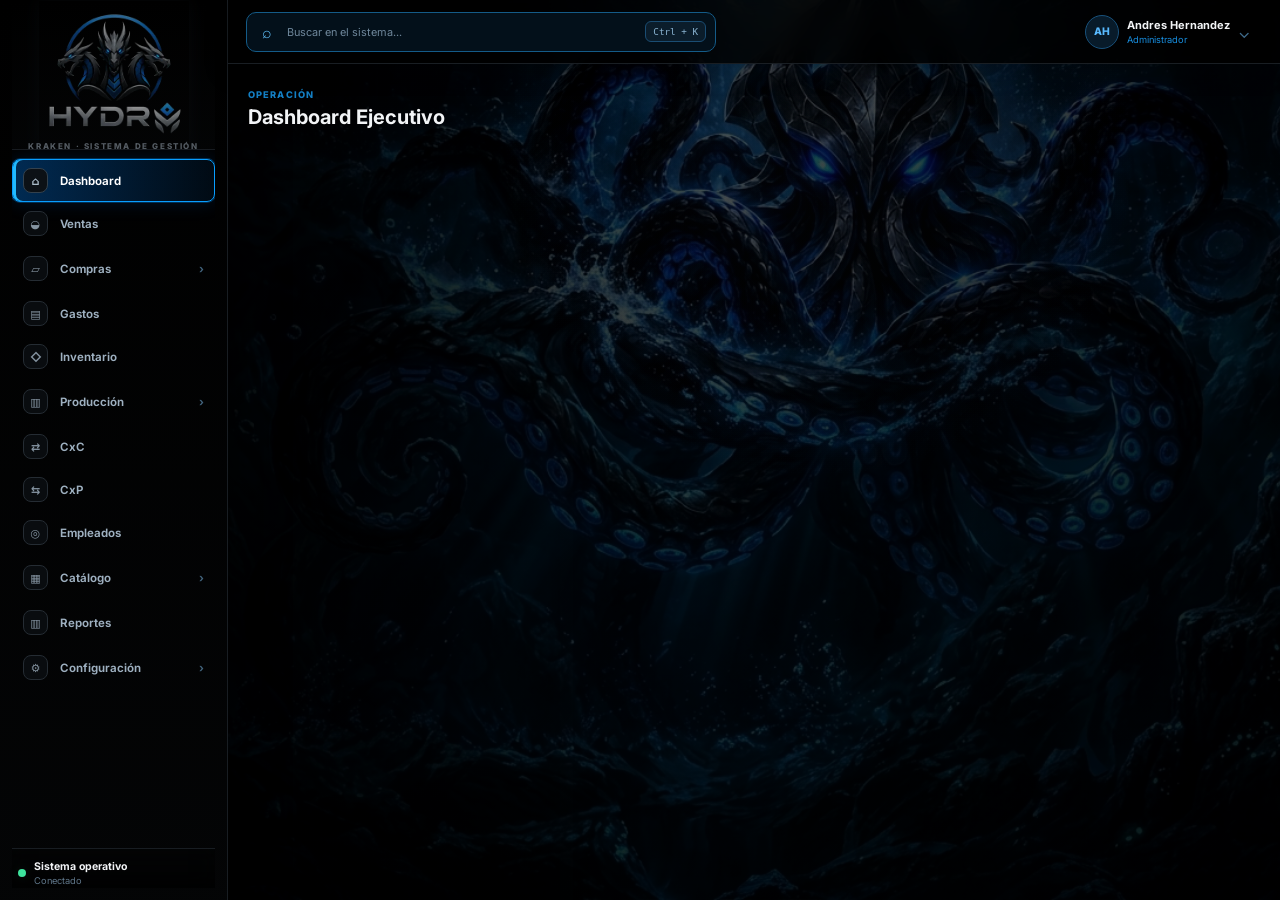
==== commit 4ad74ed8: "Corregir codificacion UTF-8 del admin" ====
--- a/admin.html
+++ b/admin.html
@@ -1,9 +1,9 @@
-﻿<!doctype html>
+<!doctype html>
 <html lang="es">
 <head>
 <meta charset="utf-8">
 <meta name="viewport" content="width=device-width,initial-scale=1">
-<title>KRAKEN Â· Control Total</title>
+<title>KRAKEN · Control Total</title>
 <link rel="preconnect" href="https://fonts.googleapis.com">
 <link rel="preconnect" href="https://fonts.gstatic.com" crossorigin>
 <link href="https://fonts.googleapis.com/css2?family=Inter:wght@400;500;600;700;800&display=swap" rel="stylesheet">
@@ -14,48 +14,48 @@
   <aside class="wow-sidebar">
     <div class="wow-brand wow-brand-image">
       <img src="/assets/new/hydra-brand.webp" alt="HYDRA">
-      <small class="brand-system">KRAKEN Â· SISTEMA DE GESTIÃ“N</small>
+      <small class="brand-system">KRAKEN · SISTEMA DE GESTIÓN</small>
     </div>
 
     <nav id="tabs" class="wow-nav">
-      <button class="nav-item active" data-tab="dashboard"><span class="nav-symbol">âŒ‚</span><span>Dashboard</span></button>
-      <button class="nav-item" data-tab="sales"><span class="nav-symbol">â—’</span><span>Ventas</span></button>
+      <button class="nav-item active" data-tab="dashboard"><span class="nav-symbol">⌂</span><span>Dashboard</span></button>
+      <button class="nav-item" data-tab="sales"><span class="nav-symbol">◒</span><span>Ventas</span></button>
       <div class="nav-group" data-group="purchases">
-        <button class="nav-group-head" data-group-toggle="purchases"><span class="nav-symbol">â–±</span><span>Compras</span><i>â€º</i></button>
+        <button class="nav-group-head" data-group-toggle="purchases"><span class="nav-symbol">▱</span><span>Compras</span><i>›</i></button>
         <div class="nav-submenu">
           <button data-nav-tab="purchases" data-purchase-view="normal">Compra normal</button>
           <button data-nav-tab="purchases" data-purchase-view="products">Con productos</button>
         </div>
       </div>
-      <button class="nav-item" data-tab="expenses"><span class="nav-symbol">â–¤</span><span>Gastos</span></button>
-      <button class="nav-item" data-tab="inventory"><span class="nav-symbol">â—‡</span><span>Inventario</span></button>
+      <button class="nav-item" data-tab="expenses"><span class="nav-symbol">▤</span><span>Gastos</span></button>
+      <button class="nav-item" data-tab="inventory"><span class="nav-symbol">◇</span><span>Inventario</span></button>
       <div class="nav-group" data-group="production">
-        <button class="nav-group-head" data-group-toggle="production"><span class="nav-symbol">â–¥</span><span>ProducciÃ³n</span><i>â€º</i></button>
+        <button class="nav-group-head" data-group-toggle="production"><span class="nav-symbol">▥</span><span>Producción</span><i>›</i></button>
         <div class="nav-submenu">
           <button data-nav-tab="production" data-prod-view="overview">Resumen</button>
           <button data-nav-tab="production" data-prod-view="ingredients">Insumos</button>
           <button data-nav-tab="production" data-prod-view="presentations">Presentaciones</button>
           <button data-nav-tab="production" data-prod-view="recipes">Recetas</button>
-          <button data-nav-tab="production" data-prod-view="batches">ProducciÃ³n</button>
+          <button data-nav-tab="production" data-prod-view="batches">Producción</button>
           <button data-nav-tab="production" data-prod-view="waste">Mermas</button>
-          <button data-nav-tab="production" data-prod-view="costs">VariaciÃ³n de costos</button>
+          <button data-nav-tab="production" data-prod-view="costs">Variación de costos</button>
         </div>
       </div>
-      <button class="nav-item" data-tab="receivables"><span class="nav-symbol">â‡„</span><span>CxC</span></button>
-      <button class="nav-item" data-tab="payables"><span class="nav-symbol">â‡†</span><span>CxP</span></button>
-      <button class="nav-item" data-tab="employees"><span class="nav-symbol">â—Ž</span><span>Empleados</span></button>
+      <button class="nav-item" data-tab="receivables"><span class="nav-symbol">⇄</span><span>CxC</span></button>
+      <button class="nav-item" data-tab="payables"><span class="nav-symbol">⇆</span><span>CxP</span></button>
+      <button class="nav-item" data-tab="employees"><span class="nav-symbol">◎</span><span>Empleados</span></button>
       <div class="nav-group" data-group="catalog">
-        <button class="nav-group-head" data-group-toggle="catalog"><span class="nav-symbol">â–¦</span><span>CatÃ¡logo</span><i>â€º</i></button>
+        <button class="nav-group-head" data-group-toggle="catalog"><span class="nav-symbol">▦</span><span>Catálogo</span><i>›</i></button>
         <div class="nav-submenu">
           <button data-nav-tab="catalog" data-catalog-view="products">Productos</button>
           <button data-nav-tab="catalog" data-catalog-view="customers">Clientes</button>
           <button data-nav-tab="catalog" data-catalog-view="suppliers">Proveedores</button>
-          <button data-nav-tab="catalog" data-catalog-view="categories">CategorÃ­as</button>
+          <button data-nav-tab="catalog" data-catalog-view="categories">Categorías</button>
         </div>
       </div>
-      <button class="nav-item" data-tab="reports"><span class="nav-symbol">â–¥</span><span>Reportes</span></button>
+      <button class="nav-item" data-tab="reports"><span class="nav-symbol">▥</span><span>Reportes</span></button>
       <div class="nav-group" data-group="config">
-        <button class="nav-group-head" data-group-toggle="config"><span class="nav-symbol">âš™</span><span>ConfiguraciÃ³n</span><i>â€º</i></button>
+        <button class="nav-group-head" data-group-toggle="config"><span class="nav-symbol">⚙</span><span>Configuración</span><i>›</i></button>
         <div class="nav-submenu">
           <button data-nav-tab="combos">Combos</button><button data-nav-tab="banners">Banners</button><button data-nav-tab="promotions">Promociones</button>
           <button data-nav-tab="extras">Extras</button><button data-nav-tab="branding">Marcas</button><button data-nav-tab="places">Ubicaciones</button>
@@ -69,17 +69,17 @@
 
   <section class="wow-workspace">
     <header class="wow-topbar">
-      <button id="mobileMenu" class="mobile-menu">â˜°</button>
+      <button id="mobileMenu" class="mobile-menu">☰</button>
       <div class="wow-search">
-        <button id="globalSearchBtn" type="button">âŒ•</button><span>Buscar en el sistema...</span><kbd>Ctrl + K</kbd>
+        <button id="globalSearchBtn" type="button">⌕</button><span>Buscar en el sistema...</span><kbd>Ctrl + K</kbd>
       </div>
-      <div class="wow-user"><div class="user-orb">AH</div><div><b>Andres Hernandez</b><small>Administrador</small></div><span>âŒ„</span></div>
+      <div class="wow-user"><div class="user-orb">AH</div><div><b>Andres Hernandez</b><small>Administrador</small></div><span>⌄</span></div>
       <div id="toolbarActions" class="wow-actions"></div>
     </header>
 
     <main class="wow-main">
       <div class="wow-page-head">
-        <div><small id="sectionEyebrow">OPERACIÃ“N</small><h1 id="sectionTitle">Dashboard Ejecutivo</h1></div>
+        <div><small id="sectionEyebrow">OPERACIÓN</small><h1 id="sectionTitle">Dashboard Ejecutivo</h1></div>
       </div>
       <section id="content"></section>
     </main>
@@ -88,7 +88,7 @@
 
 <div id="searchPalette" class="search-palette" hidden>
   <div class="search-box">
-    <input id="globalSearchInput" placeholder="Buscar mÃ³dulo, producto, cliente..." autocomplete="off">
+    <input id="globalSearchInput" placeholder="Buscar módulo, producto, cliente..." autocomplete="off">
     <button id="closeSearch" type="button">Esc</button>
     <div id="searchResults" class="search-results"></div>
   </div>
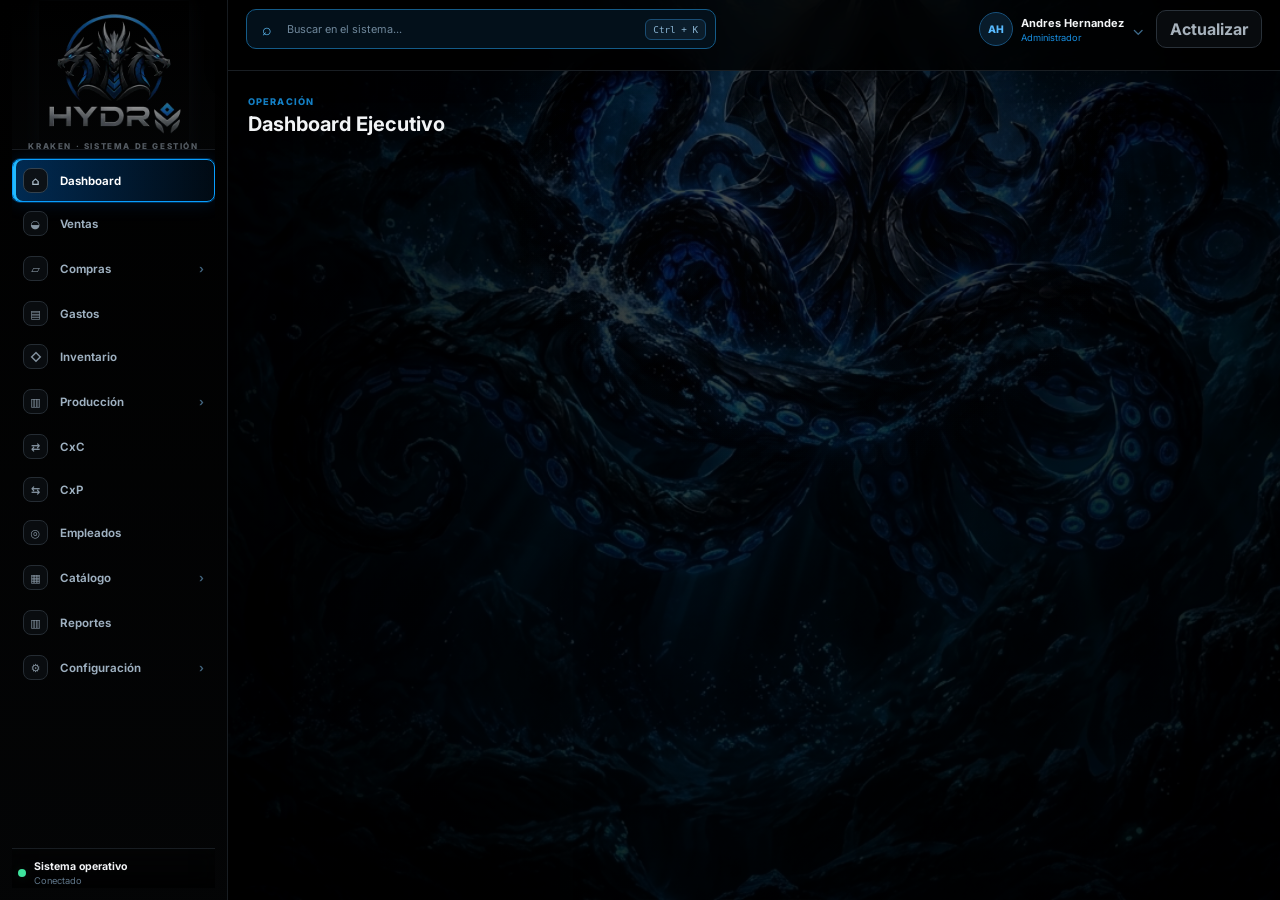
==== commit 75a268d6: "Preparar KRAKEN admin para produccion" ====
--- a/admin.html
+++ b/admin.html
@@ -7,7 +7,7 @@
 <link rel="preconnect" href="https://fonts.googleapis.com">
 <link rel="preconnect" href="https://fonts.gstatic.com" crossorigin>
 <link href="https://fonts.googleapis.com/css2?family=Inter:wght@400;500;600;700;800&display=swap" rel="stylesheet">
-<link rel="stylesheet" href="/admin.css?v=20261005-black-v13">
+<link rel="stylesheet" href="/admin.css?v=20261005-production-v15">
 </head>
 <body class="kraken-wow">
 <section id="adminView" class="wow-app">
@@ -74,6 +74,7 @@
         <button id="globalSearchBtn" type="button">⌕</button><span>Buscar en el sistema...</span><kbd>Ctrl + K</kbd>
       </div>
       <div class="wow-user"><div class="user-orb">AH</div><div><b>Andres Hernandez</b><small>Administrador</small></div><span>⌄</span></div>
+      <button id="globalRefresh" type="button" title="Actualizar datos">Actualizar</button>
       <div id="toolbarActions" class="wow-actions"></div>
     </header>
 
@@ -97,6 +98,6 @@
 <dialog id="editDialog"><button class="close" data-close>&times;</button><form id="editForm" class="form-card"></form></dialog>
 <div id="toast"></div>
 <script src="/supabase.js"></script>
-<script type="module" src="/admin.js?v=20261005-black-v13"></script>
+<script type="module" src="/admin.js?v=20261005-production-v15"></script>
 </body>
 </html>
--- a/admin.css
+++ b/admin.css
@@ -2055,3 +2055,214 @@
 .kraken-wow ::-webkit-scrollbar-thumb:hover{
   background:linear-gradient(180deg,#252c33,#151a20)!important;
 }
+
+/* ===== KRAKEN production UX v15 ===== */
+.kr-filterbar{
+  display:flex;
+  flex-wrap:wrap;
+  gap:10px;
+  align-items:end;
+  margin:0 0 16px;
+  padding:12px;
+  background:rgba(4,5,7,.76);
+  border:1px solid #1d2329;
+  border-radius:14px;
+}
+.kr-filterbar label{
+  display:grid;
+  gap:6px;
+  min-width:150px;
+  color:#77838e;
+  font-size:.68rem;
+  font-weight:700;
+  letter-spacing:.25px;
+}
+.kr-filterbar .kr-search{flex:1;min-width:240px}
+.kr-filterbar input,.kr-filterbar select{
+  width:100%;
+  min-height:38px;
+  padding:0 11px;
+  border-radius:9px;
+  background:#080a0c!important;
+  border:1px solid #252c33!important;
+  color:#e8edf1!important;
+  outline:none;
+}
+.kr-filterbar input:focus,.kr-filterbar select:focus{
+  border-color:#3c4b58!important;
+  box-shadow:0 0 0 2px rgba(55,76,94,.10)!important;
+}
+.kr-empty{
+  padding:30px!important;
+  text-align:center;
+  color:#697580!important;
+}
+.danger-tag{
+  color:#b98a8a!important;
+  border-color:#5a3838!important;
+  background:#150d0d!important;
+}
+.paid-tag{
+  color:#8fb09f!important;
+  border-color:#334c3f!important;
+  background:#0b130f!important;
+}
+.kr-note{
+  margin-top:14px;
+  padding:12px 14px;
+  border:1px solid #20262c;
+  border-radius:10px;
+  background:#07090b;
+  color:#78838d;
+  font-size:.74rem;
+}
+.kr-section-title{
+  display:flex;
+  align-items:center;
+  justify-content:space-between;
+  gap:12px;
+  margin-bottom:12px;
+}
+.kr-section-title small{display:block;color:#65727d;font-size:.62rem;letter-spacing:.6px;font-weight:800}
+.kr-section-title h2{margin:3px 0 0;font-size:1rem}
+.kr-section-title>span{
+  display:grid;place-items:center;
+  min-width:32px;height:32px;padding:0 8px;
+  border-radius:9px;
+  background:#0b0f13;border:1px solid #262e35;color:#a8b3bc;
+}
+.crm-table td small{display:block;margin-top:4px;color:#6e7a84}
+.crm-table tbody tr:hover{background:rgba(255,255,255,.018)}
+.crm-table button,.row-actions button{
+  border:1px solid #2a3138;
+  background:#0b0e11;
+  color:#aab5bf;
+}
+.crm-table button:hover,.row-actions button:hover{background:#11161b;border-color:#3a444d;color:#f0f3f5}
+.wow-actions{display:flex!important;gap:8px;align-items:center}
+#globalRefresh{
+  min-height:38px;
+  padding:0 13px;
+  border:1px solid #293139;
+  border-radius:10px;
+  background:#080b0e;
+  color:#a7b2bc;
+  font-weight:700;
+  cursor:pointer;
+}
+#globalRefresh:hover{background:#10151a;border-color:#3a4650;color:#f3f5f7}
+#globalRefresh.loading{opacity:.55;pointer-events:none}
+.config-grid button{
+  display:flex!important;
+  justify-content:space-between;
+  align-items:center;
+  gap:14px;
+  text-align:left;
+}
+.config-grid button>div{display:grid;gap:5px}
+.config-grid button>strong{
+  min-width:38px;height:38px;display:grid;place-items:center;
+  border-radius:10px;background:#0b0f13;border:1px solid #252d34;color:#9eabb6;
+}
+@media(max-width:900px){
+  .kr-filterbar{display:grid;grid-template-columns:1fr 1fr}
+  .kr-filterbar .kr-search{grid-column:1/-1;min-width:0}
+}
+@media(max-width:560px){
+  .kr-filterbar{grid-template-columns:1fr}
+  .kr-filterbar .kr-search{grid-column:auto}
+}
+
+/* KRAKEN mobile production fix v15.1 */
+@media(max-width:760px){
+  html,body,.kraken-wow{min-height:100%!important}
+  .kraken-wow{background-attachment:scroll!important;background-position:58% top!important}
+  .kraken-wow .wow-app{
+    display:block!important;
+    grid-template-columns:none!important;
+    min-height:100vh!important;
+    width:100%!important;
+  }
+  .kraken-wow .wow-sidebar{
+    position:fixed!important;
+    top:0!important;bottom:0!important;left:0!important;
+    width:250px!important;height:100dvh!important;
+    z-index:220!important;
+    transform:translateX(-104%)!important;
+    transition:transform .22s ease!important;
+    overflow:hidden!important;
+  }
+  .kraken-wow .wow-sidebar:has(.wow-nav.mobile-open){
+    transform:translateX(0)!important;
+  }
+  .kraken-wow .wow-workspace{
+    position:relative!important;
+    z-index:1!important;
+    display:block!important;
+    width:100%!important;
+    min-height:100vh!important;
+    margin:0!important;
+  }
+  .kraken-wow .wow-topbar{
+    position:sticky!important;
+    top:0!important;
+    z-index:180!important;
+    min-height:58px!important;
+    width:100%!important;
+    grid-template-columns:38px minmax(0,1fr) auto!important;
+    gap:7px!important;
+    padding:8px 10px!important;
+    margin:0!important;
+  }
+  .kraken-wow .mobile-menu{
+    display:grid!important;
+    place-items:center!important;
+    width:38px!important;height:38px!important;
+    padding:0!important;
+  }
+  .kraken-wow .wow-search{
+    grid-column:auto!important;
+    width:100%!important;
+    max-width:none!important;
+    min-width:0!important;
+  }
+  .kraken-wow .wow-search span{
+    overflow:hidden!important;
+    white-space:nowrap!important;
+    text-overflow:ellipsis!important;
+  }
+  .kraken-wow .wow-search kbd{display:none!important}
+  .kraken-wow .wow-user{display:none!important}
+  .kraken-wow #globalRefresh{
+    min-width:38px!important;
+    width:38px!important;
+    height:38px!important;
+    padding:0!important;
+    overflow:hidden!important;
+    font-size:0!important;
+  }
+  .kraken-wow #globalRefresh:before{content:"↻";font-size:1rem}
+  .kraken-wow .wow-actions{grid-column:1/-1!important;justify-content:flex-end!important}
+  .kraken-wow .wow-actions:empty{display:none!important}
+  .kraken-wow .wow-main{
+    width:100%!important;
+    max-width:none!important;
+    margin:0!important;
+    padding:14px 10px 36px!important;
+  }
+  .kraken-wow .wow-page-head{margin-bottom:10px!important}
+  .kraken-wow .wow-page-head h1{font-size:1.1rem!important}
+  .kraken-wow #content{width:100%!important;min-width:0!important}
+  .dashboard-kraken-window{height:42px!important}
+  .exact-kpis,.exact-shortcuts{grid-template-columns:1fr!important}
+  .exact-main-grid{grid-template-columns:1fr!important}
+  .dashboard-finance-stack{grid-template-columns:1fr!important;grid-template-rows:auto!important}
+  .crm-kpis,.finance-kpis,.prod-summary{grid-template-columns:1fr!important}
+  .crm-panels{grid-template-columns:1fr!important}
+  .crm-table{overflow-x:auto!important;-webkit-overflow-scrolling:touch}
+  .crm-table table{min-width:720px}
+  .prod-tabs,.catalog-tabs,.purchase-subtabs{overflow-x:auto!important;white-space:nowrap!important;padding-bottom:4px}
+  .prod-tabs button,.catalog-tabs button,.purchase-subtabs button{flex:0 0 auto}
+  .purchase-header-grid,.purchase-line-grid,.purchase-line-grid-v2{grid-template-columns:1fr!important}
+  .config-grid{grid-template-columns:1fr!important}
+}
